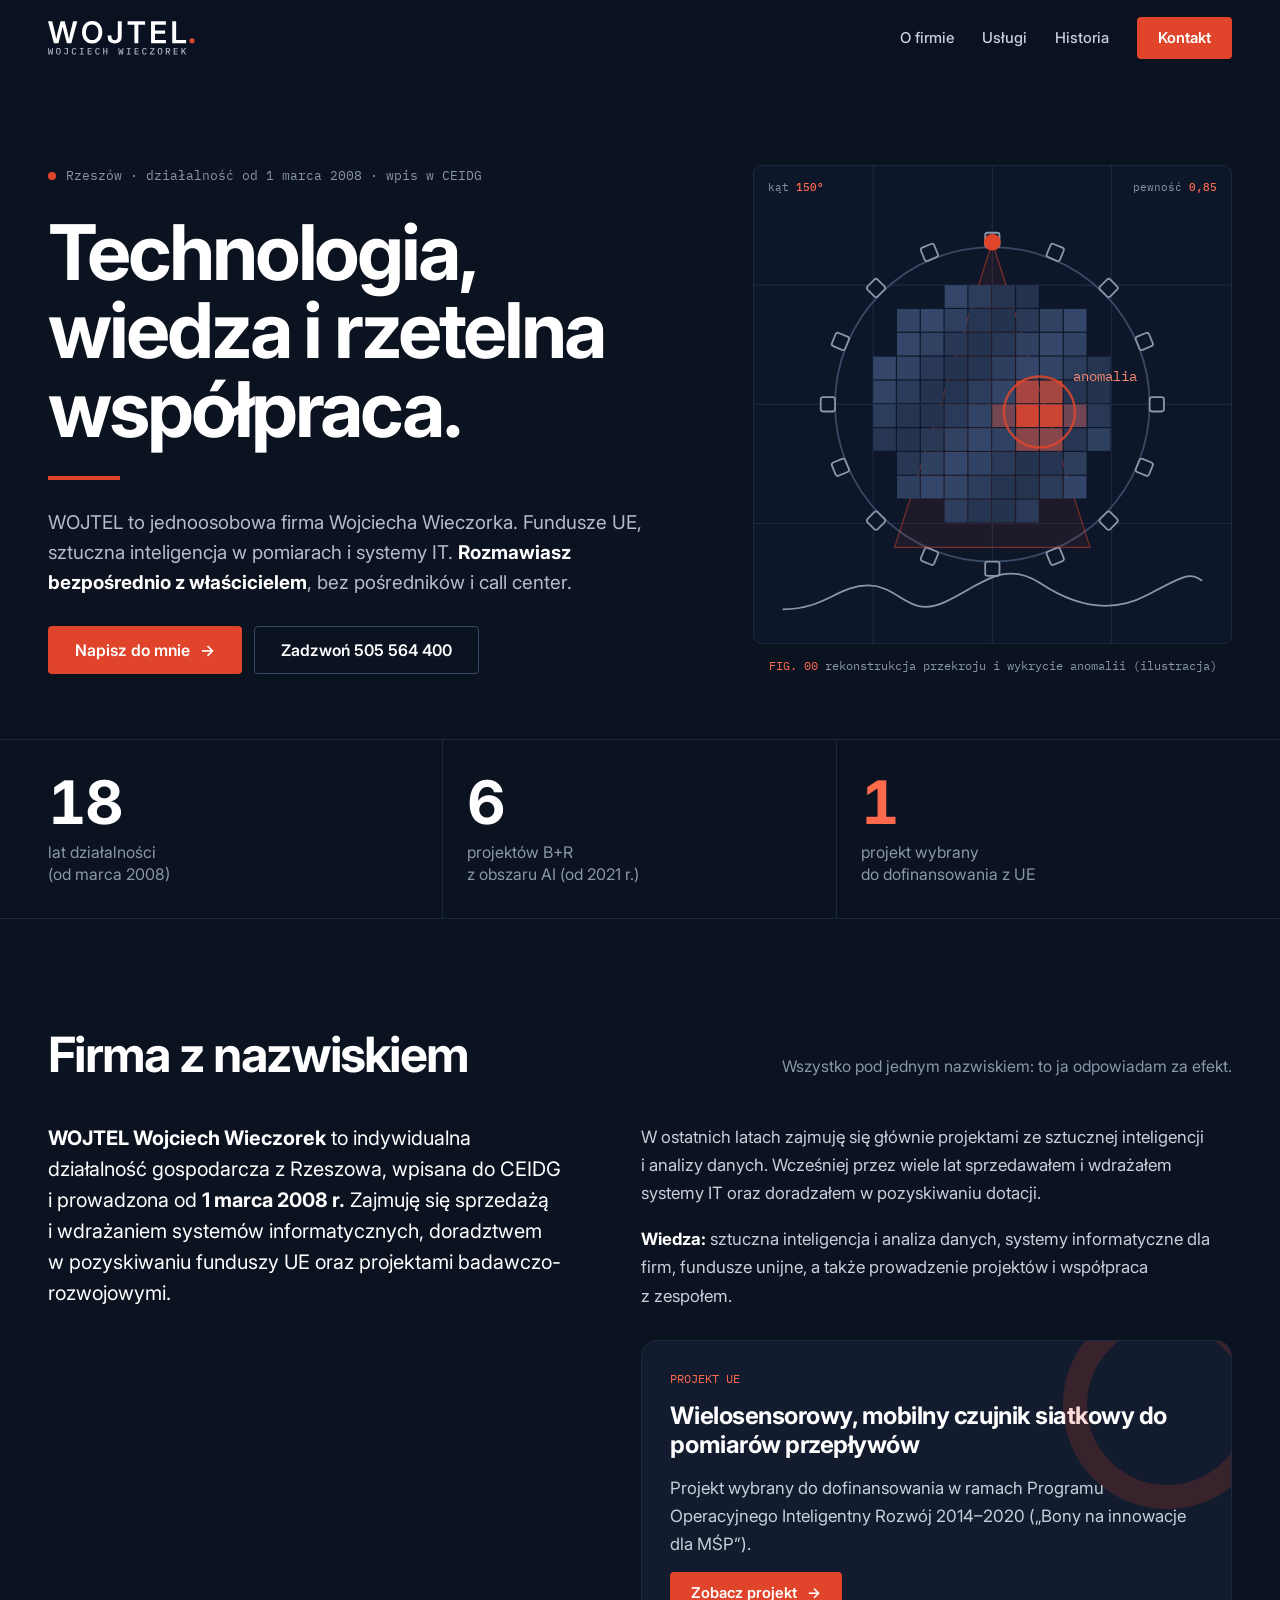
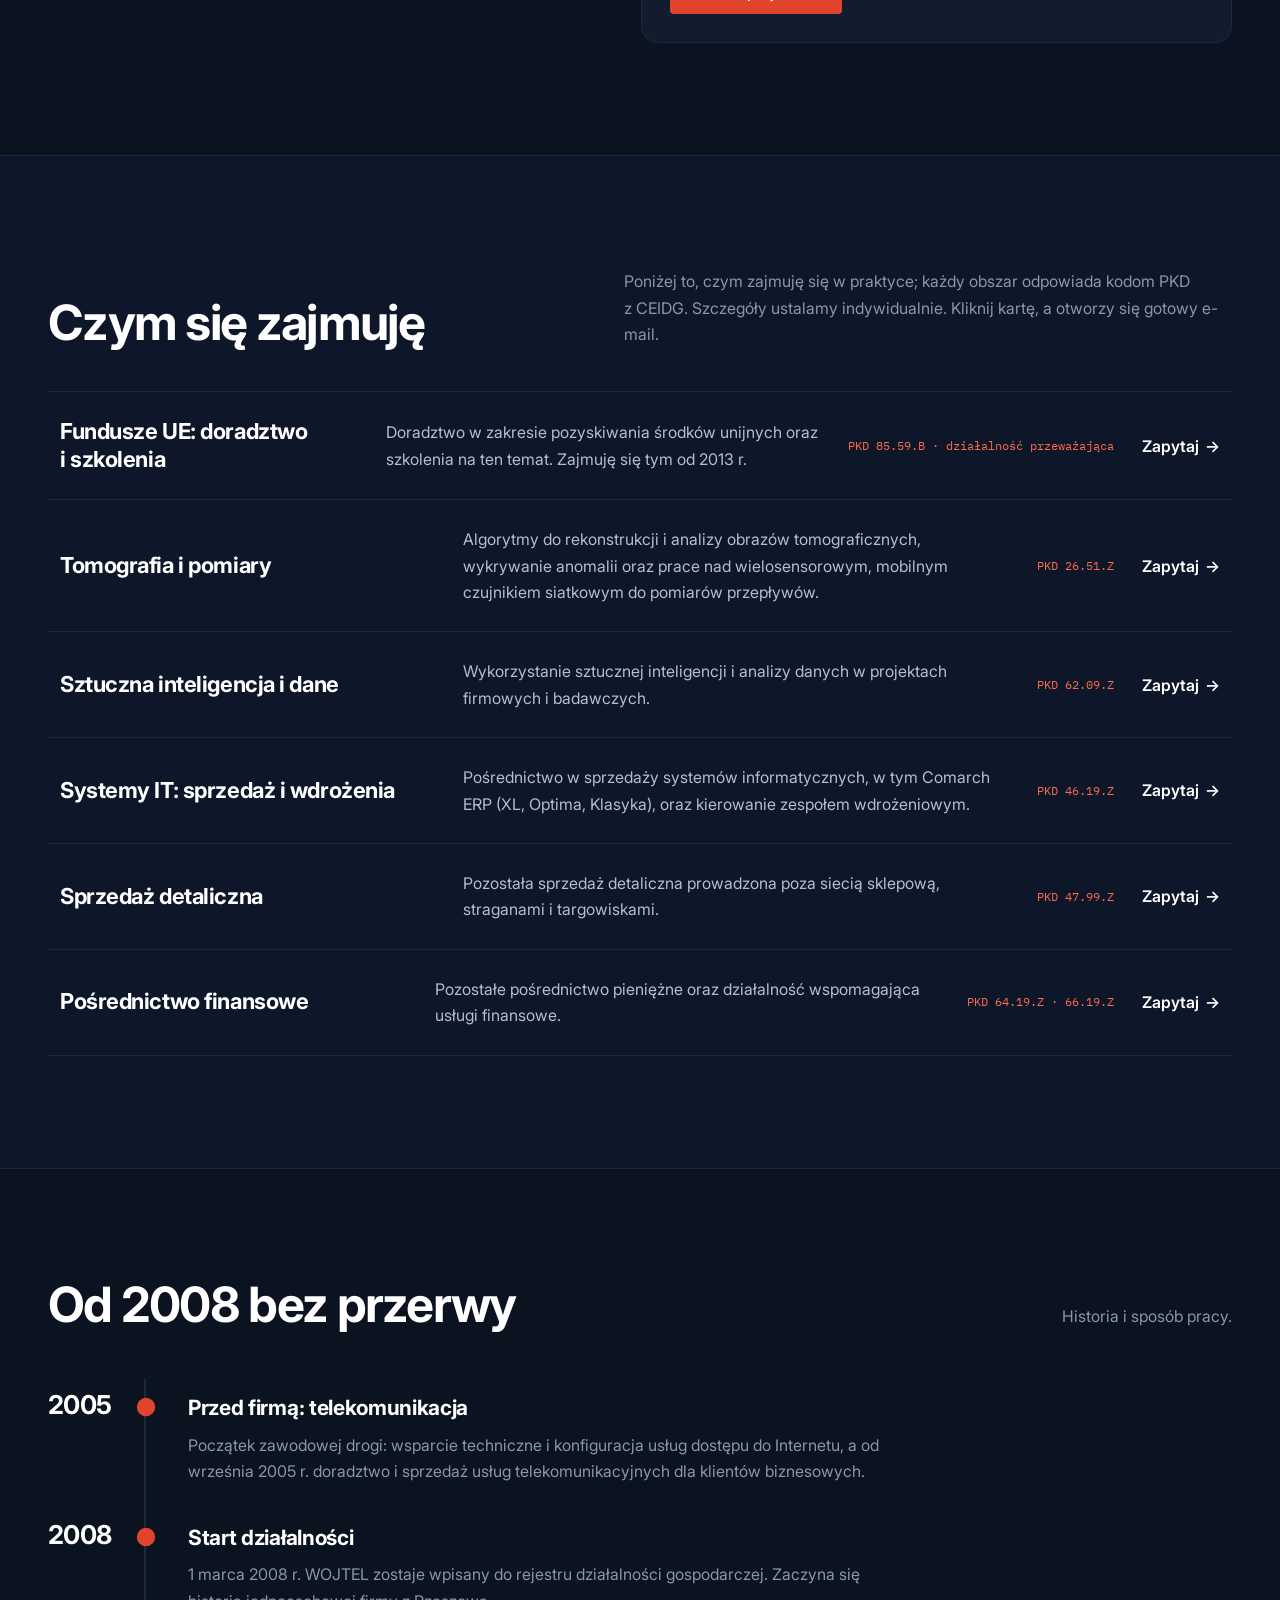
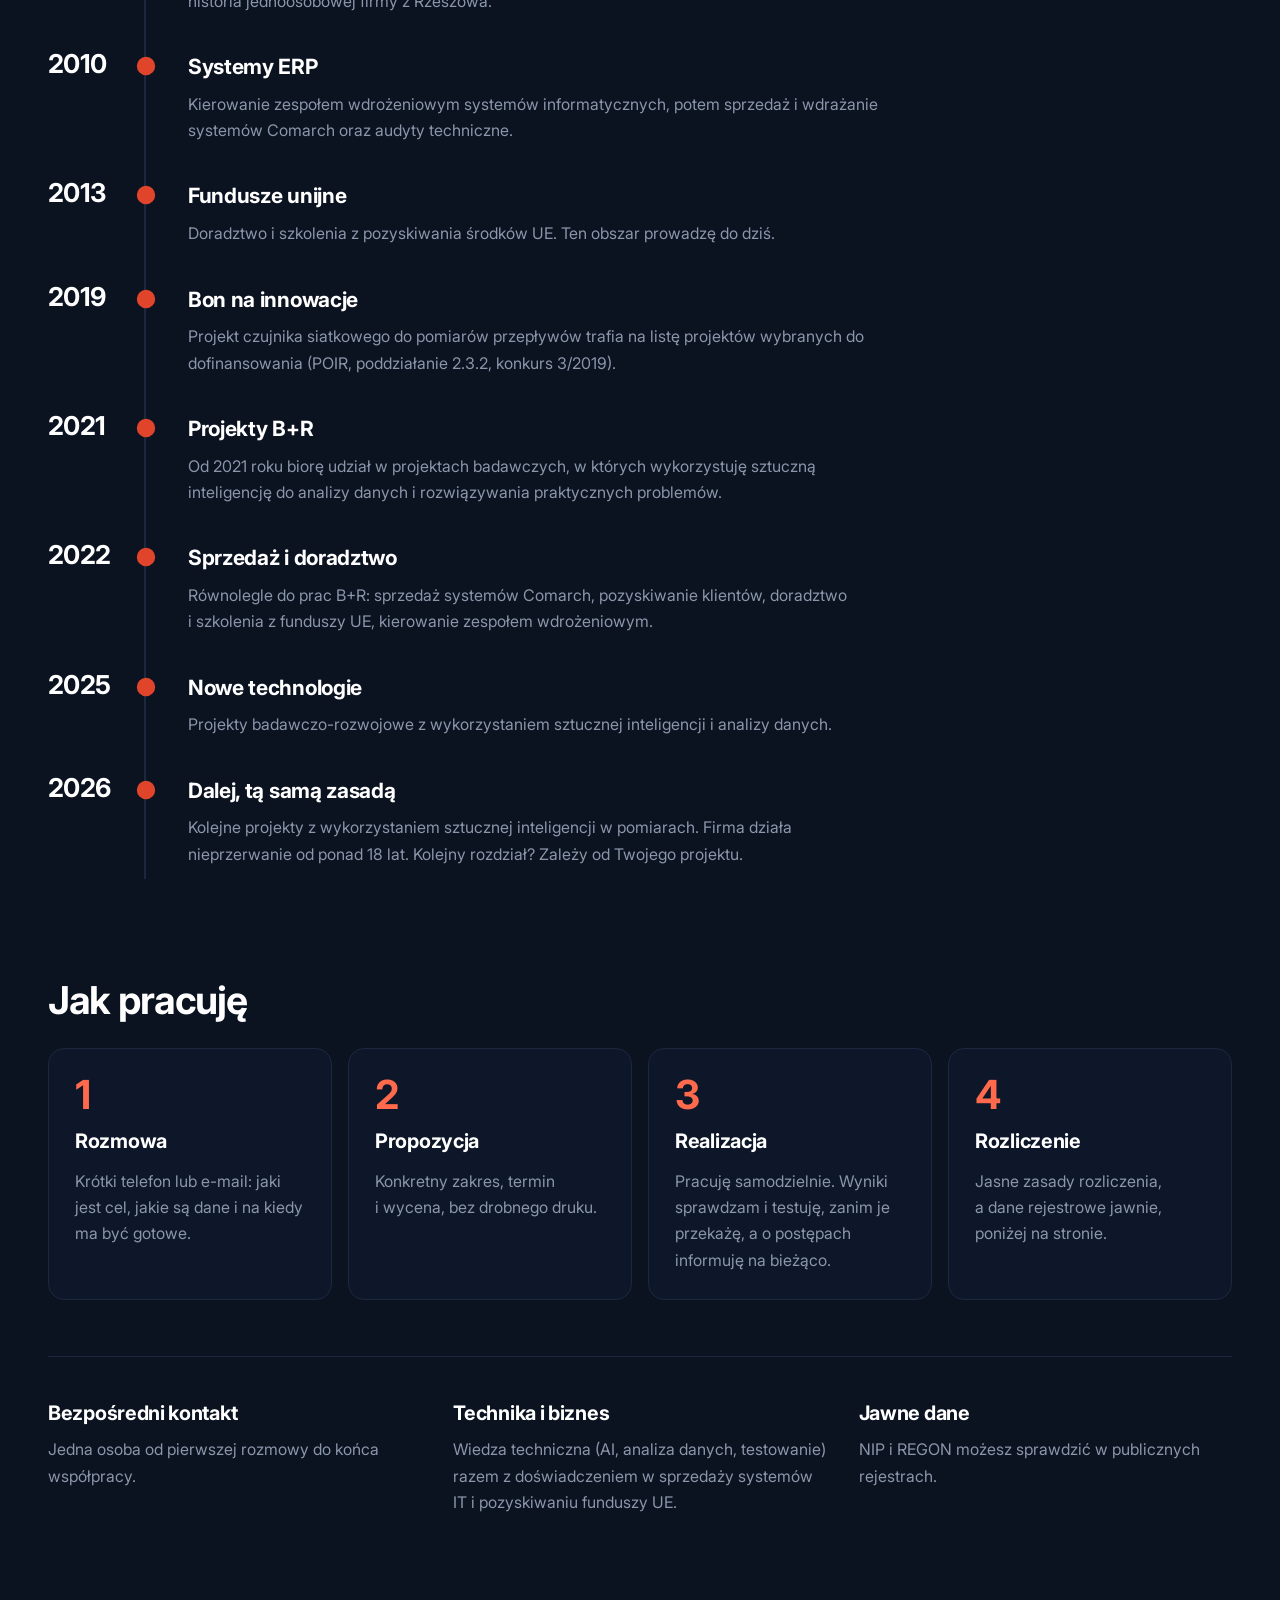
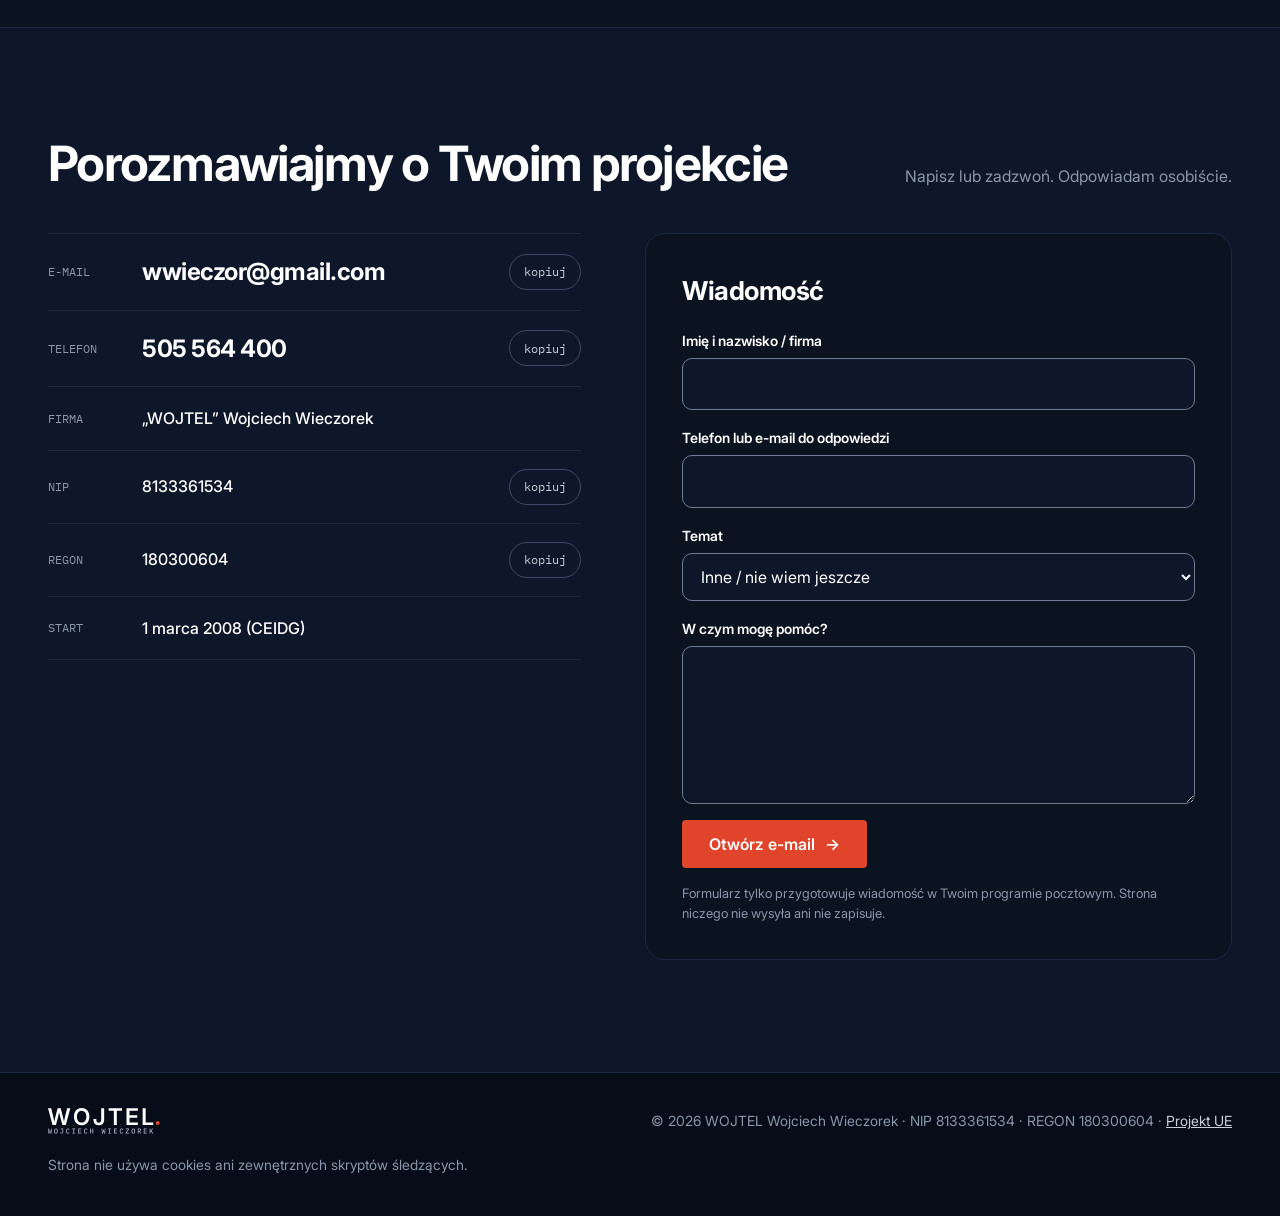
==== index.html @ 4c0bbd1b "Przywrócenie animacji tomografu i ilustracji czujnika - tomograf.js: wraca pętla animacji (z poszano" ====
<!DOCTYPE html>
<html lang="pl">
<head>
<meta charset="utf-8">
<meta name="viewport" content="width=device-width, initial-scale=1, viewport-fit=cover">
<title>WOJTEL Wojciech Wieczorek – fundusze UE, sztuczna inteligencja, systemy IT | Rzeszów</title>
<meta name="description" content="WOJTEL Wojciech Wieczorek – jednoosobowa firma z Rzeszowa działająca od 2008 roku: doradztwo i szkolenia z funduszy UE, projekty B+R ze sztucznej inteligencji (tomografia, analiza danych), sprzedaż i wdrażanie systemów IT. Napisz lub zadzwoń: 505 564 400.">
<meta name="author" content="Wojciech Wieczorek">
<meta name="robots" content="index, follow, max-image-preview:large">
<meta name="theme-color" content="#0e1a2b">
<meta name="color-scheme" content="dark">
<link rel="canonical" href="https://wwieczor-commits.github.io/wojtel-ciemna/">
<meta property="og:type" content="website">
<meta property="og:locale" content="pl_PL">
<meta property="og:site_name" content="WOJTEL Wojciech Wieczorek">
<meta property="og:url" content="https://wwieczor-commits.github.io/wojtel-ciemna/">
<meta property="og:title" content="WOJTEL – technologia, wiedza i rzetelna współpraca | Rzeszów od 2008">
<meta property="og:description" content="Fundusze UE, sztuczna inteligencja i pomiary, systemy IT. Jednoosobowa firma Wojciecha Wieczorka z Rzeszowa.">
<meta property="og:image" content="https://wwieczor-commits.github.io/wojtel-ciemna/assets/img/og-wojtel.png">
<meta property="og:image:width" content="1200">
<meta property="og:image:height" content="630">
<meta property="og:image:alt" content="WOJTEL – technologia, wiedza i rzetelna współpraca. Rzeszów, od 2008.">
<meta name="twitter:card" content="summary_large_image">
<meta name="twitter:title" content="WOJTEL – technologia, wiedza i rzetelna współpraca">
<meta name="twitter:description" content="Fundusze UE, sztuczna inteligencja i pomiary, systemy IT. Rzeszów, od 2008.">
<meta name="twitter:image" content="https://wwieczor-commits.github.io/wojtel-ciemna/assets/img/og-wojtel.png">
<link rel="icon" href="assets/favicon.svg?v=3" type="image/svg+xml">
<link rel="icon" href="assets/favicon-32.png?v=3" sizes="32x32" type="image/png">
<link rel="apple-touch-icon" href="assets/apple-touch-icon.png?v=3">
<link rel="manifest" href="assets/site.webmanifest?v=3">
<link rel="preload" href="assets/fonts/Inter.woff2" as="font" type="font/woff2" crossorigin>
<link rel="preload" href="assets/fonts/IBMPlexMono-400.woff2" as="font" type="font/woff2" crossorigin>
<link rel="stylesheet" href="assets/wojtel.css?v=7">
<link rel="stylesheet" href="assets/wojtel-ciemna.css?v=6">
<script>document.documentElement.className+=' js'</script>
<script type="application/ld+json">
{
  "@context": "https://schema.org",
  "@graph": [
    {
      "@type": ["LocalBusiness", "ProfessionalService"],
      "@id": "#wojtel",
      "name": "WOJTEL Wojciech Wieczorek",
      "legalName": "\"WOJTEL\" Wojciech Wieczorek",
      "description": "Jednoosobowa działalność gospodarcza z Rzeszowa, prowadzona od 2008 roku: doradztwo i szkolenia z pozyskiwania środków UE, projekty badawczo-rozwojowe ze sztucznej inteligencji, sprzedaż i wdrażanie systemów informatycznych.",
      "image": "https://wwieczor-commits.github.io/wojtel-ciemna/assets/img/og-wojtel.png",
      "telephone": "+48505564400",
      "email": "wwieczor@gmail.com",
      "taxID": "8133361534",
      "identifier": { "@type": "PropertyValue", "propertyID": "REGON", "value": "180300604" },
      "foundingDate": "2008-03-01",
      "founder": { "@type": "Person", "name": "Wojciech Wieczorek" },
      "areaServed": { "@type": "City", "name": "Rzeszów" },
      "knowsAbout": ["fundusze unijne", "szkolenia", "sztuczna inteligencja", "uczenie maszynowe", "tomografia przemysłowa", "analiza danych", "testowanie systemów złożonych", "systemy Comarch ERP", "pomiary przepływów"],
      "contactPoint": { "@type": "ContactPoint", "contactType": "customer service", "telephone": "+48505564400", "email": "wwieczor@gmail.com", "availableLanguage": "pl" },
      "hasOfferCatalog": {
        "@type": "OfferCatalog",
        "name": "Usługi WOJTEL",
        "itemListElement": [
          { "@type": "Offer", "itemOffered": { "@type": "Service", "name": "Doradztwo i szkolenia z pozyskiwania środków UE" } },
          { "@type": "Offer", "itemOffered": { "@type": "Service", "name": "Tomografia i technologie pomiarowe" } },
          { "@type": "Offer", "itemOffered": { "@type": "Service", "name": "Sztuczna inteligencja i analiza danych" } },
          { "@type": "Offer", "itemOffered": { "@type": "Service", "name": "Sprzedaż i wdrażanie systemów informatycznych" } },
          { "@type": "Offer", "itemOffered": { "@type": "Service", "name": "Pośrednictwo finansowe" } }
        ]
      }
    },
    {
      "@type": "WebPage",
      "name": "WOJTEL Wojciech Wieczorek – strona firmowa",
      "inLanguage": "pl-PL",
      "about": { "@id": "#wojtel" }
    }
  ]
}
</script>
</head>
<body>
<a class="skip" href="#tresc">Przejdź do treści</a>

<header class="hdr">
  <div class="wrap hdr__in">
    <a class="hdr__logo" href="#start" aria-label="WOJTEL – początek strony"><img src="assets/img/wojtel-logo-b-biale.svg" alt="WOJTEL Wojciech Wieczorek" width="147" height="42"></a>
    <button class="hdr__btn" type="button" aria-controls="nav" aria-expanded="false" aria-label="Menu"><span></span></button>
    <nav class="hdr__nav" id="nav" aria-label="Główna">
      <a href="#firma">O firmie</a>
      <a href="#uslugi">Usługi</a>
      <a href="#historia">Historia</a>
      <a class="btn btn--navy btn--sm" href="#kontakt">Kontakt</a>
    </nav>
  </div>
  <div class="progress" aria-hidden="true"></div>
</header>

<main id="tresc">

<section class="hero" id="start" aria-labelledby="h-start">
  <div class="wrap hero__in">
    <div class="hero__txt">
      <p class="mono">Rzeszów · działalność od 1 marca 2008 · wpis w CEIDG</p>
      <h1 id="h-start">
        <span class="ln"><span>Technologia,</span></span>
        <span class="ln"><span>wiedza i rzetelna</span></span>
        <span class="ln"><span>współpraca.</span></span>
      </h1>
      <div class="hero__bar" aria-hidden="true"></div>
      <p class="hero__lead">WOJTEL to jednoosobowa firma Wojciecha Wieczorka. Fundusze UE, sztuczna inteligencja w&nbsp;pomiarach i&nbsp;systemy IT. <strong>Rozmawiasz bezpośrednio z&nbsp;właścicielem</strong>, bez pośredników i&nbsp;call center.</p>
      <div class="hero__cta">
        <a class="btn btn--red" href="#kontakt">Napisz do mnie <i aria-hidden="true">→</i></a>
        <a class="btn btn--line" href="tel:+48505564400">Zadzwoń 505 564 400</a>
      </div>
    </div>
    <figure class="tomo">
      <div class="tomo__box">
        <svg viewBox="0 0 400 400" role="img" aria-label="Schemat tomografu: pierścień czujników, obracająca się wiązka skanująca i zrekonstruowany przekrój z wykrytą anomalią">
          <g stroke="#1C2840" stroke-width="1"><path d="M0 100H400M0 200H400M0 300H400M100 0V400M200 0V400M300 0V400"></path></g>
          <circle cx="200" cy="200" r="132" fill="none" stroke="#3A4A66" stroke-width="1.5"></circle>
          <g id="tomoRing" fill="#0E1729" stroke="#8A96AA" stroke-width="1.5"></g>
          <g class="tomo__beam">
            <path d="M200 64 L118 320 L282 320 Z" fill="#E0452B" fill-opacity="0.08" stroke="#E0452B" stroke-opacity="0.5" stroke-width="1"></path>
            <circle cx="200" cy="64" r="7" fill="#E0452B"></circle>
          </g>
          <g id="tomoGrid"></g>
          <circle id="tomoA" cx="210" cy="210" r="30" fill="none" stroke="#E0452B" stroke-width="2"></circle>
          <text id="tomoT" x="232" y="188" font-family="IBM Plex Mono, monospace" font-size="12" fill="#FF8C74">anomalia</text>
          <path class="tomo__trace" d="M24 372 C60 372 70 352 96 352 S130 380 160 366 S210 330 240 350 S300 376 330 360 S366 340 376 348" fill="none" stroke="#8A96AA" stroke-width="1.5"></path>
        </svg>
        <div class="tomo__hud" aria-hidden="true"><span>kąt <b id="tomoAng">0°</b></span><span>pewność <b id="tomoConf">0,95</b></span></div>
      </div>
      <figcaption><span>FIG. 00</span> rekonstrukcja przekroju i wykrycie anomalii (ilustracja)</figcaption>
    </figure>
  </div>
</section>

<section class="stats" aria-label="WOJTEL w liczbach">
  <div class="wrap stats__in">
    <p class="stat"><b data-years="2008-03-01">18</b><span>lat działalności<br>(od marca 2008)</span></p>
    <p class="stat"><b data-count="6">6</b><span>projektów B+R<br>z obszaru AI (od 2021 r.)</span></p>
    <p class="stat stat--red"><b data-count="1">1</b><span>projekt wybrany<br>do dofinansowania z UE</span></p>
  </div>
</section>

<section class="sec" id="firma" aria-labelledby="h-firma">
  <div class="wrap">
    <div class="sec__head">
      <h2 id="h-firma" class="rv">Firma z nazwiskiem</h2>
      <p class="sec__lead rv">Wszystko pod jednym nazwiskiem: to ja odpowiadam za efekt.</p>
    </div>
    <div class="about">
      <div class="about__txt">
        <p class="lead rv"><strong>WOJTEL Wojciech Wieczorek</strong> to indywidualna działalność gospodarcza z&nbsp;Rzeszowa, wpisana do CEIDG i&nbsp;prowadzona od <strong>1&nbsp;marca 2008&nbsp;r.</strong> Zajmuję się sprzedażą i&nbsp;wdrażaniem systemów informatycznych, doradztwem w&nbsp;pozyskiwaniu funduszy UE oraz projektami badawczo-rozwojowymi.</p>
      </div>
      <div class="about__txt">
        <p class="rv">W&nbsp;ostatnich latach zajmuję się głównie projektami ze sztucznej inteligencji i&nbsp;analizy danych. Wcześniej przez wiele lat sprzedawałem i&nbsp;wdrażałem systemy IT oraz doradzałem w&nbsp;pozyskiwaniu dotacji.</p>
        <p class="rv"><strong>Wiedza:</strong> sztuczna inteligencja i&nbsp;analiza danych, systemy informatyczne dla firm, fundusze unijne, a&nbsp;także prowadzenie projektów i&nbsp;współpraca z&nbsp;zespołem.</p>
        <article class="dossier rv" aria-labelledby="h-dos">
          <span class="dossier__tag">PROJEKT UE</span>
          <h3 id="h-dos">Wielosensorowy, mobilny czujnik siatkowy do pomiarów przepływów</h3>
          <p>Projekt wybrany do dofinansowania w&nbsp;ramach Programu Operacyjnego Inteligentny Rozwój 2014–2020 („Bony na innowacje dla MŚP”).</p>
          <a class="btn btn--red btn--sm" href="projekt-ue.html">Zobacz projekt <i aria-hidden="true">→</i></a>
        </article>
      </div>
    </div>
  </div>
</section>

<section class="sec sec--alt" id="uslugi" aria-labelledby="h-uslugi">
  <div class="wrap">
    <div class="sec__head">
      <h2 id="h-uslugi" class="rv">Czym się zajmuję</h2>
      <p class="sec__lead rv">Poniżej to, czym zajmuję się w&nbsp;praktyce; każdy obszar odpowiada kodom PKD z&nbsp;CEIDG. Szczegóły ustalamy indywidualnie. Kliknij kartę, a&nbsp;otworzy się gotowy e-mail.</p>
    </div>
    <div class="cards">
      <a class="card card--main rv" href="mailto:wwieczor@gmail.com?subject=Zapytanie%3A%20Fundusze%20UE%3A%20doradztwo%20i%20szkolenia">
        <span class="card__pkd">PKD 85.59.B · działalność przeważająca</span>
        <h3>Fundusze UE: doradztwo i&nbsp;szkolenia</h3>
        <p>Doradztwo w&nbsp;zakresie pozyskiwania środków unijnych oraz szkolenia na ten temat. Zajmuję się tym od 2013&nbsp;r.</p>
        <span class="card__go">Zapytaj <i aria-hidden="true">→</i></span>
      </a>
      <a class="card rv" href="mailto:wwieczor@gmail.com?subject=Zapytanie%3A%20Tomografia%20i%20pomiary">
        <span class="card__pkd">PKD 26.51.Z</span>
        <h3>Tomografia i&nbsp;pomiary</h3>
        <p>Algorytmy do rekonstrukcji i&nbsp;analizy obrazów tomograficznych, wykrywanie anomalii oraz prace nad wielosensorowym, mobilnym czujnikiem siatkowym do pomiarów przepływów.</p>
        <span class="card__go">Zapytaj <i aria-hidden="true">→</i></span>
      </a>
      <a class="card rv" href="mailto:wwieczor@gmail.com?subject=Zapytanie%3A%20Sztuczna%20inteligencja%20i%20dane">
        <span class="card__pkd">PKD 62.09.Z</span>
        <h3>Sztuczna inteligencja i&nbsp;dane</h3>
        <p>Wykorzystanie sztucznej inteligencji i&nbsp;analizy danych w&nbsp;projektach firmowych i&nbsp;badawczych.</p>
        <span class="card__go">Zapytaj <i aria-hidden="true">→</i></span>
      </a>
      <a class="card rv" href="mailto:wwieczor@gmail.com?subject=Zapytanie%3A%20Systemy%20IT%3A%20sprzeda%C5%BC%20i%20wdro%C5%BCenia">
        <span class="card__pkd">PKD 46.19.Z</span>
        <h3>Systemy IT: sprzedaż i&nbsp;wdrożenia</h3>
        <p>Pośrednictwo w&nbsp;sprzedaży systemów informatycznych, w&nbsp;tym Comarch ERP (XL, Optima, Klasyka), oraz kierowanie zespołem wdrożeniowym.</p>
        <span class="card__go">Zapytaj <i aria-hidden="true">→</i></span>
      </a>
      <a class="card rv" href="mailto:wwieczor@gmail.com?subject=Zapytanie%3A%20Sprzeda%C5%BC%20detaliczna">
        <span class="card__pkd">PKD 47.99.Z</span>
        <h3>Sprzedaż detaliczna</h3>
        <p>Pozostała sprzedaż detaliczna prowadzona poza siecią sklepową, straganami i&nbsp;targowiskami.</p>
        <span class="card__go">Zapytaj <i aria-hidden="true">→</i></span>
      </a>
      <a class="card rv" href="mailto:wwieczor@gmail.com?subject=Zapytanie%3A%20Po%C5%9Brednictwo%20finansowe">
        <span class="card__pkd">PKD 64.19.Z · 66.19.Z</span>
        <h3>Pośrednictwo finansowe</h3>
        <p>Pozostałe pośrednictwo pieniężne oraz działalność wspomagająca usługi finansowe.</p>
        <span class="card__go">Zapytaj <i aria-hidden="true">→</i></span>
      </a>
    </div>
  </div>
</section>

<section class="sec" id="historia" aria-labelledby="h-hist">
  <div class="wrap">
    <div class="sec__head">
      <h2 id="h-hist" class="rv">Od 2008 bez przerwy</h2>
      <p class="sec__lead rv">Historia i&nbsp;sposób pracy.</p>
    </div>
    <ol class="tl" style="list-style:none;margin:0;padding:0">
      <li class="tl__item"><span class="tl__year">2005</span><div class="tl__body"><h3>Przed firmą: telekomunikacja</h3><p>Początek zawodowej drogi: wsparcie techniczne i&nbsp;konfiguracja usług dostępu do Internetu, a&nbsp;od września 2005&nbsp;r. doradztwo i&nbsp;sprzedaż usług telekomunikacyjnych dla klientów biznesowych.</p></div></li>
      <li class="tl__item"><span class="tl__year">2008</span><div class="tl__body"><h3>Start działalności</h3><p>1&nbsp;marca 2008&nbsp;r. WOJTEL zostaje wpisany do rejestru działalności gospodarczej. Zaczyna się historia jednoosobowej firmy z&nbsp;Rzeszowa.</p></div></li>
      <li class="tl__item"><span class="tl__year">2010</span><div class="tl__body"><h3>Systemy ERP</h3><p>Kierowanie zespołem wdrożeniowym systemów informatycznych, potem sprzedaż i&nbsp;wdrażanie systemów Comarch oraz audyty techniczne.</p></div></li>
      <li class="tl__item"><span class="tl__year">2013</span><div class="tl__body"><h3>Fundusze unijne</h3><p>Doradztwo i&nbsp;szkolenia z&nbsp;pozyskiwania środków UE. Ten obszar prowadzę do dziś.</p></div></li>
      <li class="tl__item"><span class="tl__year">2019</span><div class="tl__body"><h3>Bon na innowacje</h3><p>Projekt czujnika siatkowego do pomiarów przepływów trafia na listę projektów wybranych do dofinansowania (POIR, poddziałanie 2.3.2, konkurs 3/2019).</p></div></li>
      <li class="tl__item"><span class="tl__year">2021</span><div class="tl__body"><h3>Projekty B+R</h3><p>Od 2021 roku biorę udział w&nbsp;projektach badawczych, w&nbsp;których wykorzystuję sztuczną inteligencję do analizy danych i&nbsp;rozwiązywania praktycznych problemów.</p></div></li>
      <li class="tl__item"><span class="tl__year">2022</span><div class="tl__body"><h3>Sprzedaż i&nbsp;doradztwo</h3><p>Równolegle do prac B+R: sprzedaż systemów Comarch, pozyskiwanie klientów, doradztwo i&nbsp;szkolenia z&nbsp;funduszy UE, kierowanie zespołem wdrożeniowym.</p></div></li>
      <li class="tl__item"><span class="tl__year">2025</span><div class="tl__body"><h3>Nowe technologie</h3><p>Projekty badawczo-rozwojowe z&nbsp;wykorzystaniem sztucznej inteligencji i&nbsp;analizy danych.</p></div></li>
      <li class="tl__item"><span class="tl__year">2026</span><div class="tl__body"><h3>Dalej, tą samą zasadą</h3><p>Kolejne projekty z&nbsp;wykorzystaniem sztucznej inteligencji w&nbsp;pomiarach. Firma działa nieprzerwanie od ponad 18 lat. Kolejny rozdział? Zależy od Twojego projektu.</p></div></li>
    </ol>

    <h2 class="rv" style="margin-top:96px;font-size:clamp(30px,3vw,42px)">Jak pracuję</h2>
    <div class="steps" style="margin-top:28px">
      <div class="step rv"><span class="step__no">1</span><h3>Rozmowa</h3><p>Krótki telefon lub e-mail: jaki jest cel, jakie są dane i&nbsp;na kiedy ma być gotowe.</p></div>
      <div class="step rv"><span class="step__no">2</span><h3>Propozycja</h3><p>Konkretny zakres, termin i&nbsp;wycena, bez drobnego druku.</p></div>
      <div class="step rv"><span class="step__no">3</span><h3>Realizacja</h3><p>Pracuję samodzielnie. Wyniki sprawdzam i&nbsp;testuję, zanim je przekażę, a&nbsp;o&nbsp;postępach informuję na bieżąco.</p></div>
      <div class="step rv"><span class="step__no">4</span><h3>Rozliczenie</h3><p>Jasne zasady rozliczenia, a&nbsp;dane rejestrowe jawnie, poniżej na stronie.</p></div>
    </div>
    <div class="why">
      <div class="rv"><h3>Bezpośredni kontakt</h3><p>Jedna osoba od pierwszej rozmowy do końca współpracy.</p></div>
      <div class="rv"><h3>Technika i&nbsp;biznes</h3><p>Wiedza techniczna (AI, analiza danych, testowanie) razem z&nbsp;doświadczeniem w&nbsp;sprzedaży systemów IT i&nbsp;pozyskiwaniu funduszy UE.</p></div>
      <div class="rv"><h3>Jawne dane</h3><p>NIP i&nbsp;REGON możesz sprawdzić w&nbsp;publicznych rejestrach.</p></div>
    </div>
  </div>
</section>


<section class="sec contact" id="kontakt" aria-labelledby="h-kontakt">
  <div class="wrap">
    <div class="sec__head">
      <h2 id="h-kontakt" class="rv">Porozmawiajmy o Twoim projekcie</h2>
      <p class="sec__lead rv">Napisz lub zadzwoń. Odpowiadam osobiście.</p>
    </div>
    <div class="contact__grid">
      <div class="cbox rv">
        <div class="crow crow--big"><span class="crow__k">E-MAIL</span><span class="crow__v"><a href="mailto:wwieczor@gmail.com">wwieczor@gmail.com</a></span><button class="copy" type="button" data-copy="wwieczor@gmail.com">kopiuj</button></div>
        <div class="crow crow--big"><span class="crow__k">TELEFON</span><span class="crow__v"><a href="tel:+48505564400">505 564 400</a></span><button class="copy" type="button" data-copy="505564400">kopiuj</button></div>
        <div class="crow"><span class="crow__k">FIRMA</span><span class="crow__v">„WOJTEL” Wojciech Wieczorek</span></div>
        <div class="crow"><span class="crow__k">NIP</span><span class="crow__v">8133361534</span><button class="copy" type="button" data-copy="8133361534">kopiuj</button></div>
        <div class="crow"><span class="crow__k">REGON</span><span class="crow__v">180300604</span><button class="copy" type="button" data-copy="180300604">kopiuj</button></div>
        <div class="crow"><span class="crow__k">START</span><span class="crow__v">1 marca 2008 (CEIDG)</span></div>
      </div>
      <form class="form rv" id="mailForm" action="mailto:wwieczor@gmail.com" method="post" enctype="text/plain" aria-labelledby="h-form">
        <h3 id="h-form">Wiadomość</h3>
        <div class="fld"><label for="f-name">Imię i nazwisko / firma</label><input id="f-name" name="Imię" type="text" autocomplete="name" required></div>
        <div class="fld"><label for="f-tel">Telefon lub e-mail do odpowiedzi</label><input id="f-tel" name="Kontakt" type="text" autocomplete="email" required></div>
        <div class="fld"><label for="f-topic">Temat</label>
          <select id="f-topic" name="Temat">
            <option>Fundusze UE (doradztwo, szkolenia)</option><option>Tomografia i pomiary</option><option>Sztuczna inteligencja i dane</option><option>Systemy IT (sprzedaż, wdrożenia)</option><option>Pośrednictwo finansowe</option><option selected>Inne / nie wiem jeszcze</option>
          </select></div>
        <div class="fld"><label for="f-msg">W czym mogę pomóc?</label><textarea id="f-msg" name="Wiadomość" rows="5" required></textarea></div>
        <button class="btn btn--red" type="submit">Otwórz e-mail <i aria-hidden="true">→</i></button>
        <p class="tiny">Formularz tylko przygotowuje wiadomość w&nbsp;Twoim programie pocztowym. Strona niczego nie wysyła ani nie zapisuje.</p>
      </form>
    </div>
  </div>
</section>

</main>

<footer class="foot">
  <div class="wrap foot__in">
    <img src="assets/img/wojtel-logo-b-biale.svg" alt="WOJTEL" width="112" height="32">
    <p>© <span id="yr">2026</span> WOJTEL Wojciech Wieczorek · NIP 8133361534 · REGON 180300604 · <a href="projekt-ue.html">Projekt UE</a></p>
    <p>Strona nie używa cookies ani zewnętrznych skryptów śledzących.</p>
  </div>
</footer>

<div class="toast" id="toast" role="status" aria-live="polite"></div>
<script src="assets/wojtel.js?v=5" defer></script>
<script src="assets/tomograf.js?v=3" defer></script>
</body>
</html>

<!-- aktualizacja: 2026-11-11 -->
---- assets/wojtel.css ----
/* WOJTEL – wariant B „Wizytówka” */
@font-face{font-family:"Inter";src:url(fonts/Inter.woff2) format("woff2");font-weight:300 700;font-style:normal;font-display:swap}
@font-face{font-family:"IBM Plex Mono";src:url(fonts/IBMPlexMono-400.woff2) format("woff2");font-weight:400;font-style:normal;font-display:swap}
@font-face{font-family:"IBM Plex Mono";src:url(fonts/IBMPlexMono-500.woff2) format("woff2");font-weight:500;font-style:normal;font-display:swap}

:root{
  --navy:#0E1A2B;--navy-2:#16263D;--ink:#0E1A2B;--txt:#27324A;--mut:#5A6577;--mut-d:#8A96AA;
  --line:#E3E7ED;--bg:#FFFFFF;--bg2:#F5F7FA;--red:#E0452B;--red-d:#C2351C;--red-l:#FF6A4D;
  --disp:"Inter",system-ui,sans-serif;--f:"Inter",system-ui,-apple-system,"Segoe UI",Roboto,Arial,sans-serif;--m:"IBM Plex Mono",ui-monospace,Menlo,Consolas,monospace;
  --ease:cubic-bezier(.22,.61,.36,1);--pad:clamp(16px,4vw,48px);--max:1280px;--hdr:76px
}
*{box-sizing:border-box}
html{scroll-behavior:smooth;scroll-padding-top:calc(var(--hdr) + 16px);-webkit-text-size-adjust:100%}
body{margin:0;background:var(--bg);color:var(--txt);font-family:var(--f);font-size:16px;line-height:1.65;overflow-x:clip}
img,svg{display:block;max-width:100%}
a{color:var(--red-d)}a:hover{color:#8F2412}
:focus-visible{outline:2px solid var(--red-d);outline-offset:3px;border-radius:4px}
h1,h2,h3{margin:0;color:var(--ink);font-family:var(--disp);letter-spacing:-.03em}
p{margin:0}
.wrap{max-width:var(--max);margin:0 auto;padding:0 var(--pad)}
.mono{font-family:var(--m);font-size:13px;line-height:1.5;color:var(--mut)}
.skip{position:absolute;left:-9999px;top:8px;background:var(--navy);color:#fff;padding:10px 16px;border-radius:999px;z-index:100}
.skip:focus{left:8px}

/* przyciski */
.btn{display:inline-flex;align-items:center;gap:10px;min-height:48px;padding:0 26px;border-radius:999px;font-weight:600;font-size:16px;text-decoration:none;border:1.5px solid transparent;cursor:pointer;font-family:var(--f);transition:transform .25s var(--ease),background .25s,color .25s,border-color .25s,box-shadow .25s}
.btn i{font-style:normal;transition:transform .3s var(--ease)}
.btn:hover{transform:none}
.btn:hover i{transform:translateX(4px)}
.btn--red{background:var(--red);color:#fff}.btn--red:hover{background:var(--red-d);color:#fff;box-shadow:0 10px 24px -12px rgba(224,69,43,.7)}
.btn--navy{background:var(--navy);color:#fff}.btn--navy:hover{background:var(--navy-2);color:#fff}
.btn--line{border-color:var(--navy);color:var(--navy)}.btn--line:hover{background:var(--navy);color:#fff}
.btn--sm{min-height:42px;padding:0 20px;font-size:15px}

/* nagłówek */
.hdr{position:sticky;top:0;z-index:50;background:rgba(255,255,255,.92);backdrop-filter:blur(12px);-webkit-backdrop-filter:blur(12px);border-bottom:1px solid transparent;transition:border-color .3s,box-shadow .3s}
.hdr.stuck{border-color:var(--line);box-shadow:0 6px 20px -16px rgba(14,26,43,.35)}
.hdr__in{height:var(--hdr);display:flex;align-items:center;justify-content:space-between;gap:16px}
.hdr__logo img{height:42px;width:auto}
.hdr__nav{display:flex;align-items:center;gap:6px 28px;font-size:15px;font-weight:500}
.hdr__nav a:not(.btn){position:relative;color:var(--txt);text-decoration:none;padding:6px 0}
.hdr__nav a:not(.btn)::after{content:"";position:absolute;left:0;right:0;bottom:0;height:2px;background:var(--red);transform:scaleX(0);transform-origin:left;transition:transform .35s var(--ease)}
.hdr__nav a:not(.btn):hover::after,.hdr__nav a.on::after{transform:scaleX(1)}
.hdr__btn{display:none;width:48px;height:48px;border:1.5px solid var(--line);border-radius:999px;background:#fff;cursor:pointer;align-items:center;justify-content:center}
.hdr__btn span,.hdr__btn span::before,.hdr__btn span::after{display:block;width:18px;height:2px;background:var(--navy);position:relative;transition:transform .3s var(--ease),background .3s}
.hdr__btn span::before,.hdr__btn span::after{content:"";position:absolute;left:0}
.hdr__btn span::before{top:-6px}.hdr__btn span::after{top:6px}
.hdr__btn[aria-expanded="true"] span{background:transparent}
.hdr__btn[aria-expanded="true"] span::before{transform:translateY(6px) rotate(45deg)}
.hdr__btn[aria-expanded="true"] span::after{transform:translateY(-6px) rotate(-45deg)}
.progress{position:absolute;left:0;bottom:-1px;height:2px;width:100%;background:var(--red);transform-origin:left;transform:scaleX(var(--p,0))}
@media (max-width:860px){
  .hdr__btn{display:inline-flex}
  .hdr__nav{position:absolute;top:calc(var(--hdr) - 6px);right:var(--pad);left:auto;width:min(260px,calc(100vw - 2 * var(--pad)));flex-direction:column;align-items:stretch;gap:2px;padding:10px;background:#fff;border:1px solid var(--line);border-radius:16px;box-shadow:0 24px 48px -20px rgba(14,26,43,.45);transform-origin:top right;transform:translateY(-6px) scale(.96);opacity:0;visibility:hidden;transition:opacity .2s,transform .25s var(--ease),visibility .25s}
  .hdr__nav.open{opacity:1;transform:none;visibility:visible}
  .hdr__nav::before{content:"";position:absolute;top:-7px;right:16px;width:12px;height:12px;background:inherit;border-left:1px solid var(--line);border-top:1px solid var(--line);transform:rotate(45deg)}
  .hdr__nav a:not(.btn){font-size:17px;padding:12px 14px;border-radius:10px}
  .hdr__nav a:not(.btn)::after{display:none}
  .hdr__nav a:not(.btn):hover,.hdr__nav a.on{background:var(--bg2)}
  .hdr__nav .btn{margin-top:6px;justify-content:center}
}

/* hero */
.hero{padding:80px 0 72px}
.hero__in{display:flex;flex-wrap:wrap;gap:56px 72px;align-items:center}
.hero__txt{flex:1.25 1 560px;min-width:0;display:flex;flex-direction:column;gap:28px}
.hero h1{font-weight:700;font-size:clamp(46px,6.6vw,96px);line-height:.95;letter-spacing:-.04em}
.hero h1 .ln{display:block;overflow:hidden;padding:.02em 0 .16em;margin-bottom:-.14em}
.hero h1 .ln>span{display:block;animation:lineUp 1s var(--ease) both}
.hero h1 .ln:nth-child(2)>span{animation-delay:.12s}
.hero h1 .ln:nth-child(3)>span{animation-delay:.24s;color:var(--red)}
.hero__bar{width:120px;height:4px;background:var(--navy);transform-origin:left;animation:grow 1.2s .5s var(--ease) both}
.hero__lead{max-width:32em;font-size:19px;line-height:1.58;animation:fade 1s .6s both}
.hero__cta{display:flex;flex-wrap:wrap;gap:12px;animation:fade 1s .7s both}
.sensor{flex:1 1 380px;min-width:0;margin:0;display:flex;flex-direction:column;gap:14px;animation:fade 1.2s .3s both}
.sensor__box{background:var(--navy);border-radius:20px;padding:28px;display:flex;flex-direction:column;gap:18px;color:#E8ECF2;box-shadow:0 30px 60px -36px rgba(14,26,43,.6)}
.sensor__top{display:flex;justify-content:space-between;gap:12px;font-family:var(--m);font-size:12px;color:var(--mut-d)}
.sensor__live{color:var(--red-l)}.sensor__live::before{content:"●";margin-right:6px;animation:blink 1.4s infinite}
.sensor__grid{aspect-ratio:1/1;display:grid;grid-template-columns:repeat(8,minmax(0,1fr));gap:4px;clip-path:circle(50% at 50% 50%)}
.sensor__grid span{border-radius:3px;background:#1E2E46;transition:background-color .2s linear}
.sensor__foot{display:flex;justify-content:space-between;font-family:var(--m);font-size:12px;color:var(--mut-d)}
.sensor__foot b{color:#fff;font-weight:500}
.sensor figcaption{font-size:13px;line-height:1.4;color:var(--mut)}
@keyframes lineUp{from{transform:translateY(105%)}to{transform:none}}
@keyframes grow{from{transform:scaleX(0)}to{transform:scaleX(1)}}
@keyframes fade{from{opacity:0;transform:translateY(12px)}to{opacity:1;transform:none}}
@keyframes blink{0%,100%{opacity:1}50%{opacity:.2}}

/* liczby */
.stats{background:var(--bg2)}
.stats__in{padding-top:40px;padding-bottom:40px;display:flex;flex-wrap:wrap;gap:24px 80px}
.stat{display:flex;align-items:baseline;gap:14px}
.stat b{font-family:var(--disp);font-size:56px;line-height:1;color:var(--ink);font-variant-numeric:tabular-nums}
.stat--red b{color:var(--red)}
.stat span{color:var(--mut);line-height:1.35}

/* sekcje */
.sec{padding:112px 0}
.sec--alt{background:var(--bg2)}
.sec__head{display:flex;flex-wrap:wrap;gap:16px 48px;align-items:flex-end;justify-content:space-between;margin-bottom:44px}
.sec h2{font-weight:700;font-size:clamp(36px,3.8vw,56px);line-height:1}
.sec__lead{max-width:38em;color:var(--mut)}

/* o firmie */
.about{display:grid;grid-template-columns:minmax(0,1fr) minmax(0,1.15fr);gap:48px 80px;align-items:start}
.about__txt{display:flex;flex-direction:column;gap:18px;font-size:17px}
.about__txt .lead{font-size:20px;line-height:1.55;color:var(--ink)}
.dossier{margin-top:12px;padding:28px;border-radius:16px;background:var(--navy);color:#C7CFDB;display:flex;flex-direction:column;gap:14px;position:relative;overflow:hidden}
.dossier::after{content:"";position:absolute;right:-40px;top:-40px;width:160px;height:160px;border-radius:50%;border:24px solid rgba(224,69,43,.18)}
.dossier__tag{font-family:var(--m);font-size:12px;color:var(--red-l)}
.dossier h3{color:#fff;font-size:24px;line-height:1.2;letter-spacing:-.02em;max-width:22em}
.dossier .btn{align-self:flex-start}
@media (max-width:900px){.about{grid-template-columns:1fr}}

/* usługi */
.cards{display:grid;grid-template-columns:repeat(auto-fill,minmax(min(100%,360px),1fr));gap:16px}
.card{display:flex;flex-direction:column;gap:12px;padding:28px;border:1.5px solid var(--line);border-radius:16px;background:#fff;text-decoration:none;color:inherit;min-height:220px;transition:transform .35s var(--ease),border-color .35s,box-shadow .35s}
.card:hover{transform:translateY(-6px);border-color:var(--navy);box-shadow:0 22px 40px -28px rgba(14,26,43,.5);color:inherit}
.card__pkd{font-family:var(--m);font-size:12px;color:var(--red-d)}
.card h3{font-size:24px;line-height:1.25;letter-spacing:-.02em}
.card p{color:var(--mut);flex:1}
.card__go{display:flex;align-items:center;gap:8px;font-weight:600;color:var(--ink)}
.card__go i{font-style:normal;transition:transform .35s var(--ease)}
.card:hover .card__go i{transform:translateX(6px)}
.card--main{background:var(--navy);border-color:var(--navy)}
.card--main h3,.card--main .card__go{color:#fff}.card--main p{color:#B4BECD}.card--main .card__pkd{color:var(--red-l)}

/* historia */
.tl{position:relative;display:grid;gap:0;margin-top:8px}
.tl::before{content:"";position:absolute;left:96px;top:6px;bottom:6px;width:2px;background:var(--line)}
.tl::after{content:"";position:absolute;left:96px;top:6px;width:2px;height:calc((100% - 12px) * var(--tp,0));background:var(--red);transition:height .1s linear}
.tl__item{display:grid;grid-template-columns:96px minmax(0,1fr);gap:0 40px;padding:18px 0}
.tl__year{font-family:var(--disp);font-weight:700;font-size:26px;line-height:1.1;color:var(--ink);letter-spacing:-.02em}
.tl__body{position:relative;padding-left:4px}
.tl__body::before{content:"";position:absolute;left:-46px;top:8px;width:12px;height:12px;border-radius:50%;background:#fff;border:2px solid var(--line);transition:background .4s,border-color .4s,transform .4s var(--ease)}
.tl__item.in .tl__body::before{background:var(--red);border-color:var(--red);transform:scale(1.15)}
.tl__body h3{font-size:21px;letter-spacing:-.015em;margin-bottom:6px}
.tl__body p{color:var(--mut);max-width:44em}
@media (max-width:600px){.tl::before,.tl::after{left:8px}.tl__item{grid-template-columns:1fr;padding-left:36px;gap:4px}.tl__body::before{left:-34px}}

.steps{display:grid;grid-template-columns:repeat(auto-fit,minmax(220px,1fr));gap:16px;margin-top:72px}
.step{padding:26px;border-radius:16px;background:#fff;border:1.5px solid var(--line);display:flex;flex-direction:column;gap:10px}
.step__no{font-family:var(--disp);font-weight:700;font-size:40px;line-height:1;color:var(--red)}
.step h3{font-size:20px;letter-spacing:-.015em}
.step p{color:var(--mut)}
.why{display:grid;grid-template-columns:repeat(auto-fit,minmax(260px,1fr));gap:32px;margin-top:56px;padding-top:40px;border-top:1px solid var(--line)}
.why h3{font-size:20px;margin-bottom:6px;letter-spacing:-.015em}
.why p{color:var(--mut)}

/* kontakt */
.contact{background:var(--navy);color:#C7CFDB}
.contact h2{color:#fff}
.contact .sec__lead{color:#8A96AA}
.contact__grid{display:grid;grid-template-columns:minmax(0,1fr) minmax(0,1.1fr);gap:40px 64px;align-items:start}
.cbox{display:flex;flex-direction:column;gap:0;border-top:1px solid #24344F}
.crow{display:flex;align-items:center;justify-content:space-between;gap:16px;padding:18px 0;border-bottom:1px solid #24344F}
.crow__k{font-family:var(--m);font-size:12px;color:#8A96AA;min-width:6.5em}
.crow__v{flex:1;color:#fff;font-weight:500;word-break:normal;overflow-wrap:anywhere}
.crow__v a{color:#fff;text-decoration:none}.crow__v a:hover{color:var(--red-l)}
.crow--big .crow__v{font-family:var(--disp);font-size:24px;font-weight:700;letter-spacing:-.02em}
.copy{flex:none;min-height:36px;padding:0 14px;border-radius:999px;border:1px solid #3A4A66;background:transparent;color:#C7CFDB;font-family:var(--m);font-size:12px;cursor:pointer;transition:background .25s,color .25s,border-color .25s}
.copy:hover{background:#fff;color:var(--navy);border-color:#fff}
.form{background:#fff;color:var(--txt);border-radius:20px;padding:clamp(22px,3vw,36px);display:flex;flex-direction:column;gap:16px}
.form h3{font-size:26px;letter-spacing:-.02em}
.fld{display:flex;flex-direction:column;gap:6px}
.fld label{font-size:14px;font-weight:600;color:var(--ink)}
.fld input,.fld select,.fld textarea{font:inherit;color:var(--ink);background:var(--bg2);border:1.5px solid #C7CED8;border-radius:10px;padding:12px 14px;min-height:48px;transition:border-color .2s,background .2s}
.fld input:focus,.fld select:focus,.fld textarea:focus{outline:none;border-color:var(--navy);background:#fff}
.fld textarea{resize:vertical;min-height:120px}
.form .btn{align-self:flex-start}
.tiny{font-size:13px;line-height:1.5;color:var(--mut)}
@media (max-width:900px){.contact__grid{grid-template-columns:1fr}}

/* stopka */
.foot{background:#0A1322;color:#8A96AA;font-size:14px}
.foot__in{padding-top:32px;padding-bottom:40px;display:flex;flex-wrap:wrap;gap:16px 40px;align-items:center;justify-content:space-between}
.foot__in img{height:32px;width:auto}
.foot a{color:#C7CFDB}

/* odsłanianie */
.js .rv{opacity:0;transform:translateY(24px);transition:opacity .8s var(--ease),transform .8s var(--ease);transition-delay:var(--st,0s)}
.js .rv.in{opacity:1;transform:none}
.toast{position:fixed;left:50%;bottom:24px;transform:translate(-50%,20px);background:var(--navy);color:#fff;padding:12px 20px;border-radius:999px;font-size:14px;opacity:0;pointer-events:none;transition:opacity .3s,transform .3s var(--ease);z-index:60}
.toast.show{opacity:1;transform:translate(-50%,0)}

@media (prefers-reduced-motion:reduce){
  html{scroll-behavior:auto}
  *,*::before,*::after{animation:none!important;transition:none!important}
  .js .rv{opacity:1;transform:none}
}
---- assets/wojtel-ciemna.css ----
/* WOJTEL – wariant A „Pomiar”: ciemny, techniczny. Nakłada się na wojtel.css */
:root{
  --navy:#0B1220;--navy-2:#121C2E;--ink:#FFFFFF;--txt:#C7CFDB;--mut:#8A96AA;--mut-d:#6E7B90;
  --line:#1C2840;--bg:#0B1220;--bg2:#0E1729;--red:#E0452B;--red-d:#C2351C;--red-l:#FF6A4D;
  --disp:"Inter",system-ui,sans-serif
}
body{background:var(--bg);color:var(--txt)}
a{color:var(--red-l)}a:hover{color:#FF8C74}
:focus-visible{outline-color:#FF8C74}
::selection{background:var(--red);color:#fff}
h1,h2,h3{font-weight:700;letter-spacing:-.035em}

/* nagłówek */
.hdr{position:sticky;top:0;z-index:50;background:rgba(11,18,32,.88)}
.hdr.stuck{border-color:var(--line);box-shadow:none}
.hdr__nav a:not(.btn){color:var(--txt)}
.hdr__nav a:not(.btn):hover,.hdr__nav a.on{color:#fff}
.hdr__btn{background:transparent;border-color:#3A4A66}
.hdr__btn span,.hdr__btn span::before,.hdr__btn span::after{background:#fff}
@media (max-width:860px){.hdr__nav{background:#121C2E;border-color:#2A3A58;box-shadow:0 24px 48px -16px rgba(0,0,0,.7)}}

/* przyciski: spokojny hover, bez przesuwu tła i podskoku */
.btn{border-radius:4px}
.btn--red,.btn--navy{background:var(--red);color:#fff}
.btn--red:hover,.btn--navy:hover{background:var(--red-d);color:#fff;box-shadow:none;transform:none}
.btn--line{border-color:#3A4A66;color:#fff}
.btn--line:hover{background:#fff;color:var(--navy);border-color:#fff;transform:none}

/* hero */
.hero{padding:88px 0 64px}
.hero h1{font-weight:700;font-size:clamp(44px,6vw,86px);line-height:.98;letter-spacing:-.04em}
.hero h1 .ln:nth-child(3)>span{color:#fff}
.hero__bar{background:var(--red);width:72px}
.hero__lead{color:#B4BECD}
.hero__lead strong{color:#fff}

.tomo{flex:1 1 420px;min-width:0;margin:0;display:flex;flex-direction:column;gap:12px}
.tomo__box{position:relative;aspect-ratio:1/1;max-width:480px;width:100%;align-self:center;border:1px solid var(--line);border-radius:8px;background:var(--bg2);overflow:hidden}
.tomo__box svg{position:absolute;inset:0;width:100%;height:100%}
.tomo__hud{position:absolute;left:14px;right:14px;top:12px;display:flex;justify-content:space-between;font-family:var(--m);font-size:11px;color:var(--mut)}
.tomo__hud b{color:var(--red-l);font-weight:500}
.tomo figcaption{font-family:var(--m);font-size:12px;color:var(--mut);text-align:center}
.tomo figcaption span{color:var(--red-l)}

/* liczby */
.stats{background:transparent;border-top:1px solid var(--line);border-bottom:1px solid var(--line)}
.stats__in{padding-top:0;padding-bottom:0;display:grid;grid-template-columns:repeat(auto-fit,minmax(220px,1fr));gap:0}
.stat{flex-direction:column;align-items:flex-start;gap:10px;padding:32px 24px 32px 0;border-right:1px solid var(--line)}
.stat:last-child{border-right:0}
.stat+.stat{padding-left:24px}
.stat b{color:#fff;font-size:60px;font-weight:700;letter-spacing:-.03em}
.stat--red b{color:var(--red-l)}

/* sekcje */
.sec--alt{background:var(--bg2);border-top:1px solid var(--line);border-bottom:1px solid var(--line)}
.sec__lead{color:var(--mut)}
.about__txt .lead{color:#fff}
.about__txt strong{color:#fff}
.dossier{background:var(--navy-2);border:1px solid var(--line)}

/* usługi: czytelne, klikalne wiersze */
.cards{display:block;border-top:1px solid var(--line)}
.card{display:grid;grid-template-columns:minmax(0,1.1fr) minmax(0,1.6fr) auto auto;gap:8px 28px;align-items:center;min-height:0;padding:26px 12px;border:0;border-bottom:1px solid var(--line);border-radius:0;background:transparent;position:relative}
.card::before{content:"";position:absolute;left:0;top:0;bottom:0;width:3px;background:var(--red);transform:scaleY(0);transition:transform .25s var(--ease)}
.card:hover,.card:focus-visible{transform:none;box-shadow:none;border-color:var(--line);background:var(--navy-2)}
.card:hover::before,.card:focus-visible::before{transform:scaleY(1)}
.card h3{color:#fff;font-size:22px;order:1}
.card p{color:#B4BECD;order:2}
.card__pkd{order:3;color:var(--red-l);text-align:right;white-space:nowrap}
.card__go{display:inline-flex;align-items:center;gap:6px;order:4;font-weight:600;color:#fff;white-space:nowrap}
.card__go i{font-style:normal;transition:transform .25s var(--ease)}
.card:hover .card__go,.card:focus-visible .card__go{color:var(--red-l)}
.card:hover .card__go i,.card:focus-visible .card__go i{transform:translateX(4px)}
.card--main{background:transparent}
.card--main h3{color:#fff}.card--main p{color:#B4BECD}
@media (max-width:760px){
  .card{grid-template-columns:1fr auto;gap:6px 16px}
  .card__pkd{order:0;text-align:left;grid-column:1;white-space:normal}
  .card h3{grid-column:1}
  .card p{grid-column:1}
  .card__go{order:1;grid-column:2;grid-row:2;align-self:center}
}

/* historia */
.tl::before{background:var(--line)}
.tl__year{color:#fff}
.tl__body::before{background:var(--bg);border-color:#3A4A66}
.tl__body p{color:var(--mut)}
.step{background:var(--bg2);border-color:var(--line)}
.step__no{color:var(--red-l)}
.why{border-color:var(--line)}
.why p{color:var(--mut)}

/* kontakt */
.contact{background:var(--bg2);border-top:1px solid var(--line)}
.cbox,.crow{border-color:var(--line)}
.form{background:var(--navy);border:1px solid var(--line);color:var(--txt)}
.form h3,.fld label{color:#fff}
.fld input,.fld select,.fld textarea{background:var(--bg2);border-color:#6E7B90;color:#fff}
.fld input:focus,.fld select:focus,.fld textarea:focus{border-color:var(--red-l);background:var(--bg2)}
.tiny{color:var(--mut)}
.foot{background:#070D18;border-top:1px solid var(--line)}
.toast{background:var(--red)}

/* e-mail w kontakcie: na wąskim ekranie w pełnym wierszu, bez łamania w środku słowa */
@media (max-width:600px){
  .crow--big{flex-wrap:wrap;align-items:center}
  .crow--big .crow__v{flex:1 1 100%;order:3;font-size:20px;word-break:normal;overflow-wrap:normal;padding-top:4px}
  .crow--big .copy{margin-left:auto}
}

@media (max-width:860px){
  .hdr__nav{background:#121C2E;border-color:#2A3A58;box-shadow:0 24px 48px -16px rgba(0,0,0,.7)}
  .hdr__nav::before{border-color:#2A3A58}
  .hdr__nav a:not(.btn):hover,.hdr__nav a.on{background:#1C2840;color:#fff}
}

/* ===== podstrona Projekt UE ===== */
.sec__no{display:flex;align-items:center;gap:14px;font-family:var(--m);font-size:12px;font-weight:500;letter-spacing:.14em;text-transform:uppercase;color:var(--mut);margin:0 0 18px}
.sec__no::before{content:"";width:28px;height:2px;background:var(--red)}
.pj-head{padding:64px 0 48px}
.pj-head .back{margin-bottom:32px}
.pj-head .lead{max-width:34em;font-size:clamp(17px,1.5vw,20px);line-height:1.6;color:var(--txt)}
.h1--m{font-size:clamp(34px,4.6vw,60px);line-height:1.06;letter-spacing:-.035em;max-width:20ch;margin:0 0 24px;color:#fff}
.pj-card{padding-top:24px;padding-bottom:80px}
.pj-grid{display:grid;gap:24px}
@media (min-width:960px){.pj-grid{grid-template-columns:1.35fr .85fr;gap:32px;align-items:start}}
.dossier--big{margin-top:0;padding:clamp(26px,3vw,40px);color:var(--txt)}
.dossier--big::after{display:none}
.dossier--big h3{font-size:clamp(22px,2.4vw,28px);margin:0;max-width:none}
.dossier--big p{color:#B4BECD}
.money{display:grid;gap:22px;margin:28px 0 22px;grid-template-columns:1fr}
@media (min-width:560px){.money{grid-template-columns:1fr 1fr}}
.money dt{font-family:var(--m);font-size:11px;font-weight:500;letter-spacing:.12em;text-transform:uppercase;color:var(--mut);margin-bottom:8px}
.money dd{margin:0;font-family:var(--disp);font-size:clamp(32px,4vw,46px);font-weight:700;line-height:1;letter-spacing:-.035em;color:#fff;font-variant-numeric:tabular-nums;white-space:nowrap}
.money dd.red{color:var(--red-l)}
.meter{height:6px;background:var(--line);border-radius:3px;overflow:hidden;margin-bottom:14px}
.meter i{display:block;height:100%;width:var(--w);background:var(--red);border-radius:3px}
.reg{margin:0}
.reg div{display:grid;grid-template-columns:6rem 1fr;gap:16px;padding:11px 0;border-top:1px solid var(--line);align-items:baseline}
.reg div:first-child{border-top:0}
.reg dt{font-family:var(--m);font-size:11px;font-weight:500;letter-spacing:.1em;text-transform:uppercase;color:var(--mut)}
.reg dd{margin:0;font-size:16px;color:#fff}
.reg--card{background:var(--navy-2);border:1px solid var(--line);border-top:2px solid #fff;border-radius:0 0 8px 8px;padding:10px 22px 16px;margin:0}
.reg--card div{grid-template-columns:8.5rem 1fr}
@media (max-width:520px){.reg--card div,.reg div{grid-template-columns:1fr;gap:4px}}
.pj-about{background:var(--bg2);border-block:1px solid var(--line)}
.about__grid{display:grid;gap:40px;margin-top:40px;align-items:start}
@media (min-width:900px){.about__grid{grid-template-columns:5fr 6fr;gap:72px}}
.pj-about .about__txt{display:flex;flex-direction:column;gap:18px;font-size:17px}
.pj-about .about__txt a{color:var(--red-l)}
.photo{margin:0}
.photo__frame{overflow:hidden;background:var(--bg2);border:1px solid var(--line);border-radius:8px;aspect-ratio:4/3}
.cap{font-family:var(--m);font-size:12px;line-height:1.5;color:var(--mut);margin:12px 0 0}
.pj-logos__h{font-size:clamp(26px,3.4vw,38px);line-height:1.15;margin:0 0 32px;max-width:26ch;color:#fff}
.pj-logos{padding-bottom:clamp(64px,9vw,112px)}
.logostrip{background:#fff;border:1px solid var(--line);border-radius:8px;padding:clamp(12px,2.4vw,26px)}
.logostrip img{display:block;width:100%;height:auto}
.logostrip__half{display:none!important}
@media (max-width:700px){
  .logostrip{padding:14px 10px;display:grid;gap:16px}
  .logostrip__wide{display:none!important}
  .logostrip__half{display:block!important}
}
.btns{display:flex;flex-wrap:wrap;gap:12px}
.pj-logos .btns{margin-top:32px}

/* ilustracja projektu: statyczna, kolory pod ciemne tło */
.photo__frame .ill{width:100%;height:100%}
.ill .o{fill:var(--bg2);stroke:#C7CFDB;stroke-width:1.8;stroke-linejoin:round;stroke-linecap:round}
.ill .o2{fill:#1C2840;stroke:#3A4A66;stroke-width:1.6;stroke-linejoin:round}
.ill .fill2{fill:#1C2840}
.ill .h{fill:none;stroke:#3A4A66;stroke-width:1.2;stroke-linecap:round}
.ill .k{fill:none;stroke:#C7CFDB;stroke-width:1.8;stroke-linecap:round;stroke-linejoin:round}
.ill .axis{fill:none;stroke:#C7CFDB;stroke-width:1.5;stroke-linecap:round}
.ill .r{stroke:var(--red)}
.ill .fr,.ill .red{fill:var(--red)}
.ill .fi{fill:#C7CFDB}
.ill .cab{fill:none;stroke:#3A4A66;stroke-width:1.8;stroke-linecap:round;stroke-linejoin:round}
.ill .lab{font:500 13px var(--m);fill:var(--mut);letter-spacing:.06em}
.ill .flow{stroke-dasharray:6 8}
.ill .nd{fill:#C7CFDB}.ill .nd.red{fill:var(--red)}
.ill .mesh path{fill:none;stroke:#C7CFDB;stroke-width:1;opacity:.55}
.ill .mv,.ill .mvx{display:none}
.ill path.o[fill="#fff"]{fill:var(--bg2)}

/* ===== animacje ===== */
.hero .mono{display:flex;align-items:center;gap:10px}
.hero .mono::before{content:"";flex:none;width:8px;height:8px;border-radius:50%;background:var(--red);animation:blink 1.6s infinite}
.tomo{animation:fade 1.2s .3s both}
.tomo__beam{transform-origin:200px 200px;animation:spin 7s linear infinite}
.tomo__trace{stroke-dasharray:900;animation:trace 3.4s ease-out both}
@keyframes spin{to{transform:rotate(360deg)}}
@keyframes trace{from{stroke-dashoffset:900}to{stroke-dashoffset:0}}

.js .meter.rv{opacity:1;transform:none}
.js .meter.rv i{transform:scaleX(0);transform-origin:left;transition:transform 1.6s .3s var(--ease)}
.js .meter.rv.in i{transform:scaleX(1)}

.ill .flow{animation:illDash 3s linear infinite}
.ill .needle{transform-origin:190px 104px;animation:illSway 5s ease-in-out infinite}
.ill .mesh{animation:illMesh 6s ease-in-out infinite}
.ill .nd.red{animation:blink 2.4s ease-in-out infinite}
.ill .red-band{animation:illBand 4s ease-in-out infinite}
.ill .mvx{display:block;fill:var(--red-l);opacity:0;animation:illSlide 5s linear infinite var(--d,0s)}
.js .ill .draw{stroke-dasharray:1;stroke-dashoffset:1}
.js .in .ill .draw{animation:illDraw 2.4s var(--ease) var(--d,.3s) forwards}
@supports (offset-path:path('M0 0')){
  .ill .mv{display:block;fill:#fff;offset-rotate:0deg;opacity:0;animation:illMove var(--t,5s) linear infinite var(--d,0s)}
  .ill .mv.red{fill:var(--red-l)}
}
@keyframes illDash{to{stroke-dashoffset:-44}}
@keyframes illDraw{to{stroke-dashoffset:0}}
@keyframes illSway{0%,100%{transform:rotate(-7deg)}50%{transform:rotate(7deg)}}
@keyframes illMesh{0%,100%{opacity:1}50%{opacity:.55}}
@keyframes illBand{0%,100%{fill:var(--bg2)}50%{fill:rgba(224,69,43,.3)}}
@keyframes illSlide{0%{transform:translateX(0);opacity:0}8%,88%{opacity:.9}100%{transform:translateX(480px);opacity:0}}
@keyframes illMove{0%{offset-distance:0%;opacity:0}8%,92%{opacity:1}100%{offset-distance:100%;opacity:0}}
@media (prefers-reduced-motion:reduce){
  .js .ill .draw{stroke-dashoffset:0}
  .js .meter.rv i{transform:scaleX(1)}
  .ill .mv,.ill .mvx{display:none}
}

/* wąskie telefony: lista tematów nie rozpycha strony */
@media (max-width:900px){.contact__grid{grid-template-columns:minmax(0,1fr)}}
.fld input,.fld select,.fld textarea{width:100%;min-width:0}
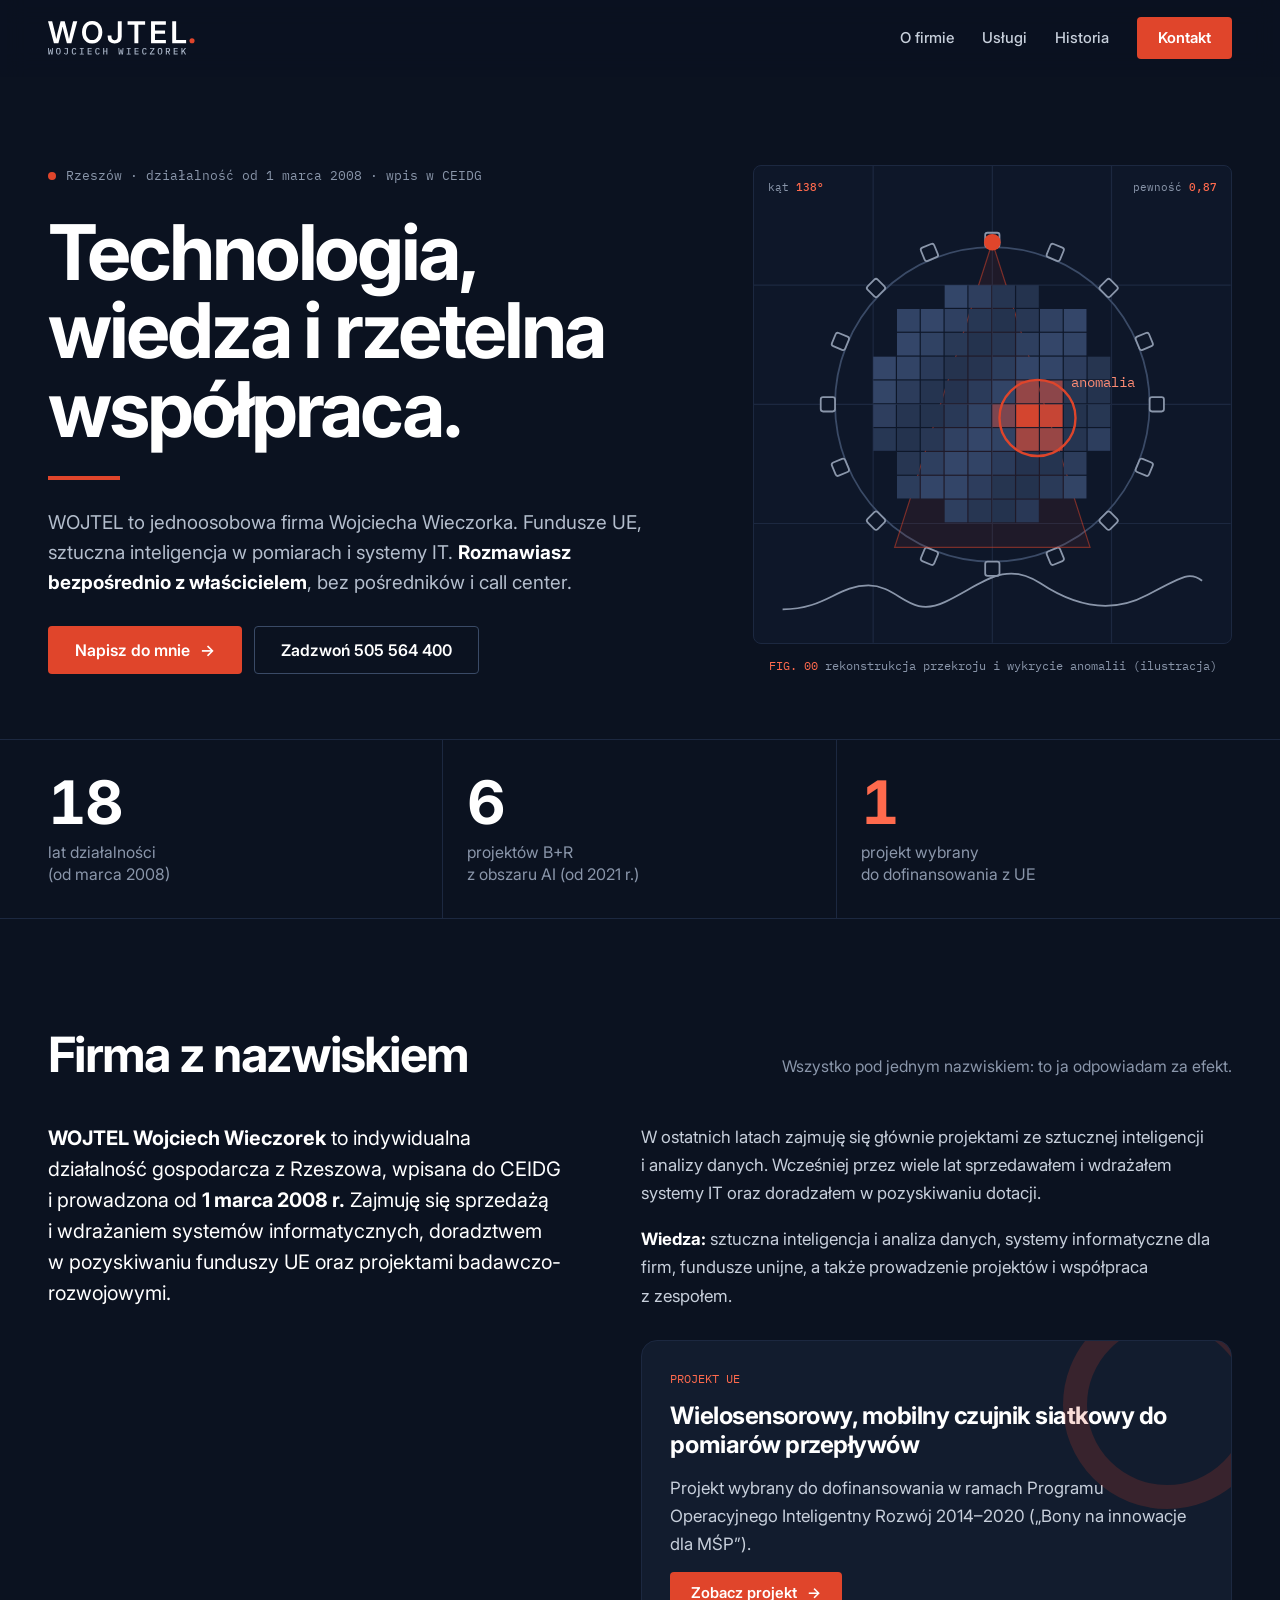
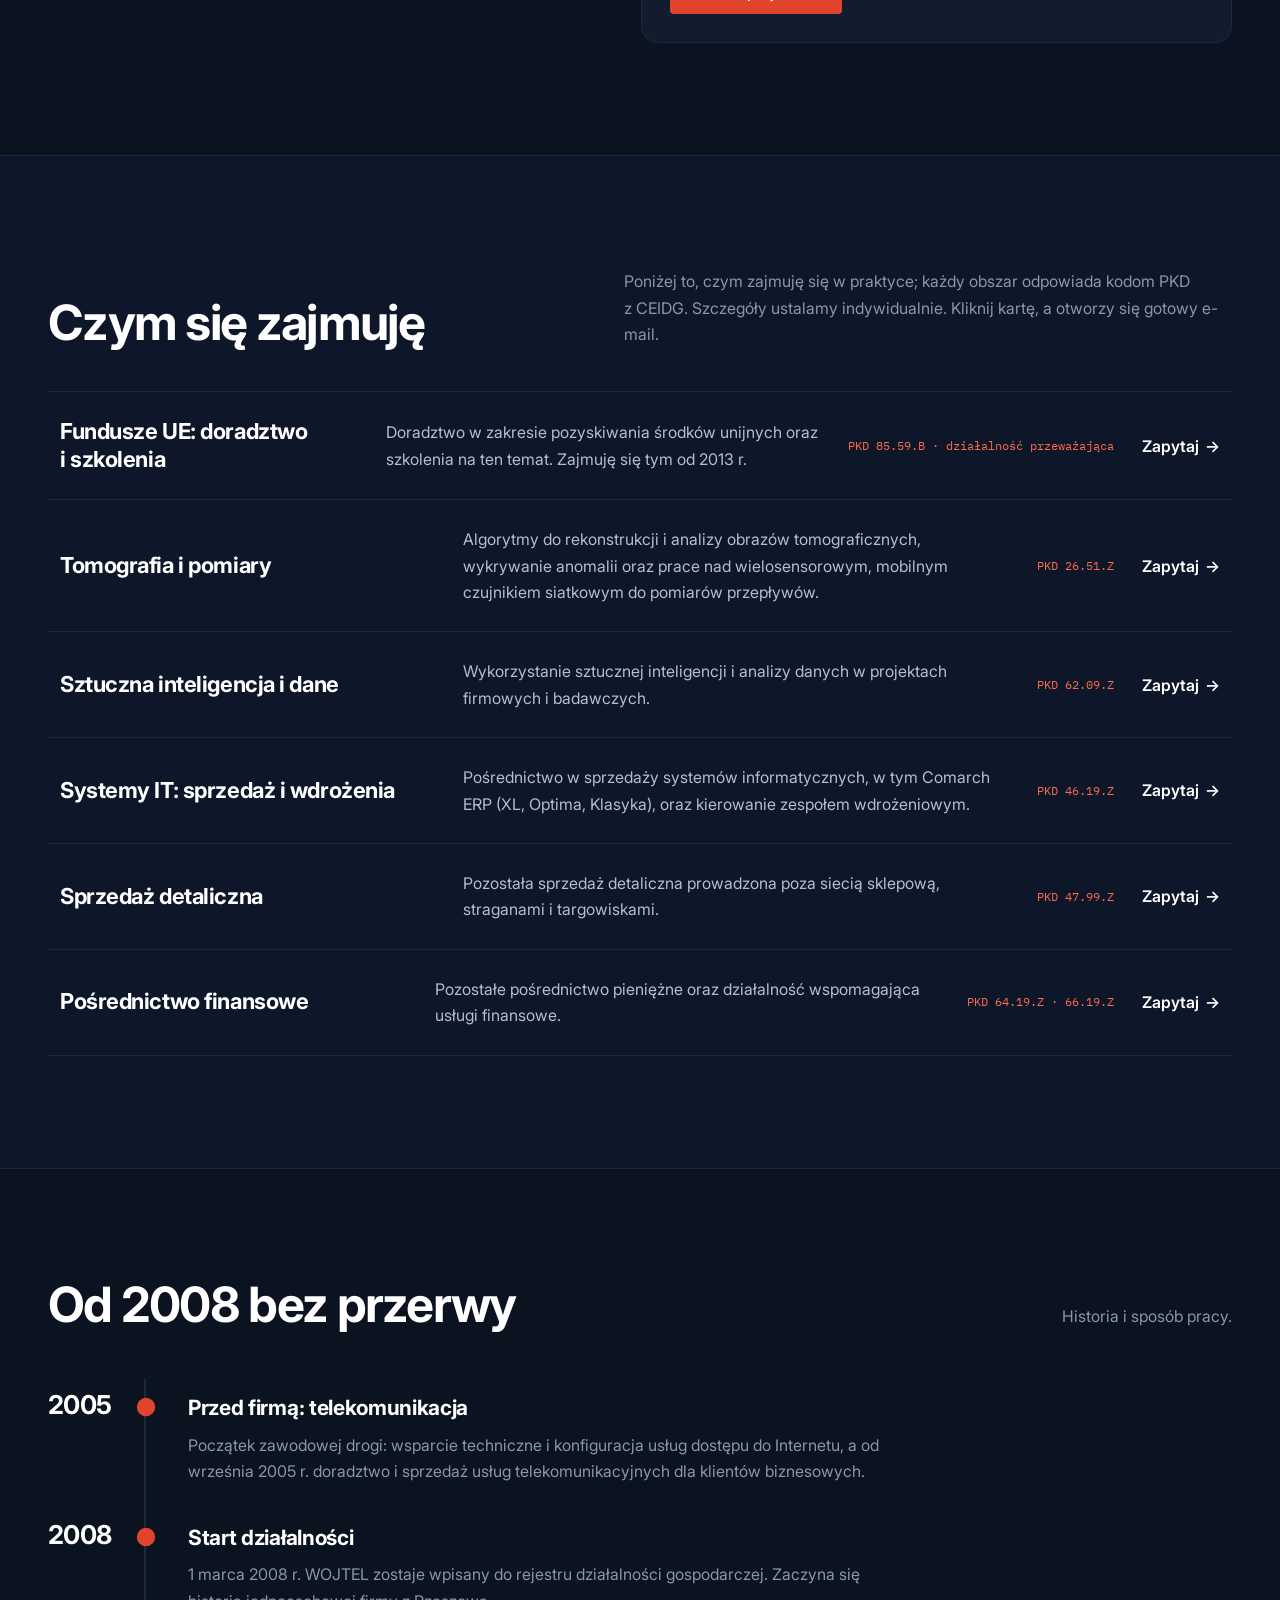
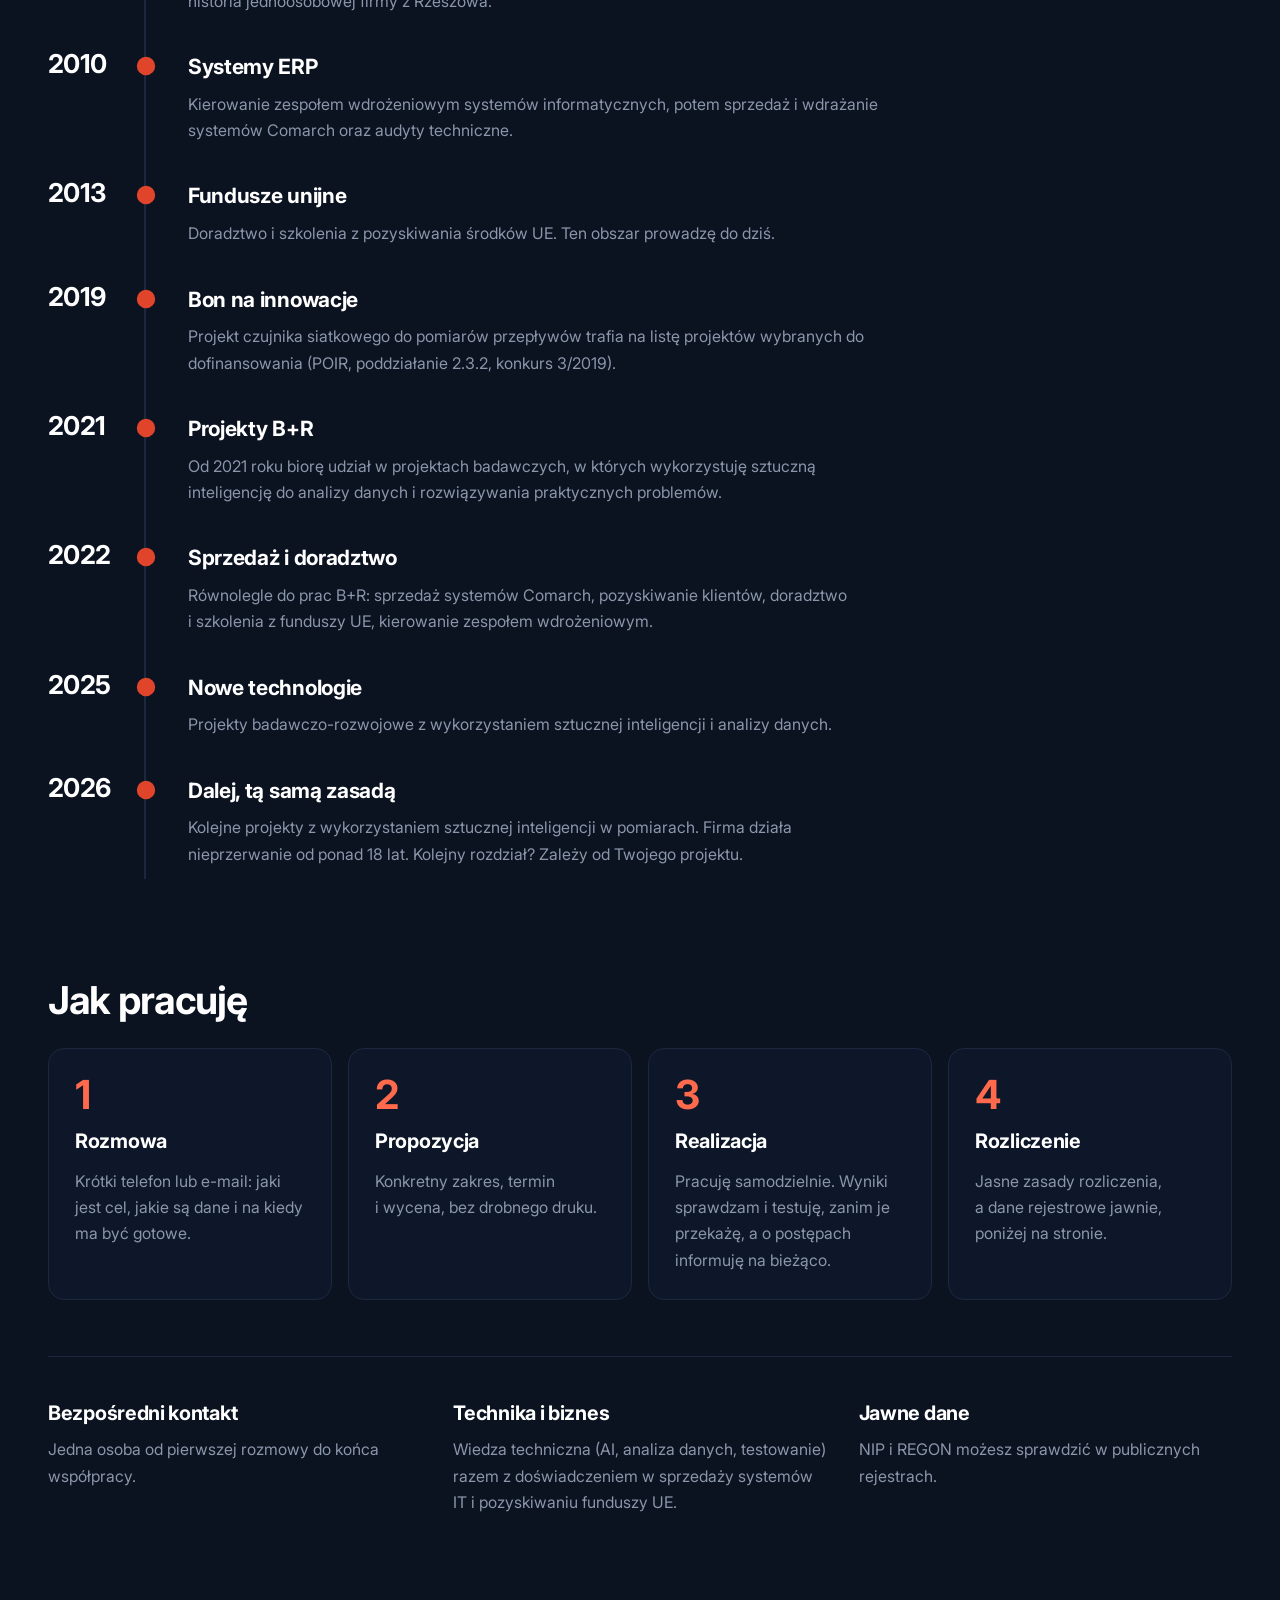
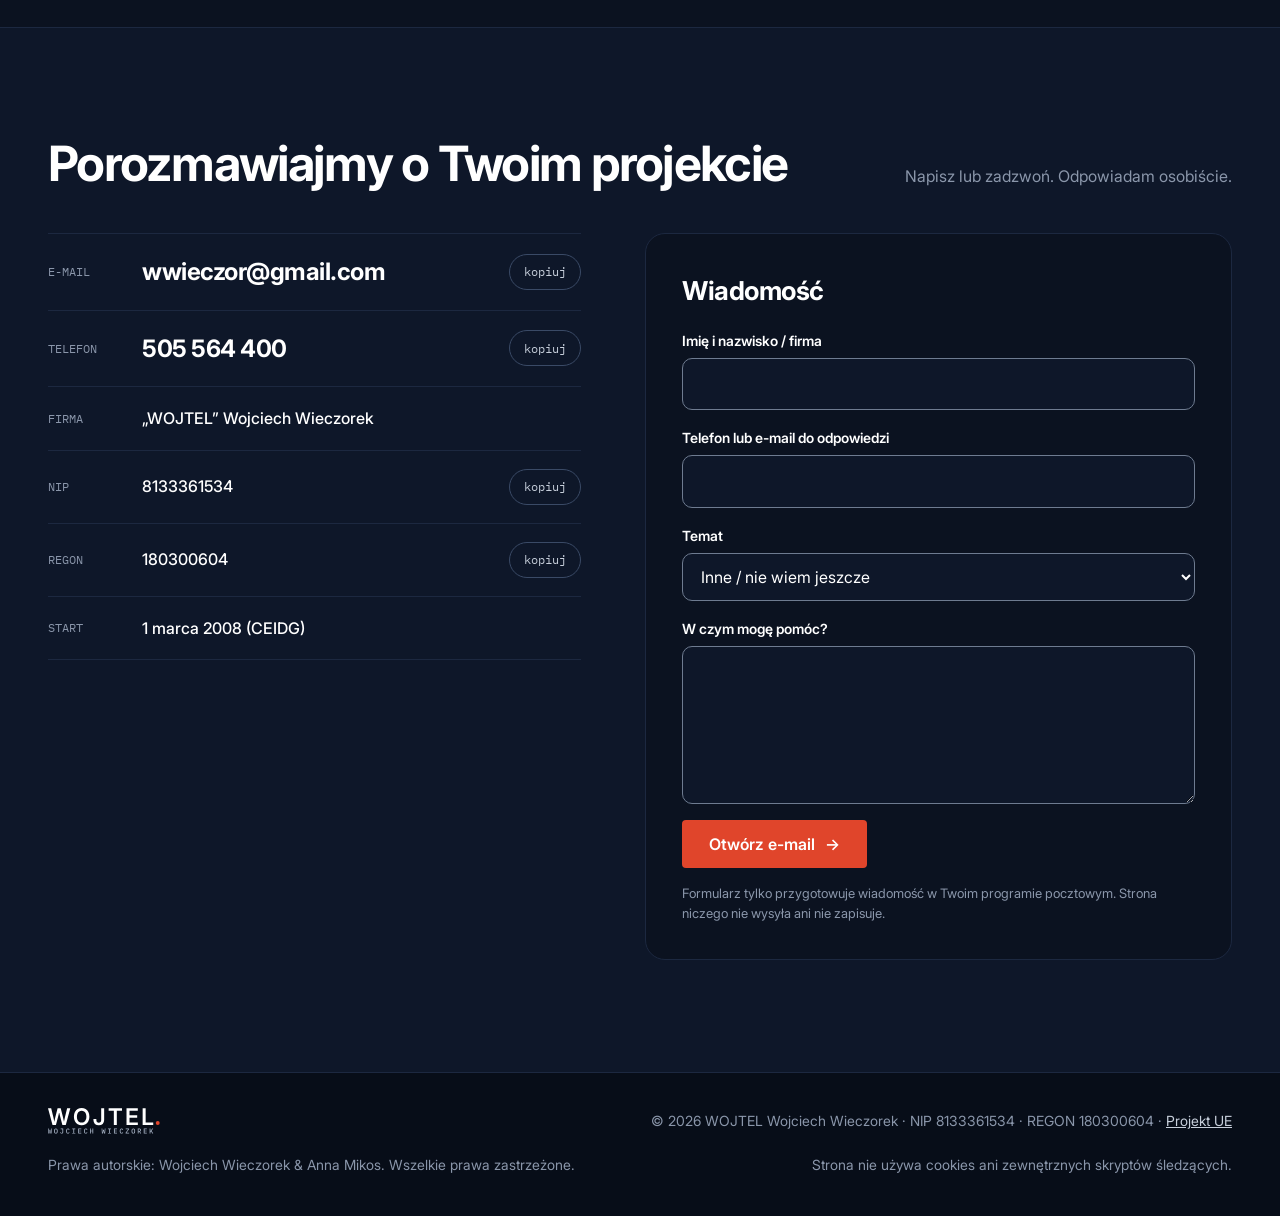
==== commit 2fb38f2e: "Dodaj notę o prawach autorskich w stopce Co-Authored-By: Claude Fable 5.2 <noreply@anthropic.com> Cl" ====
--- a/index.html
+++ b/index.html
@@ -282,6 +282,7 @@
   <div class="wrap foot__in">
     <img src="assets/img/wojtel-logo-b-biale.svg" alt="WOJTEL" width="112" height="32">
     <p>© <span id="yr">2026</span> WOJTEL Wojciech Wieczorek · NIP 8133361534 · REGON 180300604 · <a href="projekt-ue.html">Projekt UE</a></p>
+    <p>Prawa autorskie: Wojciech Wieczorek &amp; Anna Mikos. Wszelkie prawa zastrzeżone.</p>
     <p>Strona nie używa cookies ani zewnętrznych skryptów śledzących.</p>
   </div>
 </footer>
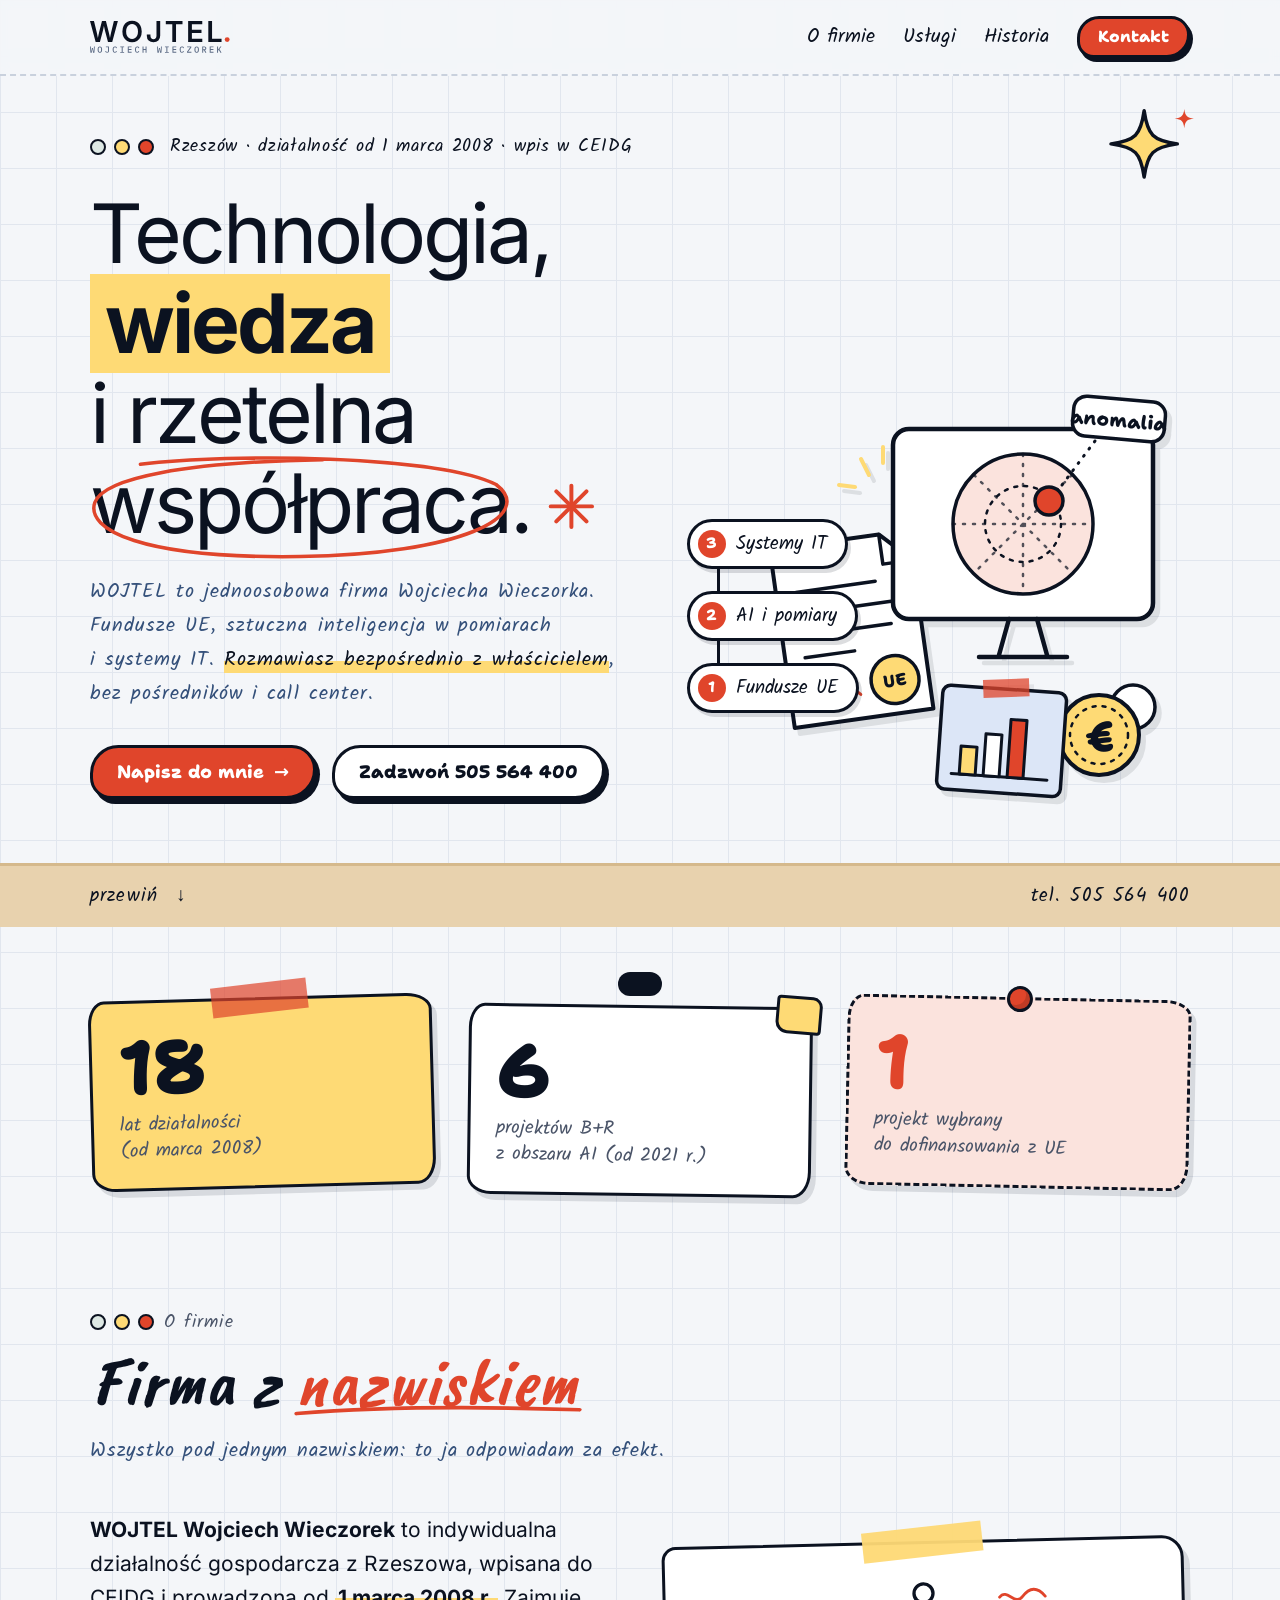
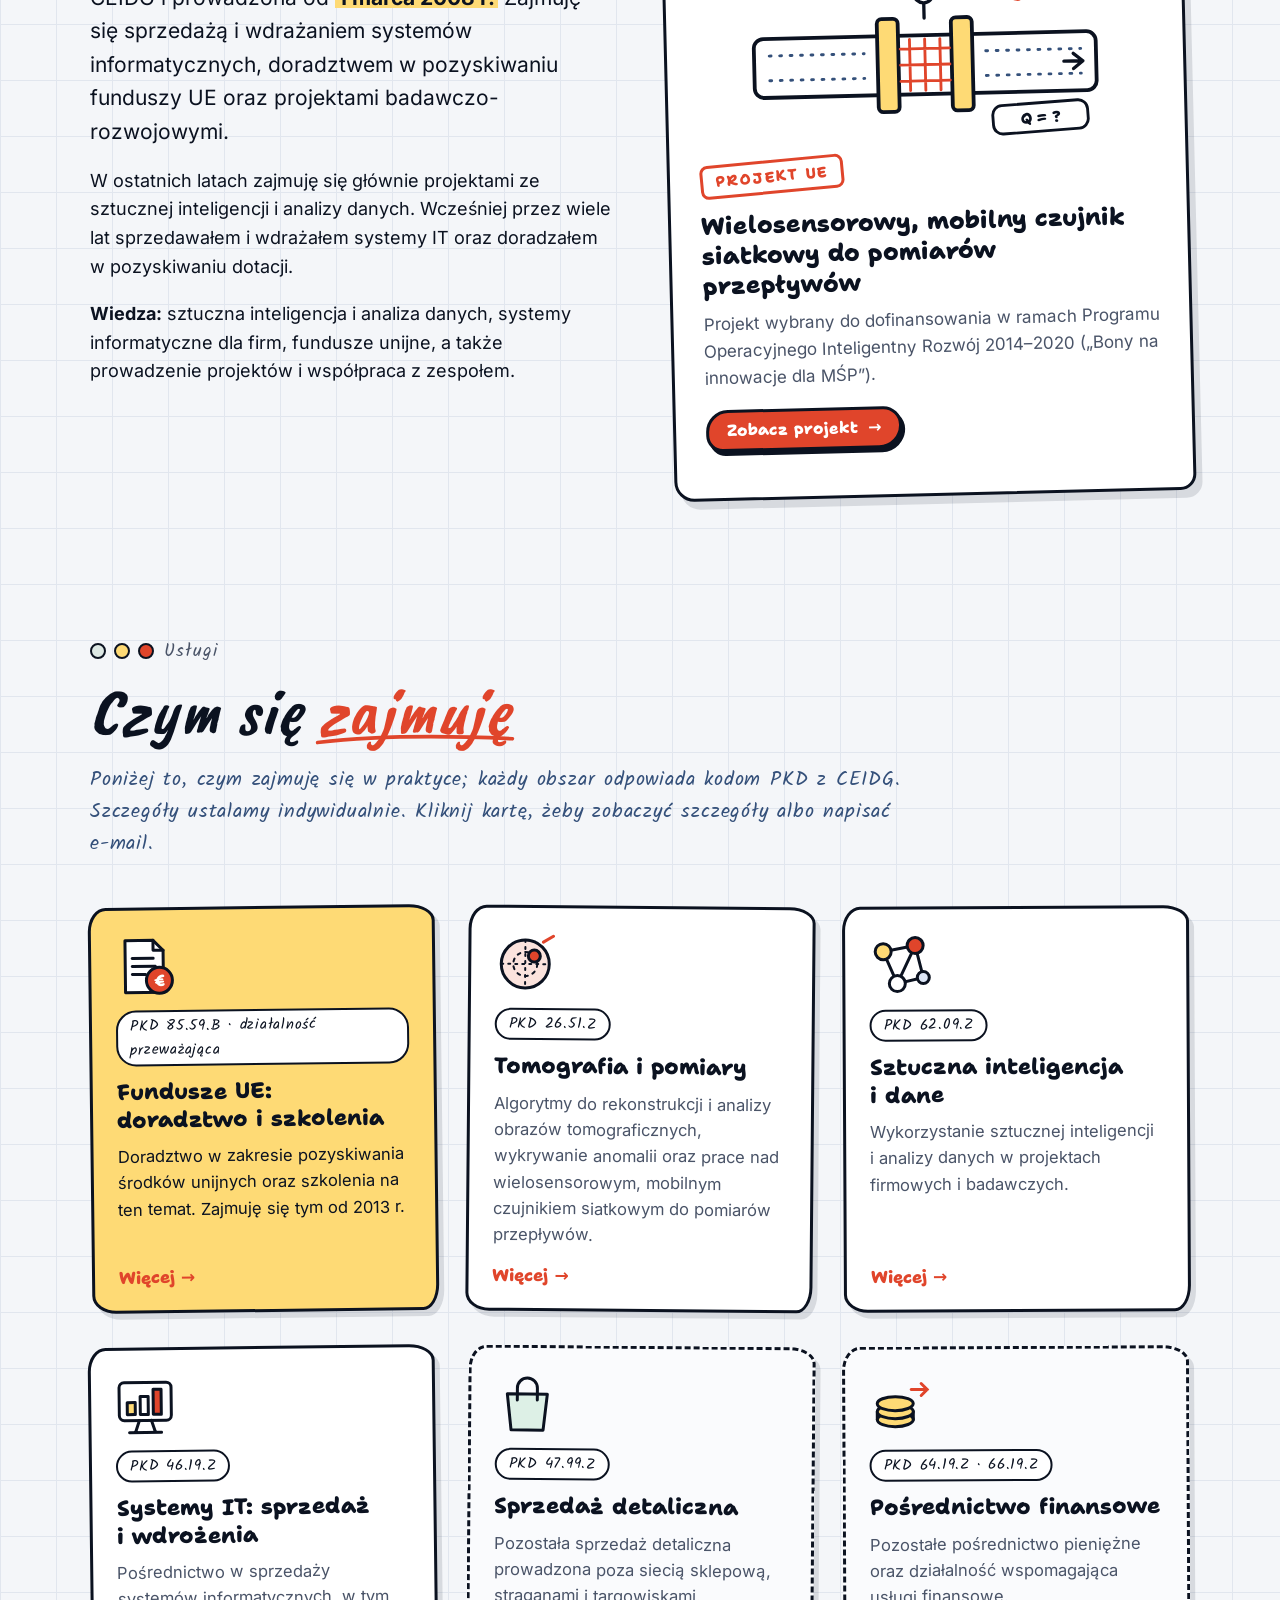
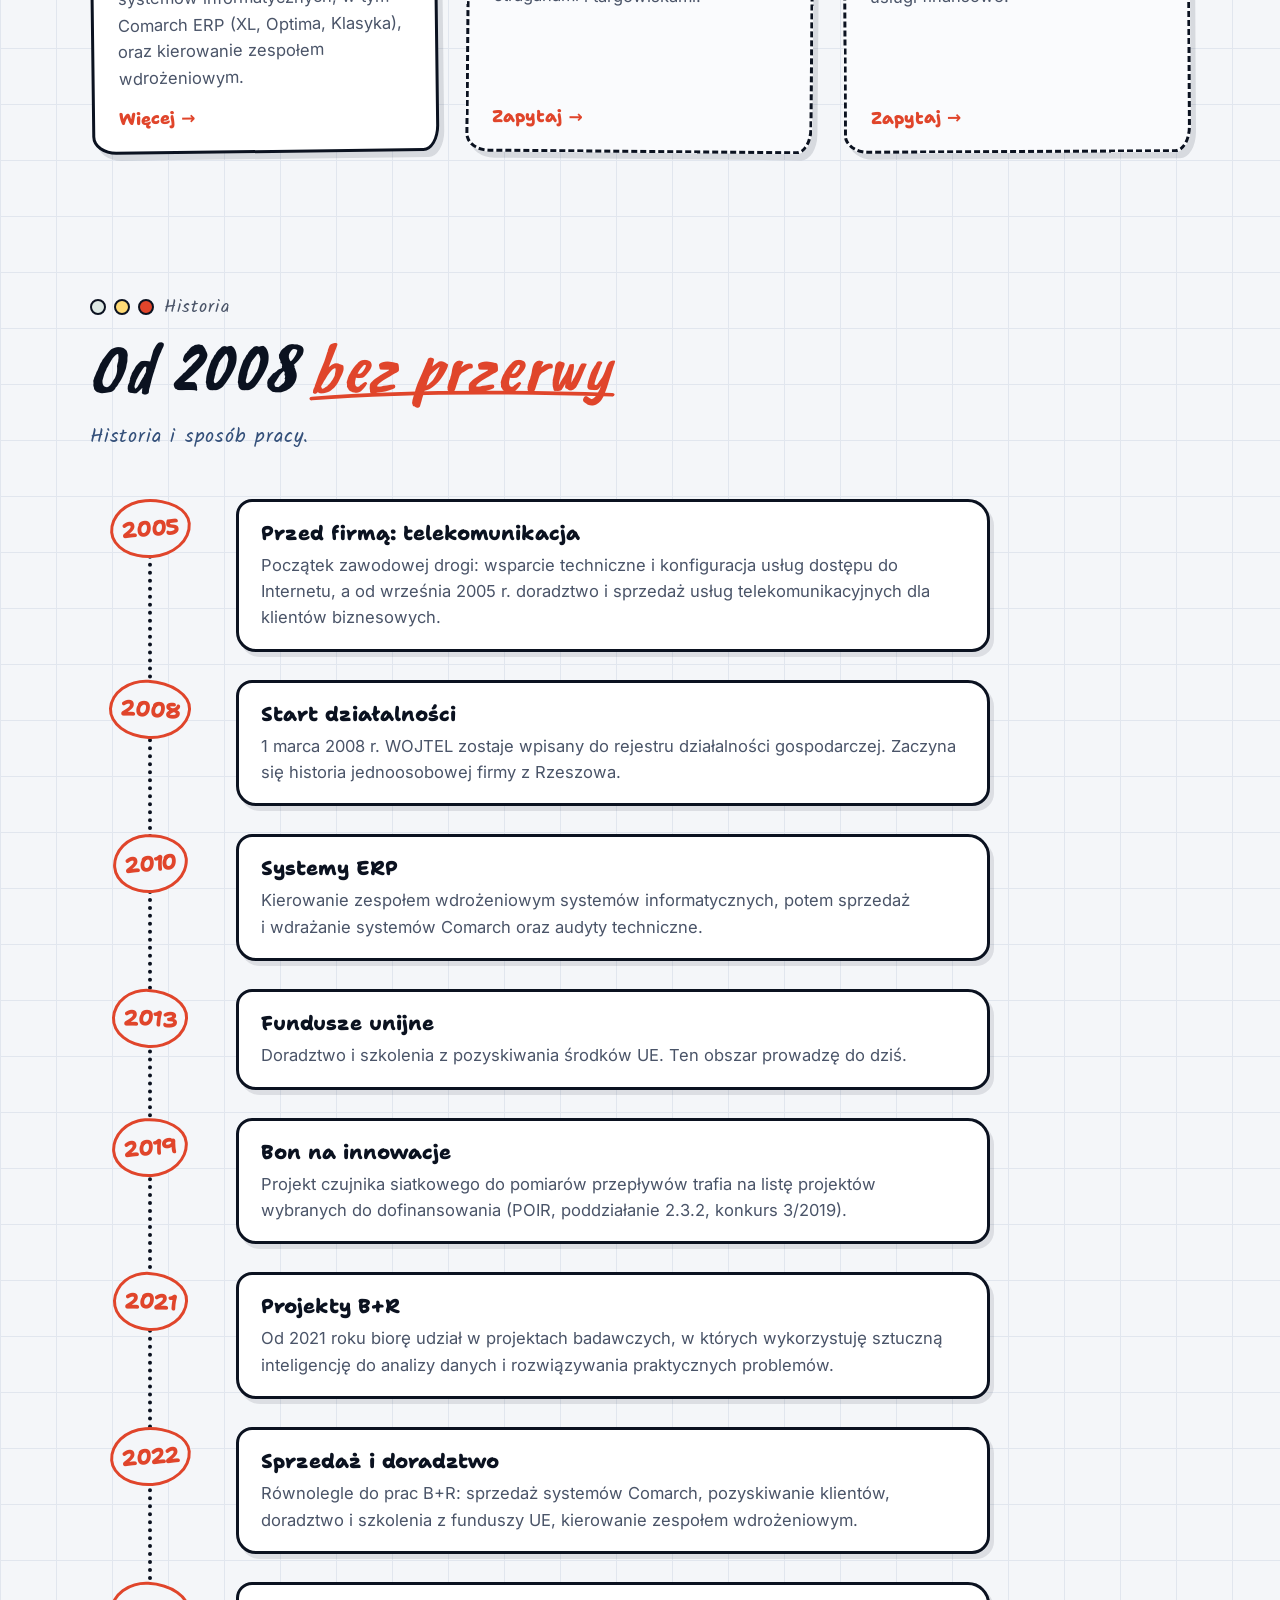
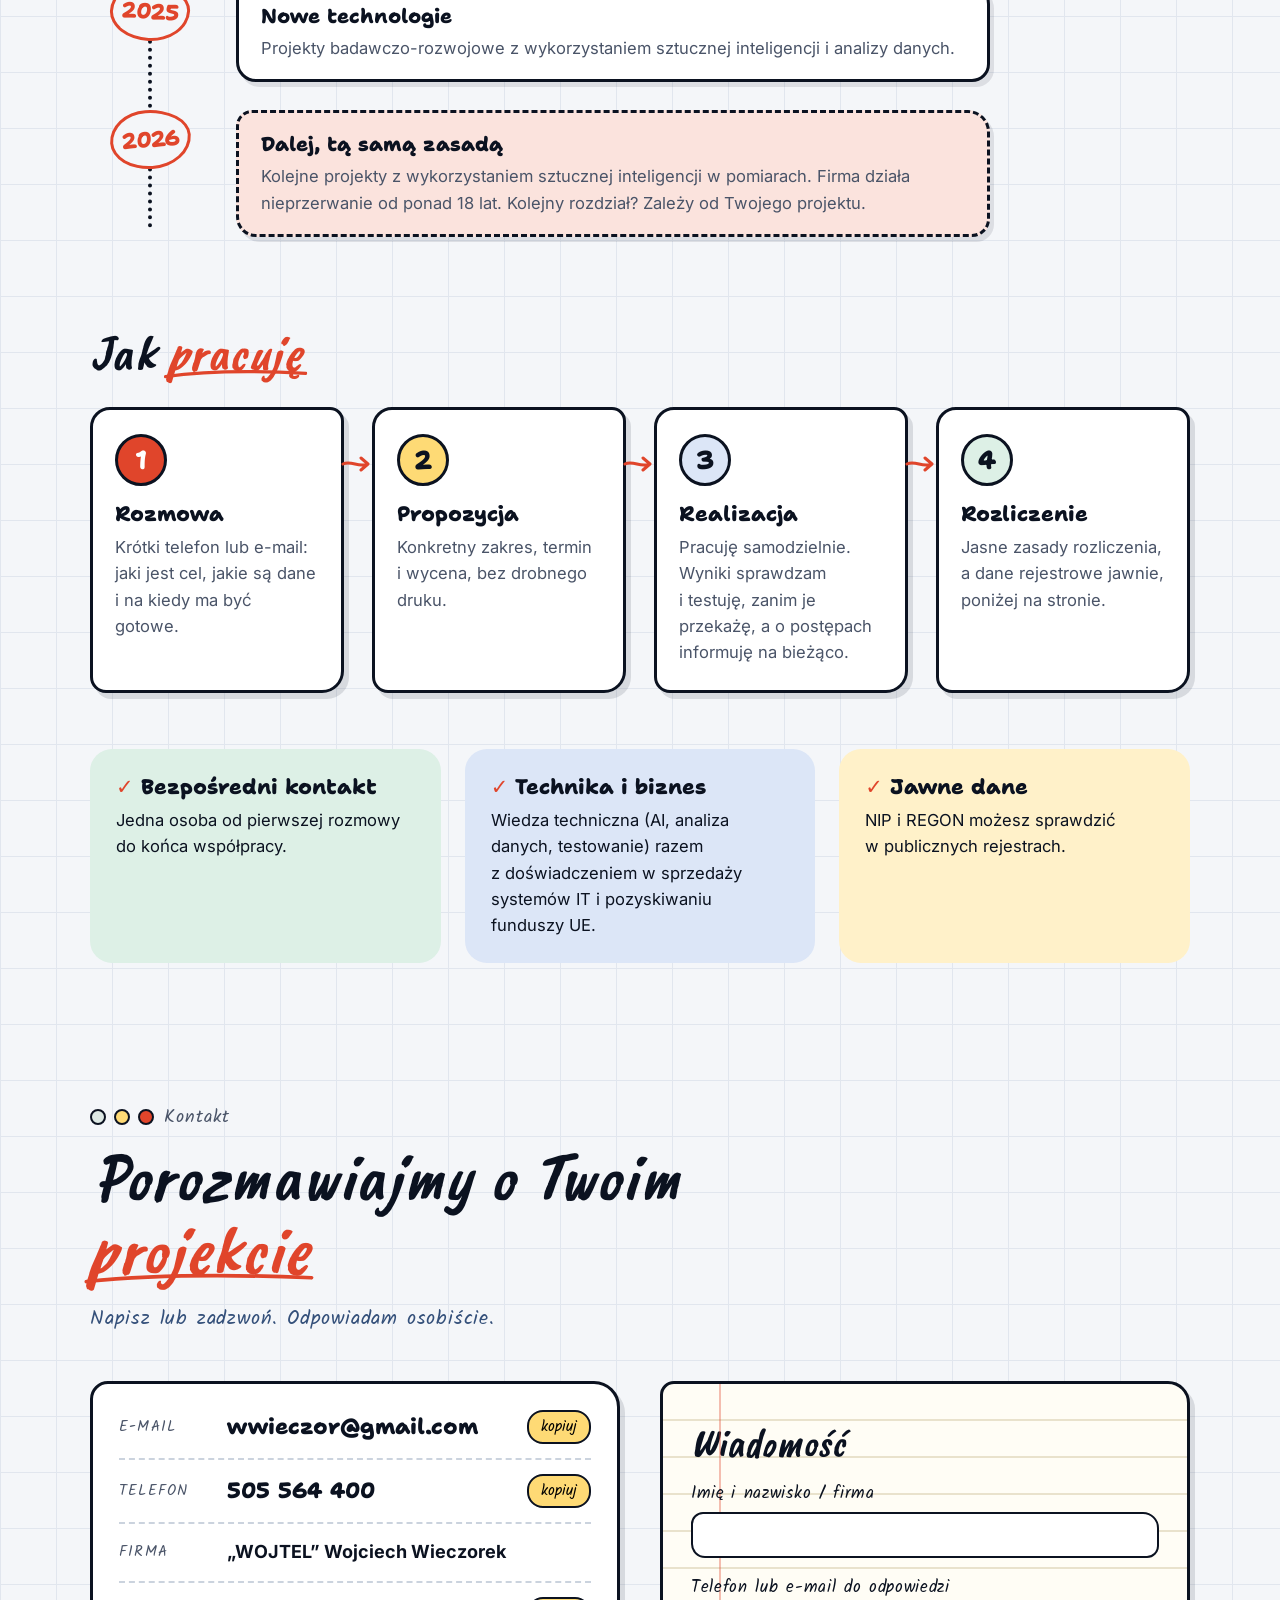
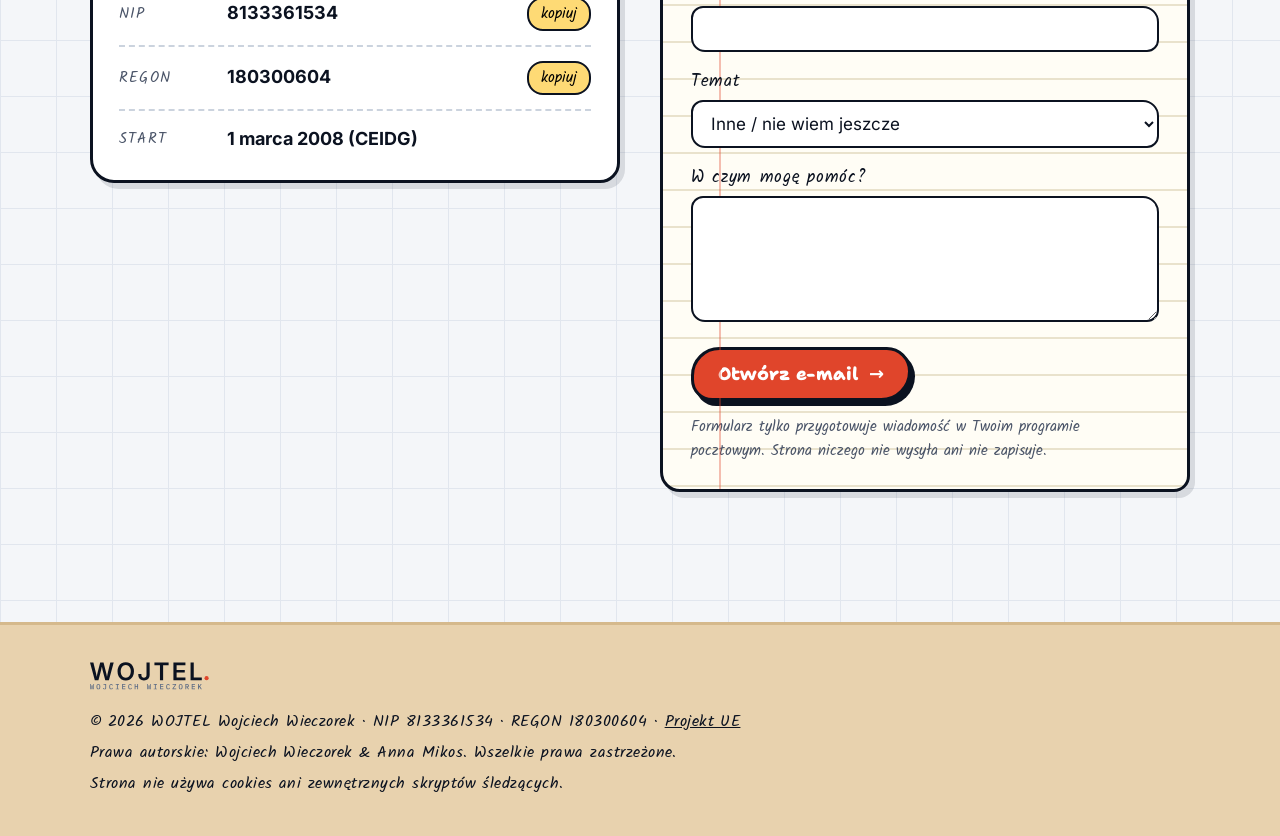
==== commit 7f2904d7: "Nowy wygląd strony w stylu szkicu + podstrony usług Co-Authored-By: Claude Opus 5.5 <noreply@anthrop" ====
--- a/index.html
+++ b/index.html
@@ -7,8 +7,8 @@
 <meta name="description" content="WOJTEL Wojciech Wieczorek – jednoosobowa firma z Rzeszowa działająca od 2008 roku: doradztwo i szkolenia z funduszy UE, projekty B+R ze sztucznej inteligencji (tomografia, analiza danych), sprzedaż i wdrażanie systemów IT. Napisz lub zadzwoń: 505 564 400.">
 <meta name="author" content="Wojciech Wieczorek">
 <meta name="robots" content="index, follow, max-image-preview:large">
-<meta name="theme-color" content="#0e1a2b">
-<meta name="color-scheme" content="dark">
+<meta name="theme-color" content="#F4F6F9">
+<meta name="color-scheme" content="light">
 <link rel="canonical" href="https://wwieczor-commits.github.io/wojtel-ciemna/">
 <meta property="og:type" content="website">
 <meta property="og:locale" content="pl_PL">
@@ -28,10 +28,8 @@
 <link rel="icon" href="assets/favicon-32.png?v=3" sizes="32x32" type="image/png">
 <link rel="apple-touch-icon" href="assets/apple-touch-icon.png?v=3">
 <link rel="manifest" href="assets/site.webmanifest?v=3">
-<link rel="preload" href="assets/fonts/Inter.woff2" as="font" type="font/woff2" crossorigin>
-<link rel="preload" href="assets/fonts/IBMPlexMono-400.woff2" as="font" type="font/woff2" crossorigin>
-<link rel="stylesheet" href="assets/wojtel.css?v=7">
-<link rel="stylesheet" href="assets/wojtel-ciemna.css?v=6">
+<link rel="stylesheet" href="assets/fonts.css">
+<link rel="stylesheet" href="assets/szkic.css">
 <script>document.documentElement.className+=' js'</script>
 <script type="application/ld+json">
 {
@@ -65,12 +63,7 @@
         ]
       }
     },
-    {
-      "@type": "WebPage",
-      "name": "WOJTEL Wojciech Wieczorek – strona firmowa",
-      "inLanguage": "pl-PL",
-      "about": { "@id": "#wojtel" }
-    }
+    { "@type": "WebPage", "name": "WOJTEL Wojciech Wieczorek – strona firmowa", "inLanguage": "pl-PL", "about": { "@id": "#wojtel" } }
   ]
 }
 </script>
@@ -80,132 +73,171 @@
 
 <header class="hdr">
   <div class="wrap hdr__in">
-    <a class="hdr__logo" href="#start" aria-label="WOJTEL – początek strony"><img src="assets/img/wojtel-logo-b-biale.svg" alt="WOJTEL Wojciech Wieczorek" width="147" height="42"></a>
+    <a class="hdr__logo" href="#start" aria-label="WOJTEL – początek strony"><img src="assets/img/wojtel-logo-b-granat.svg" alt="WOJTEL Wojciech Wieczorek" width="147" height="42"></a>
     <button class="hdr__btn" type="button" aria-controls="nav" aria-expanded="false" aria-label="Menu"><span></span></button>
     <nav class="hdr__nav" id="nav" aria-label="Główna">
       <a href="#firma">O firmie</a>
       <a href="#uslugi">Usługi</a>
       <a href="#historia">Historia</a>
-      <a class="btn btn--navy btn--sm" href="#kontakt">Kontakt</a>
+      <a class="btn btn--red btn--sm" href="#kontakt">Kontakt</a>
     </nav>
   </div>
-  <div class="progress" aria-hidden="true"></div>
 </header>
 
 <main id="tresc">
 
 <section class="hero" id="start" aria-labelledby="h-start">
+  <svg class="hero__spark" viewBox="0 0 110 100" aria-hidden="true"><path d="M46 10 C50 38 56 44 84 48 C56 52 50 58 46 86 C42 58 36 52 8 48 C36 44 42 38 46 10 Z" fill="#FEDA75" stroke="#0B1220" stroke-width="4" stroke-linejoin="round"/><path d="M92 8 C93 16 95 18 103 19 C95 20 93 22 92 30 C91 22 89 20 81 19 C89 18 91 16 92 8 Z" fill="#E0452B"/></svg>
   <div class="wrap hero__in">
     <div class="hero__txt">
-      <p class="mono">Rzeszów · działalność od 1 marca 2008 · wpis w CEIDG</p>
-      <h1 id="h-start">
-        <span class="ln"><span>Technologia,</span></span>
-        <span class="ln"><span>wiedza i rzetelna</span></span>
-        <span class="ln"><span>współpraca.</span></span>
-      </h1>
-      <div class="hero__bar" aria-hidden="true"></div>
+      <p class="hero__meta"><span class="dots" aria-hidden="true"><i></i><i></i><i></i></span>Rzeszów · działalność od 1 marca 2008 · wpis w CEIDG</p>
+      <h1 id="h-start">Technologia, <span class="hl">wiedza</span> i&nbsp;rzetelna <span class="ring">współpraca</span>.<svg class="ast" viewBox="0 0 64 64" aria-hidden="true"><g stroke="#E0452B" stroke-width="5" stroke-linecap="round"><path d="M32 6 L32 58"/><path d="M6 32 L58 32"/><path d="M13 13 L51 51"/><path d="M51 13 L13 51"/></g></svg></h1>
       <p class="hero__lead">WOJTEL to jednoosobowa firma Wojciecha Wieczorka. Fundusze UE, sztuczna inteligencja w&nbsp;pomiarach i&nbsp;systemy IT. <strong>Rozmawiasz bezpośrednio z&nbsp;właścicielem</strong>, bez pośredników i&nbsp;call center.</p>
       <div class="hero__cta">
         <a class="btn btn--red" href="#kontakt">Napisz do mnie <i aria-hidden="true">→</i></a>
-        <a class="btn btn--line" href="tel:+48505564400">Zadzwoń 505 564 400</a>
+        <a class="btn" href="tel:+48505564400">Zadzwoń 505 564 400</a>
       </div>
     </div>
-    <figure class="tomo">
-      <div class="tomo__box">
-        <svg viewBox="0 0 400 400" role="img" aria-label="Schemat tomografu: pierścień czujników, obracająca się wiązka skanująca i zrekonstruowany przekrój z wykrytą anomalią">
-          <g stroke="#1C2840" stroke-width="1"><path d="M0 100H400M0 200H400M0 300H400M100 0V400M200 0V400M300 0V400"></path></g>
-          <circle cx="200" cy="200" r="132" fill="none" stroke="#3A4A66" stroke-width="1.5"></circle>
-          <g id="tomoRing" fill="#0E1729" stroke="#8A96AA" stroke-width="1.5"></g>
-          <g class="tomo__beam">
-            <path d="M200 64 L118 320 L282 320 Z" fill="#E0452B" fill-opacity="0.08" stroke="#E0452B" stroke-opacity="0.5" stroke-width="1"></path>
-            <circle cx="200" cy="64" r="7" fill="#E0452B"></circle>
-          </g>
-          <g id="tomoGrid"></g>
-          <circle id="tomoA" cx="210" cy="210" r="30" fill="none" stroke="#E0452B" stroke-width="2"></circle>
-          <text id="tomoT" x="232" y="188" font-family="IBM Plex Mono, monospace" font-size="12" fill="#FF8C74">anomalia</text>
-          <path class="tomo__trace" d="M24 372 C60 372 70 352 96 352 S130 380 160 366 S210 330 240 350 S300 376 330 360 S366 340 376 348" fill="none" stroke="#8A96AA" stroke-width="1.5"></path>
-        </svg>
-        <div class="tomo__hud" aria-hidden="true"><span>kąt <b id="tomoAng">0°</b></span><span>pewność <b id="tomoConf">0,95</b></span></div>
+    <figure class="hero__pic">
+      <svg class="ill" viewBox="0 0 440 440" fill="none" stroke-linecap="round" stroke-linejoin="round" role="img" aria-label="Ilustracja: monitor z przekrojem tomograficznym i wykrytą anomalią, dokument z pieczątką UE, moneta euro i wykres">
+        <!-- dokument UE -->
+        <g transform="rotate(-8 110 250)">
+          <path d="M40 150 H150 L180 180 V330 H40 Z" fill="#fff" stroke="#0B1220" stroke-width="4"/>
+          <path d="M150 150 V180 H180" stroke="#0B1220" stroke-width="3.5"/>
+          <g stroke="#0B1220" stroke-width="3.5"><path d="M60 196 H140"/><path d="M60 218 H160"/><path d="M60 240 H150"/><path d="M60 262 H110"/></g>
+          <path d="M62 306 c8 -12 16 8 24 -3 s14 -8 24 3" stroke="#E0452B" stroke-width="3"/>
+          <circle cx="146" cy="296" r="24" fill="#FEDA75" stroke="#0B1220" stroke-width="3.5"/>
+          <text x="146" y="303" text-anchor="middle" font-family="Shantell" font-weight="800" font-size="17" fill="#0B1220">UE</text>
+        </g>
+        <!-- monitor z tomografią -->
+        <rect x="150" y="40" width="260" height="190" rx="16" fill="#fff" stroke="#0B1220" stroke-width="4.5"/>
+        <path d="M266 230 L256 266 M294 230 L304 266 M236 268 H324" stroke="#0B1220" stroke-width="4.5"/>
+        <circle cx="280" cy="135" r="70" fill="#FBE3DD" stroke="#0B1220" stroke-width="3.5"/>
+        <g stroke="#0B1220" stroke-width="2.5" stroke-dasharray="2 8" opacity=".7"><path d="M210 135 H350"/><path d="M280 65 V205"/><path d="M231 86 L329 184"/><path d="M329 86 L231 184"/></g>
+        <circle cx="280" cy="135" r="38" stroke="#0B1220" stroke-width="2.5" stroke-dasharray="3 7"/>
+        <circle cx="306" cy="112" r="14" fill="#E0452B" stroke="#0B1220" stroke-width="3.5"/>
+        <rect x="330" y="10" width="92" height="40" rx="13" fill="#fff" stroke="#0B1220" stroke-width="3.5" transform="rotate(5 376 30)"/>
+        <text x="376" y="38" text-anchor="middle" font-family="Shantell" font-weight="800" font-size="19" fill="#0B1220" transform="rotate(5 376 30)">anomalia</text>
+        <path d="M352 52 L316 100" stroke="#0B1220" stroke-width="3" stroke-dasharray="1 8"/>
+        <!-- moneta -->
+        <circle cx="390" cy="318" r="22" fill="#fff" stroke="#0B1220" stroke-width="3.5"/>
+        <circle cx="356" cy="346" r="40" fill="#FEDA75" stroke="#0B1220" stroke-width="4"/>
+        <circle cx="356" cy="346" r="29" stroke="#0B1220" stroke-width="2.5" stroke-dasharray="3 7"/>
+        <text x="356" y="362" text-anchor="middle" font-family="Shantell" font-weight="800" font-size="42" fill="#0B1220">€</text>
+        <!-- karteczka z wykresem -->
+        <g transform="rotate(4 260 360)">
+          <rect x="196" y="300" width="124" height="104" rx="8" fill="#DCE6F7" stroke="#0B1220" stroke-width="3.5"/>
+          <rect x="236" y="290" width="46" height="18" fill="#E0452B" opacity=".75" transform="rotate(-6 259 299)"/>
+          <path d="M210 388 H306" stroke="#0B1220" stroke-width="3"/>
+          <rect x="218" y="360" width="16" height="28" fill="#FEDA75" stroke="#0B1220" stroke-width="3"/>
+          <rect x="242" y="346" width="16" height="42" fill="#fff" stroke="#0B1220" stroke-width="3"/>
+          <rect x="266" y="330" width="16" height="58" fill="#E0452B" stroke="#0B1220" stroke-width="3"/>
+        </g>
+        <g stroke="#FEDA75" stroke-width="4"><path d="M118 70 L126 86"/><path d="M96 96 L112 98"/><path d="M140 58 L140 74"/></g>
+      </svg>
+      <div class="pills" aria-hidden="true">
+        <div class="pill"><b>3</b>Systemy IT</div><div class="pill-link"></div>
+        <div class="pill"><b>2</b>AI i pomiary</div><div class="pill-link"></div>
+        <div class="pill"><b>1</b>Fundusze UE</div>
       </div>
-      <figcaption><span>FIG. 00</span> rekonstrukcja przekroju i wykrycie anomalii (ilustracja)</figcaption>
     </figure>
   </div>
+  <div class="desk"><div class="wrap"><a href="#firma">przewiń&nbsp;&nbsp;↓</a><a href="tel:+48505564400" class="hide-s">tel. 505 564 400</a></div></div>
 </section>
 
 <section class="stats" aria-label="WOJTEL w liczbach">
   <div class="wrap stats__in">
-    <p class="stat"><b data-years="2008-03-01">18</b><span>lat działalności<br>(od marca 2008)</span></p>
-    <p class="stat"><b data-count="6">6</b><span>projektów B+R<br>z obszaru AI (od 2021 r.)</span></p>
-    <p class="stat stat--red"><b data-count="1">1</b><span>projekt wybrany<br>do dofinansowania z UE</span></p>
+    <p class="note note--yel rv"><i class="tape" aria-hidden="true"></i><b class="n" data-years="2008-03-01">18</b><span>lat działalności<br>(od marca 2008)</span></p>
+    <p class="note note--white rv"><i class="corner" aria-hidden="true"></i><b class="n">6</b><span>projektów B+R<br>z obszaru AI (od 2021 r.)</span></p>
+    <p class="note note--pink rv"><i class="pin" aria-hidden="true"></i><b class="n">1</b><span>projekt wybrany<br>do dofinansowania z UE</span></p>
   </div>
 </section>
 
 <section class="sec" id="firma" aria-labelledby="h-firma">
   <div class="wrap">
     <div class="sec__head">
-      <h2 id="h-firma" class="rv">Firma z nazwiskiem</h2>
+      <p class="kicker rv"><span class="dots" aria-hidden="true"><i></i><i></i><i></i></span>O firmie</p>
+      <h2 id="h-firma" class="rv">Firma z <span class="squig">nazwiskiem</span></h2>
       <p class="sec__lead rv">Wszystko pod jednym nazwiskiem: to ja odpowiadam za efekt.</p>
     </div>
     <div class="about">
-      <div class="about__txt">
-        <p class="lead rv"><strong>WOJTEL Wojciech Wieczorek</strong> to indywidualna działalność gospodarcza z&nbsp;Rzeszowa, wpisana do CEIDG i&nbsp;prowadzona od <strong>1&nbsp;marca 2008&nbsp;r.</strong> Zajmuję się sprzedażą i&nbsp;wdrażaniem systemów informatycznych, doradztwem w&nbsp;pozyskiwaniu funduszy UE oraz projektami badawczo-rozwojowymi.</p>
-      </div>
-      <div class="about__txt">
+      <div>
+        <p class="lead rv"><strong>WOJTEL Wojciech Wieczorek</strong> to indywidualna działalność gospodarcza z&nbsp;Rzeszowa, wpisana do CEIDG i&nbsp;prowadzona od <span class="mk"><strong>1&nbsp;marca 2008&nbsp;r.</strong></span> Zajmuję się sprzedażą i&nbsp;wdrażaniem systemów informatycznych, doradztwem w&nbsp;pozyskiwaniu funduszy UE oraz projektami badawczo-rozwojowymi.</p>
         <p class="rv">W&nbsp;ostatnich latach zajmuję się głównie projektami ze sztucznej inteligencji i&nbsp;analizy danych. Wcześniej przez wiele lat sprzedawałem i&nbsp;wdrażałem systemy IT oraz doradzałem w&nbsp;pozyskiwaniu dotacji.</p>
         <p class="rv"><strong>Wiedza:</strong> sztuczna inteligencja i&nbsp;analiza danych, systemy informatyczne dla firm, fundusze unijne, a&nbsp;także prowadzenie projektów i&nbsp;współpraca z&nbsp;zespołem.</p>
-        <article class="dossier rv" aria-labelledby="h-dos">
-          <span class="dossier__tag">PROJEKT UE</span>
-          <h3 id="h-dos">Wielosensorowy, mobilny czujnik siatkowy do pomiarów przepływów</h3>
-          <p>Projekt wybrany do dofinansowania w&nbsp;ramach Programu Operacyjnego Inteligentny Rozwój 2014–2020 („Bony na innowacje dla MŚP”).</p>
-          <a class="btn btn--red btn--sm" href="projekt-ue.html">Zobacz projekt <i aria-hidden="true">→</i></a>
-        </article>
       </div>
-    </div>
-  </div>
-</section>
-
-<section class="sec sec--alt" id="uslugi" aria-labelledby="h-uslugi">
+      <article class="polaroid rv" aria-labelledby="h-dos">
+        <i class="tape" aria-hidden="true"></i>
+        <svg class="polaroid__draw" viewBox="0 0 400 170" fill="none" stroke-linecap="round" stroke-linejoin="round" role="img" aria-label="Rysunek: rura pomiarowa z czujnikiem siatkowym">
+          <rect x="20" y="58" width="360" height="62" rx="10" fill="#fff" stroke="#0B1220" stroke-width="4"/>
+          <rect x="150" y="40" width="22" height="98" rx="5" fill="#FEDA75" stroke="#0B1220" stroke-width="4"/>
+          <rect x="228" y="40" width="22" height="98" rx="5" fill="#FEDA75" stroke="#0B1220" stroke-width="4"/>
+          <g stroke="#E0452B" stroke-width="3"><path d="M184 62 V116 M200 62 V116 M216 62 V116 M174 72 H226 M174 89 H226 M174 106 H226"/></g>
+          <g stroke="#34507A" stroke-width="3" stroke-dasharray="2 9"><path d="M36 76 H136"/><path d="M36 102 H136"/><path d="M264 76 H364"/><path d="M264 102 H364"/></g>
+          <path d="M346 89 L366 89 M356 81 L366 89 L356 97" stroke="#0B1220" stroke-width="3.5"/>
+          <path d="M200 40 V18" stroke="#0B1220" stroke-width="3.5"/><circle cx="200" cy="14" r="10" fill="#fff" stroke="#0B1220" stroke-width="3.5"/>
+          <path d="M280 20 c8 -10 16 10 24 0 s16 -10 24 0" stroke="#E0452B" stroke-width="3"/>
+          <rect x="270" y="132" width="100" height="30" rx="10" fill="#fff" stroke="#0B1220" stroke-width="3" transform="rotate(-3 320 147)"/>
+          <text x="320" y="153" text-anchor="middle" font-family="Shantell" font-weight="800" font-size="16" fill="#0B1220" transform="rotate(-3 320 147)">Q = ?</text>
+        </svg>
+        <span class="stamp">PROJEKT UE</span>
+        <h3 id="h-dos">Wielosensorowy, mobilny czujnik siatkowy do pomiarów przepływów</h3>
+        <p>Projekt wybrany do dofinansowania w&nbsp;ramach Programu Operacyjnego Inteligentny Rozwój 2014–2020 („Bony na innowacje dla MŚP”).</p>
+        <p style="margin-top:16px"><a class="btn btn--red btn--sm" href="projekt-ue.html">Zobacz projekt <i aria-hidden="true">→</i></a></p>
+      </article>
+    </div>
+  </div>
+</section>
+
+<section class="sec" id="uslugi" aria-labelledby="h-uslugi">
   <div class="wrap">
     <div class="sec__head">
-      <h2 id="h-uslugi" class="rv">Czym się zajmuję</h2>
-      <p class="sec__lead rv">Poniżej to, czym zajmuję się w&nbsp;praktyce; każdy obszar odpowiada kodom PKD z&nbsp;CEIDG. Szczegóły ustalamy indywidualnie. Kliknij kartę, a&nbsp;otworzy się gotowy e-mail.</p>
+      <p class="kicker rv"><span class="dots" aria-hidden="true"><i></i><i></i><i></i></span>Usługi</p>
+      <h2 id="h-uslugi" class="rv">Czym się <span class="squig">zajmuję</span></h2>
+      <p class="sec__lead rv">Poniżej to, czym zajmuję się w&nbsp;praktyce; każdy obszar odpowiada kodom PKD z&nbsp;CEIDG. Szczegóły ustalamy indywidualnie. Kliknij kartę, żeby zobaczyć szczegóły albo napisać e-mail.</p>
     </div>
     <div class="cards">
-      <a class="card card--main rv" href="mailto:wwieczor@gmail.com?subject=Zapytanie%3A%20Fundusze%20UE%3A%20doradztwo%20i%20szkolenia">
+      <a class="card card--main rv" href="fundusze-ue.html">
+        <svg class="card__ico" viewBox="0 0 64 64" fill="none" stroke="#0B1220" stroke-width="3" stroke-linecap="round" stroke-linejoin="round" aria-hidden="true"><path d="M10 6 H38 L48 16 V58 H10 Z" fill="#fff"/><path d="M38 6 V16 H48"/><path d="M17 24 H38 M17 32 H40 M17 40 H30"/><circle cx="44" cy="46" r="13" fill="#E0452B"/><text x="44" y="52" text-anchor="middle" font-family="Shantell" font-weight="800" font-size="16" fill="#fff" stroke="none">€</text></svg>
         <span class="card__pkd">PKD 85.59.B · działalność przeważająca</span>
         <h3>Fundusze UE: doradztwo i&nbsp;szkolenia</h3>
         <p>Doradztwo w&nbsp;zakresie pozyskiwania środków unijnych oraz szkolenia na ten temat. Zajmuję się tym od 2013&nbsp;r.</p>
-        <span class="card__go">Zapytaj <i aria-hidden="true">→</i></span>
-      </a>
-      <a class="card rv" href="mailto:wwieczor@gmail.com?subject=Zapytanie%3A%20Tomografia%20i%20pomiary">
+        <span class="card__go">Więcej →</span>
+      </a>
+      <a class="card rv" href="tomografia.html">
+        <svg class="card__ico" viewBox="0 0 64 64" fill="none" stroke="#0B1220" stroke-width="3" stroke-linecap="round" aria-hidden="true"><circle cx="30" cy="32" r="24" fill="#FBE3DD"/><g stroke-width="2" stroke-dasharray="2 5"><path d="M6 32 H54 M30 8 V56"/></g><circle cx="30" cy="32" r="12" stroke-width="2" stroke-dasharray="3 5"/><circle cx="39" cy="24" r="6" fill="#E0452B"/><path d="M48 10 L58 4" stroke="#E0452B"/></svg>
         <span class="card__pkd">PKD 26.51.Z</span>
         <h3>Tomografia i&nbsp;pomiary</h3>
         <p>Algorytmy do rekonstrukcji i&nbsp;analizy obrazów tomograficznych, wykrywanie anomalii oraz prace nad wielosensorowym, mobilnym czujnikiem siatkowym do pomiarów przepływów.</p>
-        <span class="card__go">Zapytaj <i aria-hidden="true">→</i></span>
-      </a>
-      <a class="card rv" href="mailto:wwieczor@gmail.com?subject=Zapytanie%3A%20Sztuczna%20inteligencja%20i%20dane">
+        <span class="card__go">Więcej →</span>
+      </a>
+      <a class="card rv" href="sztuczna-inteligencja.html">
+        <svg class="card__ico" viewBox="0 0 64 64" fill="none" stroke="#0B1220" stroke-width="3" stroke-linecap="round" aria-hidden="true"><path d="M14 18 L46 12 M14 18 L28 50 M46 12 L28 50 M46 12 L54 44 M28 50 L54 44"/><circle cx="14" cy="18" r="8" fill="#FEDA75"/><circle cx="46" cy="12" r="8" fill="#E0452B"/><circle cx="28" cy="50" r="8" fill="#fff"/><circle cx="54" cy="44" r="6" fill="#DCE6F7"/></svg>
         <span class="card__pkd">PKD 62.09.Z</span>
         <h3>Sztuczna inteligencja i&nbsp;dane</h3>
         <p>Wykorzystanie sztucznej inteligencji i&nbsp;analizy danych w&nbsp;projektach firmowych i&nbsp;badawczych.</p>
-        <span class="card__go">Zapytaj <i aria-hidden="true">→</i></span>
-      </a>
-      <a class="card rv" href="mailto:wwieczor@gmail.com?subject=Zapytanie%3A%20Systemy%20IT%3A%20sprzeda%C5%BC%20i%20wdro%C5%BCenia">
+        <span class="card__go">Więcej →</span>
+      </a>
+      <a class="card rv" href="systemy-it.html">
+        <svg class="card__ico" viewBox="0 0 64 64" fill="none" stroke="#0B1220" stroke-width="3" stroke-linecap="round" stroke-linejoin="round" aria-hidden="true"><rect x="4" y="8" width="52" height="38" rx="5" fill="#fff"/><path d="M24 46 L20 58 M36 46 L40 58 M14 58 H46"/><rect x="12" y="28" width="8" height="12" fill="#FEDA75"/><rect x="25" y="22" width="8" height="18" fill="#fff"/><rect x="38" y="15" width="8" height="25" fill="#E0452B"/></svg>
         <span class="card__pkd">PKD 46.19.Z</span>
         <h3>Systemy IT: sprzedaż i&nbsp;wdrożenia</h3>
         <p>Pośrednictwo w&nbsp;sprzedaży systemów informatycznych, w&nbsp;tym Comarch ERP (XL, Optima, Klasyka), oraz kierowanie zespołem wdrożeniowym.</p>
-        <span class="card__go">Zapytaj <i aria-hidden="true">→</i></span>
-      </a>
-      <a class="card rv" href="mailto:wwieczor@gmail.com?subject=Zapytanie%3A%20Sprzeda%C5%BC%20detaliczna">
+        <span class="card__go">Więcej →</span>
+      </a>
+      <a class="card card--minor rv" href="mailto:wwieczor@gmail.com?subject=Zapytanie%3A%20Sprzeda%C5%BC%20detaliczna">
+        <svg class="card__ico" viewBox="0 0 64 64" fill="none" stroke="#0B1220" stroke-width="3" stroke-linecap="round" stroke-linejoin="round" aria-hidden="true"><path d="M12 22 H52 L48 58 H16 Z" fill="#DDF0E6"/><path d="M22 28 V16 a10 10 0 0 1 20 0 V28"/></svg>
         <span class="card__pkd">PKD 47.99.Z</span>
         <h3>Sprzedaż detaliczna</h3>
         <p>Pozostała sprzedaż detaliczna prowadzona poza siecią sklepową, straganami i&nbsp;targowiskami.</p>
-        <span class="card__go">Zapytaj <i aria-hidden="true">→</i></span>
-      </a>
-      <a class="card rv" href="mailto:wwieczor@gmail.com?subject=Zapytanie%3A%20Po%C5%9Brednictwo%20finansowe">
+        <span class="card__go">Zapytaj →</span>
+      </a>
+      <a class="card card--minor rv" href="mailto:wwieczor@gmail.com?subject=Zapytanie%3A%20Po%C5%9Brednictwo%20finansowe">
+        <svg class="card__ico" viewBox="0 0 64 64" fill="none" stroke="#0B1220" stroke-width="3" stroke-linecap="round" aria-hidden="true"><ellipse cx="26" cy="46" rx="18" ry="7" fill="#FEDA75"/><path d="M8 46 V38"/><path d="M44 46 V38"/><ellipse cx="26" cy="38" rx="18" ry="7" fill="#FEDA75"/><ellipse cx="26" cy="30" rx="18" ry="7" fill="#FEDA75"/><path d="M42 16 H58 M52 10 L58 16 L52 22" stroke="#E0452B"/></svg>
         <span class="card__pkd">PKD 64.19.Z · 66.19.Z</span>
         <h3>Pośrednictwo finansowe</h3>
         <p>Pozostałe pośrednictwo pieniężne oraz działalność wspomagająca usługi finansowe.</p>
-        <span class="card__go">Zapytaj <i aria-hidden="true">→</i></span>
+        <span class="card__go">Zapytaj →</span>
       </a>
     </div>
   </div>
@@ -214,23 +246,24 @@
 <section class="sec" id="historia" aria-labelledby="h-hist">
   <div class="wrap">
     <div class="sec__head">
-      <h2 id="h-hist" class="rv">Od 2008 bez przerwy</h2>
+      <p class="kicker rv"><span class="dots" aria-hidden="true"><i></i><i></i><i></i></span>Historia</p>
+      <h2 id="h-hist" class="rv">Od 2008 <span class="squig">bez przerwy</span></h2>
       <p class="sec__lead rv">Historia i&nbsp;sposób pracy.</p>
     </div>
-    <ol class="tl" style="list-style:none;margin:0;padding:0">
-      <li class="tl__item"><span class="tl__year">2005</span><div class="tl__body"><h3>Przed firmą: telekomunikacja</h3><p>Początek zawodowej drogi: wsparcie techniczne i&nbsp;konfiguracja usług dostępu do Internetu, a&nbsp;od września 2005&nbsp;r. doradztwo i&nbsp;sprzedaż usług telekomunikacyjnych dla klientów biznesowych.</p></div></li>
-      <li class="tl__item"><span class="tl__year">2008</span><div class="tl__body"><h3>Start działalności</h3><p>1&nbsp;marca 2008&nbsp;r. WOJTEL zostaje wpisany do rejestru działalności gospodarczej. Zaczyna się historia jednoosobowej firmy z&nbsp;Rzeszowa.</p></div></li>
-      <li class="tl__item"><span class="tl__year">2010</span><div class="tl__body"><h3>Systemy ERP</h3><p>Kierowanie zespołem wdrożeniowym systemów informatycznych, potem sprzedaż i&nbsp;wdrażanie systemów Comarch oraz audyty techniczne.</p></div></li>
-      <li class="tl__item"><span class="tl__year">2013</span><div class="tl__body"><h3>Fundusze unijne</h3><p>Doradztwo i&nbsp;szkolenia z&nbsp;pozyskiwania środków UE. Ten obszar prowadzę do dziś.</p></div></li>
-      <li class="tl__item"><span class="tl__year">2019</span><div class="tl__body"><h3>Bon na innowacje</h3><p>Projekt czujnika siatkowego do pomiarów przepływów trafia na listę projektów wybranych do dofinansowania (POIR, poddziałanie 2.3.2, konkurs 3/2019).</p></div></li>
-      <li class="tl__item"><span class="tl__year">2021</span><div class="tl__body"><h3>Projekty B+R</h3><p>Od 2021 roku biorę udział w&nbsp;projektach badawczych, w&nbsp;których wykorzystuję sztuczną inteligencję do analizy danych i&nbsp;rozwiązywania praktycznych problemów.</p></div></li>
-      <li class="tl__item"><span class="tl__year">2022</span><div class="tl__body"><h3>Sprzedaż i&nbsp;doradztwo</h3><p>Równolegle do prac B+R: sprzedaż systemów Comarch, pozyskiwanie klientów, doradztwo i&nbsp;szkolenia z&nbsp;funduszy UE, kierowanie zespołem wdrożeniowym.</p></div></li>
-      <li class="tl__item"><span class="tl__year">2025</span><div class="tl__body"><h3>Nowe technologie</h3><p>Projekty badawczo-rozwojowe z&nbsp;wykorzystaniem sztucznej inteligencji i&nbsp;analizy danych.</p></div></li>
-      <li class="tl__item"><span class="tl__year">2026</span><div class="tl__body"><h3>Dalej, tą samą zasadą</h3><p>Kolejne projekty z&nbsp;wykorzystaniem sztucznej inteligencji w&nbsp;pomiarach. Firma działa nieprzerwanie od ponad 18 lat. Kolejny rozdział? Zależy od Twojego projektu.</p></div></li>
+    <ol class="tl">
+      <li class="rv"><span class="tl__year">2005</span><div class="tl__body"><h3>Przed firmą: telekomunikacja</h3><p>Początek zawodowej drogi: wsparcie techniczne i&nbsp;konfiguracja usług dostępu do Internetu, a&nbsp;od września 2005&nbsp;r. doradztwo i&nbsp;sprzedaż usług telekomunikacyjnych dla klientów biznesowych.</p></div></li>
+      <li class="rv"><span class="tl__year">2008</span><div class="tl__body"><h3>Start działalności</h3><p>1&nbsp;marca 2008&nbsp;r. WOJTEL zostaje wpisany do rejestru działalności gospodarczej. Zaczyna się historia jednoosobowej firmy z&nbsp;Rzeszowa.</p></div></li>
+      <li class="rv"><span class="tl__year">2010</span><div class="tl__body"><h3>Systemy ERP</h3><p>Kierowanie zespołem wdrożeniowym systemów informatycznych, potem sprzedaż i&nbsp;wdrażanie systemów Comarch oraz audyty techniczne.</p></div></li>
+      <li class="rv"><span class="tl__year">2013</span><div class="tl__body"><h3>Fundusze unijne</h3><p>Doradztwo i&nbsp;szkolenia z&nbsp;pozyskiwania środków UE. Ten obszar prowadzę do dziś.</p></div></li>
+      <li class="rv"><span class="tl__year">2019</span><div class="tl__body"><h3>Bon na innowacje</h3><p>Projekt czujnika siatkowego do pomiarów przepływów trafia na listę projektów wybranych do dofinansowania (POIR, poddziałanie 2.3.2, konkurs 3/2019).</p></div></li>
+      <li class="rv"><span class="tl__year">2021</span><div class="tl__body"><h3>Projekty B+R</h3><p>Od 2021 roku biorę udział w&nbsp;projektach badawczych, w&nbsp;których wykorzystuję sztuczną inteligencję do analizy danych i&nbsp;rozwiązywania praktycznych problemów.</p></div></li>
+      <li class="rv"><span class="tl__year">2022</span><div class="tl__body"><h3>Sprzedaż i&nbsp;doradztwo</h3><p>Równolegle do prac B+R: sprzedaż systemów Comarch, pozyskiwanie klientów, doradztwo i&nbsp;szkolenia z&nbsp;funduszy UE, kierowanie zespołem wdrożeniowym.</p></div></li>
+      <li class="rv"><span class="tl__year">2025</span><div class="tl__body"><h3>Nowe technologie</h3><p>Projekty badawczo-rozwojowe z&nbsp;wykorzystaniem sztucznej inteligencji i&nbsp;analizy danych.</p></div></li>
+      <li class="rv"><span class="tl__year">2026</span><div class="tl__body"><h3>Dalej, tą samą zasadą</h3><p>Kolejne projekty z&nbsp;wykorzystaniem sztucznej inteligencji w&nbsp;pomiarach. Firma działa nieprzerwanie od ponad 18 lat. Kolejny rozdział? Zależy od Twojego projektu.</p></div></li>
     </ol>
 
-    <h2 class="rv" style="margin-top:96px;font-size:clamp(30px,3vw,42px)">Jak pracuję</h2>
-    <div class="steps" style="margin-top:28px">
+    <h2 class="rv" style="margin-top:90px;font-size:clamp(36px,4vw,54px)">Jak <span class="squig">pracuję</span></h2>
+    <div class="steps">
       <div class="step rv"><span class="step__no">1</span><h3>Rozmowa</h3><p>Krótki telefon lub e-mail: jaki jest cel, jakie są dane i&nbsp;na kiedy ma być gotowe.</p></div>
       <div class="step rv"><span class="step__no">2</span><h3>Propozycja</h3><p>Konkretny zakres, termin i&nbsp;wycena, bez drobnego druku.</p></div>
       <div class="step rv"><span class="step__no">3</span><h3>Realizacja</h3><p>Pracuję samodzielnie. Wyniki sprawdzam i&nbsp;testuję, zanim je przekażę, a&nbsp;o&nbsp;postępach informuję na bieżąco.</p></div>
@@ -244,11 +277,11 @@
   </div>
 </section>
 
-
 <section class="sec contact" id="kontakt" aria-labelledby="h-kontakt">
   <div class="wrap">
     <div class="sec__head">
-      <h2 id="h-kontakt" class="rv">Porozmawiajmy o Twoim projekcie</h2>
+      <p class="kicker rv"><span class="dots" aria-hidden="true"><i></i><i></i><i></i></span>Kontakt</p>
+      <h2 id="h-kontakt" class="rv">Porozmawiajmy o&nbsp;Twoim <span class="squig">projekcie</span></h2>
       <p class="sec__lead rv">Napisz lub zadzwoń. Odpowiadam osobiście.</p>
     </div>
     <div class="contact__grid">
@@ -280,7 +313,7 @@
 
 <footer class="foot">
   <div class="wrap foot__in">
-    <img src="assets/img/wojtel-logo-b-biale.svg" alt="WOJTEL" width="112" height="32">
+    <img src="assets/img/wojtel-logo-b-granat.svg" alt="WOJTEL" width="112" height="32">
     <p>© <span id="yr">2026</span> WOJTEL Wojciech Wieczorek · NIP 8133361534 · REGON 180300604 · <a href="projekt-ue.html">Projekt UE</a></p>
     <p>Prawa autorskie: Wojciech Wieczorek &amp; Anna Mikos. Wszelkie prawa zastrzeżone.</p>
     <p>Strona nie używa cookies ani zewnętrznych skryptów śledzących.</p>
@@ -288,9 +321,31 @@
 </footer>
 
 <div class="toast" id="toast" role="status" aria-live="polite"></div>
-<script src="assets/wojtel.js?v=5" defer></script>
-<script src="assets/tomograf.js?v=3" defer></script>
+<script>
+(function(){
+  var btn=document.querySelector('.hdr__btn'),nav=document.getElementById('nav');
+  btn.addEventListener('click',function(){var o=nav.classList.toggle('open');btn.setAttribute('aria-expanded',o)});
+  nav.addEventListener('click',function(e){if(e.target.tagName==='A'){nav.classList.remove('open');btn.setAttribute('aria-expanded',false)}});
+  var t=document.getElementById('toast'),tm;
+  function toast(m){t.textContent=m;t.classList.add('on');clearTimeout(tm);tm=setTimeout(function(){t.classList.remove('on')},1800)}
+  document.querySelectorAll('[data-copy]').forEach(function(b){b.addEventListener('click',function(){
+    var v=b.getAttribute('data-copy');
+    if(navigator.clipboard){navigator.clipboard.writeText(v).then(function(){toast('Skopiowano: '+v)},function(){toast(v)})}else{toast(v)}
+  })});
+  var y=document.querySelector('[data-years]');
+  if(y){var d=new Date(y.getAttribute('data-years')),n=new Date(),a=n.getFullYear()-d.getFullYear();
+    if(n.getMonth()<d.getMonth()||(n.getMonth()===d.getMonth()&&n.getDate()<d.getDate()))a--;y.textContent=a}
+  document.getElementById('yr').textContent=new Date().getFullYear();
+  var f=document.getElementById('mailForm');
+  f.addEventListener('submit',function(e){e.preventDefault();
+    var g=function(id){return document.getElementById(id).value.trim()};
+    var s='Zapytanie: '+g('f-topic');
+    var b=g('f-msg')+'\n\n--\n'+g('f-name')+'\n'+g('f-tel');
+    location.href='mailto:wwieczor@gmail.com?subject='+encodeURIComponent(s)+'&body='+encodeURIComponent(b)});
+  var els=document.querySelectorAll('.rv');
+  if('IntersectionObserver' in window){var io=new IntersectionObserver(function(es){es.forEach(function(x){if(x.isIntersecting){x.target.classList.add('in');io.unobserve(x.target)}})},{rootMargin:'0px 0px -8% 0px'});
+    els.forEach(function(el){io.observe(el)})}else{els.forEach(function(el){el.classList.add('in')})}
+})();
+</script>
 </body>
 </html>
-
-<!-- aktualizacja: 2026-11-11 -->
--- a/assets/fonts.css
+++ b/assets/fonts.css
@@ -0,0 +1,14 @@
+@font-face{font-family:'Brush';font-weight:400;font-display:swap;src:url('fonts/caveat-brush-latin-400-normal.woff2') format('woff2');unicode-range:U+0000-00FF,U+0131,U+0152-0153,U+02BB-02BC,U+02C6,U+02DA,U+02DC,U+0304,U+0308,U+0329,U+2000-206F,U+20AC,U+2122,U+2191,U+2193,U+2212,U+2215,U+FEFF,U+FFFD}
+@font-face{font-family:'Brush';font-weight:400;font-display:swap;src:url('fonts/caveat-brush-latin-ext-400-normal.woff2') format('woff2');unicode-range:U+0100-02BA,U+02BD-02C5,U+02C7-02CC,U+02CE-02D7,U+02DD-02FF,U+1D00-1DBF,U+1E00-1E9F,U+1EF2-1EFF,U+2020,U+20A0-20AB,U+20AD-20C0,U+2113,U+2C60-2C7F,U+A720-A7FF}
+@font-face{font-family:'Shantell';font-weight:500;font-display:swap;src:url('fonts/shantell-sans-latin-500-normal.woff2') format('woff2');unicode-range:U+0000-00FF,U+0131,U+0152-0153,U+02BB-02BC,U+02C6,U+02DA,U+02DC,U+0304,U+0308,U+0329,U+2000-206F,U+20AC,U+2122,U+2191,U+2193,U+2212,U+2215,U+FEFF,U+FFFD}
+@font-face{font-family:'Shantell';font-weight:500;font-display:swap;src:url('fonts/shantell-sans-latin-ext-500-normal.woff2') format('woff2');unicode-range:U+0100-02BA,U+02BD-02C5,U+02C7-02CC,U+02CE-02D7,U+02DD-02FF,U+1D00-1DBF,U+1E00-1E9F,U+1EF2-1EFF,U+2020,U+20A0-20AB,U+20AD-20C0,U+2113,U+2C60-2C7F,U+A720-A7FF}
+@font-face{font-family:'Shantell';font-weight:800;font-display:swap;src:url('fonts/shantell-sans-latin-800-normal.woff2') format('woff2');unicode-range:U+0000-00FF,U+0131,U+0152-0153,U+02BB-02BC,U+02C6,U+02DA,U+02DC,U+0304,U+0308,U+0329,U+2000-206F,U+20AC,U+2122,U+2191,U+2193,U+2212,U+2215,U+FEFF,U+FFFD}
+@font-face{font-family:'Shantell';font-weight:800;font-display:swap;src:url('fonts/shantell-sans-latin-ext-800-normal.woff2') format('woff2');unicode-range:U+0100-02BA,U+02BD-02C5,U+02C7-02CC,U+02CE-02D7,U+02DD-02FF,U+1D00-1DBF,U+1E00-1E9F,U+1EF2-1EFF,U+2020,U+20A0-20AB,U+20AD-20C0,U+2113,U+2C60-2C7F,U+A720-A7FF}
+@font-face{font-family:'Inter';font-weight:400;font-display:swap;src:url('fonts/inter-latin-400-normal.woff2') format('woff2');unicode-range:U+0000-00FF,U+0131,U+0152-0153,U+02BB-02BC,U+02C6,U+02DA,U+02DC,U+0304,U+0308,U+0329,U+2000-206F,U+20AC,U+2122,U+2191,U+2193,U+2212,U+2215,U+FEFF,U+FFFD}
+@font-face{font-family:'Inter';font-weight:400;font-display:swap;src:url('fonts/inter-latin-ext-400-normal.woff2') format('woff2');unicode-range:U+0100-02BA,U+02BD-02C5,U+02C7-02CC,U+02CE-02D7,U+02DD-02FF,U+1D00-1DBF,U+1E00-1E9F,U+1EF2-1EFF,U+2020,U+20A0-20AB,U+20AD-20C0,U+2113,U+2C60-2C7F,U+A720-A7FF}
+@font-face{font-family:'Inter';font-weight:700;font-display:swap;src:url('fonts/inter-latin-700-normal.woff2') format('woff2');unicode-range:U+0000-00FF,U+0131,U+0152-0153,U+02BB-02BC,U+02C6,U+02DA,U+02DC,U+0304,U+0308,U+0329,U+2000-206F,U+20AC,U+2122,U+2191,U+2193,U+2212,U+2215,U+FEFF,U+FFFD}
+@font-face{font-family:'Inter';font-weight:700;font-display:swap;src:url('fonts/inter-latin-ext-700-normal.woff2') format('woff2');unicode-range:U+0100-02BA,U+02BD-02C5,U+02C7-02CC,U+02CE-02D7,U+02DD-02FF,U+1D00-1DBF,U+1E00-1E9F,U+1EF2-1EFF,U+2020,U+20A0-20AB,U+20AD-20C0,U+2113,U+2C60-2C7F,U+A720-A7FF}
+@font-face{font-family:'Kalam';font-weight:400;font-display:swap;src:url('fonts/kalam-latin-400-normal.woff2') format('woff2');unicode-range:U+0000-00FF,U+0131,U+0152-0153,U+02BB-02BC,U+02C6,U+02DA,U+02DC,U+0304,U+0308,U+0329,U+2000-206F,U+20AC,U+2122,U+2191,U+2193,U+2212,U+2215,U+FEFF,U+FFFD}
+@font-face{font-family:'Kalam';font-weight:400;font-display:swap;src:url('fonts/kalam-latin-ext-400-normal.woff2') format('woff2');unicode-range:U+0100-02BA,U+02BD-02C5,U+02C7-02CC,U+02CE-02D7,U+02DD-02FF,U+1D00-1DBF,U+1E00-1E9F,U+1EF2-1EFF,U+2020,U+20A0-20AB,U+20AD-20C0,U+2113,U+2C60-2C7F,U+A720-A7FF}
+@font-face{font-family:'Hand';font-weight:400;font-display:swap;src:url('fonts/patrick-hand-latin-400-normal.woff2') format('woff2');unicode-range:U+0000-00FF,U+0131,U+0152-0153,U+02BB-02BC,U+02C6,U+02DA,U+02DC,U+0304,U+0308,U+0329,U+2000-206F,U+20AC,U+2122,U+2191,U+2193,U+2212,U+2215,U+FEFF,U+FFFD}
+@font-face{font-family:'Hand';font-weight:400;font-display:swap;src:url('fonts/patrick-hand-latin-ext-400-normal.woff2') format('woff2');unicode-range:U+0100-02BA,U+02BD-02C5,U+02C7-02CC,U+02CE-02D7,U+02DD-02FF,U+1D00-1DBF,U+1E00-1E9F,U+1EF2-1EFF,U+2020,U+20A0-20AB,U+20AD-20C0,U+2113,U+2C60-2C7F,U+A720-A7FF}
--- a/assets/szkic.css
+++ b/assets/szkic.css
@@ -0,0 +1,267 @@
+/* WOJTEL – wersja „szkic”: jasna kratka, odręczne podkreślenia, karteczki */
+:root{
+  --ink:#0B1220; --mut:#4A5468; --blue:#34507A;
+  --red:#E0452B; --red-d:#C2351C; --yel:#FEDA75; --tint:#FBE3DD;
+  --mint:#DDF0E6; --sky:#DCE6F7; --paper:#FFFFFF;
+  --bg:#F4F6F9; --grid:#E1E6EE; --desk:#E8D2AE;
+  --hand:'Shantell',system-ui,sans-serif; --brush:'Brush','Shantell',cursive;
+  --type:'Kalam','Hand',cursive; --sans:'Inter',system-ui,-apple-system,'Segoe UI',Roboto,Arial,sans-serif;
+  --shadow:5px 6px 0 rgba(11,18,32,.12);
+  --wrap:1180px; --pad:clamp(16px,4vw,40px);
+}
+*{box-sizing:border-box;margin:0;padding:0}
+html{scroll-behavior:smooth;-webkit-text-size-adjust:100%}
+body{font:400 18px/1.6 var(--sans);color:var(--ink);background-color:var(--bg);
+  background-image:linear-gradient(var(--grid) 1px,transparent 1px),linear-gradient(90deg,var(--grid) 1px,transparent 1px);
+  background-size:56px 56px;overflow-x:hidden}
+img,svg{max-width:100%;display:block}
+a{color:inherit}
+.wrap{max-width:var(--wrap);margin:0 auto;padding:0 var(--pad)}
+.skip{position:absolute;left:-999px;top:8px;background:var(--ink);color:#fff;padding:8px 14px;border-radius:8px;z-index:99}
+.skip:focus{left:12px}
+:focus-visible{outline:3px solid var(--red);outline-offset:3px;border-radius:6px}
+
+/* ---------- elementy odręczne ---------- */
+.hl{background:var(--yel);font-weight:700;padding:0 .18em;box-decoration-break:clone;-webkit-box-decoration-break:clone}
+.mk{background:linear-gradient(transparent 52%,var(--yel) 52%,var(--yel) 92%,transparent 92%);padding:0 3px}
+.ring{position:relative;display:inline-block;white-space:nowrap}
+.ring::after{content:"";position:absolute;left:-.22em;right:-.22em;top:-.1em;bottom:-.16em;pointer-events:none;
+  background:url("data:image/svg+xml;utf8,%3Csvg xmlns='http://www.w3.org/2000/svg' viewBox='0 0 200 100' preserveAspectRatio='none'%3E%3Cpath d='M30 12 C70 2 160 4 186 30 C204 58 170 92 100 94 C30 96 6 70 10 46 C14 24 50 10 110 8' fill='none' stroke='%23E0452B' stroke-width='3.5' stroke-linecap='round' vector-effect='non-scaling-stroke'/%3E%3C/svg%3E") no-repeat center/100% 100%}
+.squig{position:relative;display:inline-block;color:var(--red)}
+.squig::after{content:"";position:absolute;left:-2px;right:-6px;bottom:.02em;height:.22em;
+  background:url("data:image/svg+xml;utf8,%3Csvg xmlns='http://www.w3.org/2000/svg' viewBox='0 0 300 20' preserveAspectRatio='none'%3E%3Cpath d='M4 14 C80 6 180 4 296 9' fill='none' stroke='%23E0452B' stroke-width='5' stroke-linecap='round'/%3E%3C/svg%3E") no-repeat center/100% 100%}
+.ast{display:inline-block;width:.62em;height:.62em;vertical-align:.02em;margin-left:.18em}
+.dots{display:inline-flex;gap:8px;vertical-align:middle;margin-right:10px}
+.dots i{width:16px;height:16px;border-radius:50%;border:2px solid var(--ink)}
+.dots i:nth-child(1){background:#DDE8E4}.dots i:nth-child(2){background:var(--yel)}.dots i:nth-child(3){background:var(--red)}
+.type{font-family:var(--type);letter-spacing:.06em;color:var(--blue)}
+
+/* ---------- przyciski ---------- */
+.btn{display:inline-flex;align-items:center;gap:10px;font:800 18px/1 var(--hand);text-decoration:none;cursor:pointer;
+  padding:15px 24px;border:3px solid var(--ink);border-radius:40px 34px 42px 30px;background:var(--paper);color:var(--ink);
+  box-shadow:4px 5px 0 var(--ink);transition:transform .15s,box-shadow .15s}
+.btn:hover{transform:translate(-2px,-2px);box-shadow:6px 7px 0 var(--ink)}
+.btn:active{transform:translate(2px,2px);box-shadow:1px 2px 0 var(--ink)}
+.btn--red{background:var(--red);color:#fff}
+.btn--sm{padding:10px 18px;font-size:16px;box-shadow:3px 4px 0 var(--ink)}
+.btn i{font-style:normal}
+
+/* ---------- nagłówek ---------- */
+.hdr{position:sticky;top:0;z-index:50;background:rgba(244,246,249,.92);backdrop-filter:blur(6px);-webkit-backdrop-filter:blur(6px);border-bottom:2px dashed #C9D1DD}
+.hdr__in{display:flex;align-items:center;justify-content:space-between;height:74px;gap:20px}
+.hdr__logo img{height:40px;width:auto}
+.hdr__nav{display:flex;align-items:center;gap:28px;font:400 20px var(--type)}
+.hdr__nav a:not(.btn){text-decoration:none;position:relative}
+.hdr__nav a:not(.btn):hover{color:var(--red)}
+.hdr__btn{display:none;width:46px;height:46px;border:3px solid var(--ink);border-radius:14px 12px 16px 10px;background:#fff;cursor:pointer;position:relative}
+.hdr__btn span,.hdr__btn span::before,.hdr__btn span::after{position:absolute;left:10px;right:10px;height:3px;background:var(--ink);border-radius:2px;content:""}
+.hdr__btn span{top:20px}.hdr__btn span::before{top:-8px;left:0;right:0}.hdr__btn span::after{top:8px;left:0;right:0}
+
+/* ---------- hero ---------- */
+.hero{position:relative;padding:56px 0 0;overflow:hidden}
+.hero__in{display:grid;grid-template-columns:1.15fr .85fr;gap:30px;align-items:end}
+.hero__meta{font:400 18px var(--type);letter-spacing:.04em;display:flex;align-items:center;flex-wrap:wrap;gap:6px}
+.hero h1{font:400 clamp(44px,6.4vw,86px)/1.1 var(--sans);letter-spacing:-.035em;margin:28px 0 26px}
+.hero__lead{font:400 clamp(18px,1.6vw,21px)/1.65 var(--type);letter-spacing:.05em;color:var(--blue);max-width:560px}
+.hero__lead strong{color:var(--ink);font-weight:400;background:linear-gradient(transparent 55%,var(--yel) 55%,var(--yel) 92%,transparent 92%)}
+.hero__cta{display:flex;flex-wrap:wrap;gap:16px;margin:34px 0 64px}
+.hero__spark{position:absolute;right:max(24px,calc(50% - 560px));top:26px;width:96px}
+.hero__pic{position:relative;align-self:end;justify-self:center;width:min(440px,100%)}
+.ill{width:100%;height:auto;overflow:visible;margin-bottom:34px;filter:drop-shadow(5px 6px 0 rgba(11,18,32,.10))}
+.pills{position:absolute;left:-56px;bottom:150px;display:flex;flex-direction:column;align-items:flex-start;z-index:2}
+.pill{display:flex;align-items:center;gap:10px;background:#fff;border:3px solid var(--ink);border-radius:40px;padding:7px 18px 7px 8px;
+  font:400 19px var(--type);box-shadow:3px 4px 0 rgba(11,18,32,.14);white-space:nowrap}
+.pill b{font:800 15px/1 var(--hand);color:#fff;background:var(--red);width:28px;height:28px;border-radius:50%;display:grid;place-items:center}
+.pill-link{width:3px;height:22px;background:var(--ink);margin-left:30px}
+.desk{height:64px;background:var(--desk);border-top:3px solid #D5B98C;position:relative}
+.desk .wrap{display:flex;justify-content:space-between;align-items:center;height:100%;font:400 19px var(--type);letter-spacing:.06em}
+.desk a{text-decoration:none}
+
+/* ---------- liczby (karteczki) ---------- */
+.stats{padding:70px 0 20px}
+.stats__in{display:grid;grid-template-columns:repeat(3,1fr);gap:34px}
+.note{position:relative;background:#fff;border:3px solid var(--ink);padding:26px 26px 24px;border-radius:16px 26px 18px 24px/24px 16px 26px 18px;box-shadow:var(--shadow)}
+.note b.n{display:block;font:800 clamp(56px,6vw,76px)/1 var(--hand);color:var(--ink)}
+.note span{display:block;font:400 19px/1.35 var(--type);color:var(--mut);margin-top:8px}
+.note--yel{background:var(--yel);transform:rotate(-1.6deg)}
+.note--pink{background:var(--tint);border-style:dashed;transform:rotate(1.2deg)}
+.note--pink b.n{color:var(--red)}
+.note--white{transform:rotate(.8deg) translateY(8px)}
+.tape{position:absolute;top:-17px;left:50%;width:96px;height:30px;margin-left:-48px;background:var(--red);opacity:.7;transform:rotate(-5deg)}
+.pin{position:absolute;top:-14px;left:50%;width:26px;height:26px;margin-left:-13px;border-radius:50%;background:var(--red);border:3px solid var(--ink);box-shadow:inset -4px -4px 0 rgba(0,0,0,.15)}
+.corner{position:absolute;top:-14px;right:-12px;width:46px;height:38px;background:var(--yel);border:3px solid var(--ink);border-radius:4px 10px 4px 12px;transform:rotate(4deg)}
+
+/* ---------- sekcje ---------- */
+.sec{padding:100px 0 40px}
+.sec__head{max-width:820px;margin-bottom:46px}
+.kicker{font:400 18px var(--type);letter-spacing:.06em;color:var(--mut);display:flex;align-items:center}
+.sec h2{font:400 clamp(42px,5.4vw,72px)/1.05 var(--brush);font-style:italic;letter-spacing:.01em;margin:10px 0 16px;transform:skewX(-4deg);transform-origin:left}
+.sec__lead{font:400 20px/1.6 var(--type);letter-spacing:.04em;color:var(--blue)}
+
+/* firma */
+.about{display:grid;grid-template-columns:1fr 1fr;gap:56px;align-items:start}
+.about p{margin-bottom:18px}
+.about .lead{font-size:21px;line-height:1.6}
+.polaroid{position:relative;background:#fff;border:3px solid var(--ink);border-radius:14px 22px 16px 20px;padding:30px 30px 28px;box-shadow:6px 8px 0 rgba(11,18,32,.12);transform:rotate(-1.4deg);margin-top:28px}
+.polaroid .tape{background:var(--yel);opacity:.95;width:120px;margin-left:-60px}
+.stamp{display:inline-block;font:800 15px var(--hand);letter-spacing:.12em;color:var(--red);border:3px solid var(--red);border-radius:8px;padding:4px 12px;transform:rotate(-4deg)}
+.polaroid h3{font:800 24px/1.25 var(--hand);margin:16px 0 10px}
+.polaroid p{color:var(--mut);font-size:17px}
+.polaroid__draw{width:100%;max-width:380px;margin:6px auto 14px}
+
+/* usługi */
+.cards{display:grid;grid-template-columns:repeat(3,1fr);gap:34px 30px}
+.card{position:relative;display:flex;flex-direction:column;text-decoration:none;background:#fff;border:3px solid var(--ink);
+  border-radius:18px 26px 16px 24px/24px 16px 26px 18px;padding:24px 24px 22px;box-shadow:var(--shadow);transition:transform .18s,box-shadow .18s}
+.card:nth-child(3n+1){transform:rotate(-.7deg)}.card:nth-child(3n+2){transform:rotate(.5deg)}.card:nth-child(3n){transform:rotate(-.3deg)}
+.card:hover{transform:rotate(0) translateY(-4px);box-shadow:8px 10px 0 rgba(11,18,32,.16)}
+.card--main{background:var(--yel)}
+.card__ico{width:64px;height:64px;margin-bottom:12px}
+.card__pkd{align-self:flex-start;font:400 15px var(--type);letter-spacing:.05em;background:#fff;border:2px solid var(--ink);border-radius:20px;padding:2px 12px;margin-bottom:12px}
+.card h3{font:800 22px/1.25 var(--hand);margin-bottom:10px}
+.card p{font-size:16.5px;color:var(--mut);flex:1}
+.card--main p{color:var(--ink)}
+.card__go{font:800 17px var(--hand);color:var(--red);margin-top:16px}
+.card--minor{background:#FAFBFD;border-style:dashed}
+
+/* historia */
+.tl{list-style:none;position:relative;max-width:900px}
+.tl::before{content:"";position:absolute;left:58px;top:8px;bottom:8px;border-left:4px dotted var(--ink)}
+.tl li{display:grid;grid-template-columns:120px 1fr;gap:26px;margin-bottom:28px;align-items:start}
+.tl__year{position:relative;z-index:1;justify-self:center;font:800 22px var(--hand);background:var(--bg);color:var(--red);padding:12px 8px;
+  border:3px solid var(--red);border-radius:46% 54% 50% 50%/52% 46% 54% 48%}
+.tl li:nth-child(odd) .tl__year{transform:rotate(-4deg)}.tl li:nth-child(even) .tl__year{transform:rotate(3deg)}
+.tl__body{background:#fff;border:3px solid var(--ink);border-radius:16px 22px 18px 20px;padding:18px 22px;box-shadow:4px 5px 0 rgba(11,18,32,.1)}
+.tl__body h3{font:800 20px/1.3 var(--hand);margin-bottom:6px}
+.tl__body p{font-size:16.5px;color:var(--mut)}
+.tl li:last-child .tl__body{background:var(--tint);border-style:dashed}
+
+/* jak pracuję */
+.steps{display:grid;grid-template-columns:repeat(4,1fr);gap:28px;margin-top:26px}
+.step{position:relative;background:#fff;border:3px solid var(--ink);border-radius:20px 14px 22px 16px;padding:24px 22px;box-shadow:var(--shadow)}
+.step:not(:last-child)::after{content:"";position:absolute;right:-30px;top:44px;width:30px;height:20px;z-index:2;
+  background:url("data:image/svg+xml;utf8,%3Csvg xmlns='http://www.w3.org/2000/svg' viewBox='0 0 30 20'%3E%3Cpath d='M2 10 C10 6 18 14 26 10 M20 4 L27 10 L20 16' fill='none' stroke='%23E0452B' stroke-width='3' stroke-linecap='round' stroke-linejoin='round'/%3E%3C/svg%3E") no-repeat center/contain}
+.step__no{display:grid;place-items:center;width:52px;height:52px;border-radius:50%;border:3px solid var(--ink);font:800 26px var(--hand);margin-bottom:14px}
+.step:nth-child(1) .step__no{background:var(--red);color:#fff}.step:nth-child(2) .step__no{background:var(--yel)}
+.step:nth-child(3) .step__no{background:var(--sky)}.step:nth-child(4) .step__no{background:var(--mint)}
+.step h3{font:800 21px var(--hand);margin-bottom:6px}
+.step p{font-size:16.5px;color:var(--mut)}
+.why{display:grid;grid-template-columns:repeat(3,1fr);gap:24px;margin-top:56px}
+.why>div{border-radius:22px;padding:24px 26px}
+.why>div:nth-child(1){background:var(--mint)}.why>div:nth-child(2){background:var(--sky)}.why>div:nth-child(3){background:#FFF1C9}
+.why h3{font:800 21px var(--hand);margin-bottom:6px}
+.why h3::before{content:"✓ ";color:var(--red)}
+.why p{font-size:16.5px}
+
+/* kontakt */
+.contact__grid{display:grid;grid-template-columns:1fr 1fr;gap:40px;align-items:start}
+.cbox{background:#fff;border:3px solid var(--ink);border-radius:18px 26px 20px 24px;padding:12px 26px;box-shadow:var(--shadow)}
+.crow{display:grid;grid-template-columns:96px 1fr auto;gap:12px;align-items:center;padding:14px 0;border-bottom:2px dashed #CBD3DE}
+.crow:last-child{border-bottom:0}
+.crow__k{font:400 15px var(--type);letter-spacing:.08em;color:var(--mut)}
+.crow__v{font-weight:700;word-break:break-word}
+.crow--big .crow__v{font:800 22px var(--hand)}
+.crow__v a{text-decoration:none}.crow__v a:hover{color:var(--red)}
+.copy{font:400 15px var(--type);background:var(--yel);border:2px solid var(--ink);border-radius:16px;padding:3px 12px;cursor:pointer}
+.form{position:relative;background:#FFFDF5;border:3px solid var(--ink);border-radius:14px 22px 16px 20px;padding:34px 28px 26px;box-shadow:var(--shadow);
+  background-image:repeating-linear-gradient(transparent 0 35px,#E9E2CC 35px 37px)}
+.form::before{content:"";position:absolute;left:56px;top:0;bottom:0;border-left:2px solid rgba(224,69,43,.35)}
+.form h3{font:400 40px var(--brush);font-style:italic;margin-bottom:12px}
+.fld{margin-bottom:16px;position:relative}
+.fld label{display:block;font:400 17px var(--type);letter-spacing:.04em;margin-bottom:5px}
+.fld input,.fld select,.fld textarea{width:100%;font:400 17px var(--sans);color:var(--ink);background:#fff;border:2.5px solid var(--ink);border-radius:12px 16px 12px 14px;padding:11px 14px}
+.fld textarea{resize:vertical}
+.tiny{font:400 15px var(--type);color:var(--mut);margin-top:14px}
+
+/* stopka */
+.foot{margin-top:90px;background:var(--desk);border-top:3px solid #D5B98C;padding:34px 0 40px}
+.foot__in{display:flex;flex-direction:column;gap:6px;font:400 16px var(--type);letter-spacing:.03em}
+.foot img{height:34px;width:auto;margin-bottom:10px}
+.toast{position:fixed;left:50%;bottom:24px;transform:translate(-50%,120px);background:var(--ink);color:#fff;font:800 16px var(--hand);
+  padding:12px 22px;border-radius:30px;transition:transform .25s;z-index:99}
+.toast.on{transform:translate(-50%,0)}
+
+/* pojawianie się */
+.js .rv{opacity:0;translate:0 18px;transition:opacity .5s,translate .5s}
+.js .rv.in{opacity:1;translate:0 0}
+@media (prefers-reduced-motion:reduce){.js .rv{opacity:1;translate:none;transition:none}html{scroll-behavior:auto}}
+
+/* ---------- telefon / tablet ---------- */
+@media (max-width:980px){
+  .hero__in{grid-template-columns:1fr}
+  .hero__cta{margin-bottom:30px}
+  .hero__pic{width:min(380px,100%)}
+  .pills{left:-6px;bottom:36px}
+  .cards{grid-template-columns:1fr 1fr}
+  .steps{grid-template-columns:1fr 1fr}.step:nth-child(2)::after{display:none}
+  .about,.contact__grid{grid-template-columns:1fr}
+}
+@media (max-width:720px){
+  body{font-size:17px;background-size:44px 44px}
+  .hdr__btn{display:block}
+  .hdr__in{position:relative}
+  .hdr__nav{position:absolute;top:66px;right:var(--pad);left:auto;flex-direction:column;align-items:flex-end;text-align:right;gap:14px;
+    padding:18px 22px 20px;min-width:200px;background:#fff;border:3px solid var(--ink);border-radius:18px 8px 20px 16px;box-shadow:var(--shadow);display:none}
+  .hdr__nav::before{content:"";position:absolute;top:-11px;right:16px;width:18px;height:18px;background:#fff;border-left:3px solid var(--ink);border-top:3px solid var(--ink);transform:rotate(45deg)}
+  .hdr__nav.open{display:flex}
+  .hero{padding-top:34px}
+  .hero__spark{width:64px;top:12px}
+  .hero__pic{width:100%;justify-self:stretch}
+  .ill{width:78%;margin-left:auto;margin-bottom:24px}
+  .pills{left:0;bottom:30px}.pill{font-size:16px;padding:5px 14px 5px 6px}.pill b{width:24px;height:24px;font-size:13px}.pill-link{height:14px;margin-left:24px}
+  .stats__in,.cards,.steps,.why{grid-template-columns:1fr}
+  .step::after{display:none}
+  .sec{padding:70px 0 20px}
+  .tl::before{left:40px}
+  .tl li{grid-template-columns:84px 1fr;gap:14px}
+  .tl__year{font-size:18px;padding:10px 6px}
+  .crow{grid-template-columns:1fr auto}.crow__k{grid-column:1/-1}
+  .desk .wrap{font-size:16px}
+  .form::before{left:20px}
+}
+
+/* ---------- podstrona: projekt UE ---------- */
+.pj-head{padding:46px 0 10px}
+.back{margin-bottom:30px}
+.pj-head h1{font:400 clamp(40px,5.6vw,74px)/1.08 var(--brush);font-style:italic;transform:skewX(-4deg);transform-origin:left;max-width:980px;margin:12px 0 18px}
+.pj-head .lead{font:400 20px/1.6 var(--type);letter-spacing:.04em;color:var(--blue);max-width:760px}
+.pj-grid{display:grid;grid-template-columns:1.25fr .75fr;gap:40px;align-items:start;padding-top:40px}
+.pj-card .polaroid{margin-top:0;transform:rotate(-.8deg)}
+.pj-card .polaroid h3{font-size:clamp(22px,2.4vw,28px)}
+.money{display:grid;grid-template-columns:1fr 1fr;gap:20px;margin:24px 0 18px}
+.money div{border:3px solid var(--ink);border-radius:16px 22px 18px 20px;padding:14px 18px;background:#fff}
+.money div:last-child{background:var(--yel)}
+.money dt{font:400 16px var(--type);letter-spacing:.05em;color:var(--mut)}
+.money dd{font:800 clamp(26px,3.2vw,38px)/1.15 var(--hand)}
+.money dd.red{color:var(--red)}
+.meter{height:30px;border:3px solid var(--ink);border-radius:20px;background:#fff;position:relative;overflow:hidden}
+.meter i{position:absolute;left:0;top:0;bottom:0;width:var(--w);background:repeating-linear-gradient(-45deg,var(--red) 0 10px,#EC6A52 10px 20px);border-right:3px solid var(--ink)}
+.meter b{position:absolute;left:calc(var(--w) - 70px);top:50%;transform:translateY(-50%);font:800 16px var(--hand);color:#fff}
+.reg{background:#fff;border:3px dashed var(--ink);border-radius:18px 14px 20px 16px;padding:8px 24px;transform:rotate(.8deg);box-shadow:var(--shadow)}
+.reg div{padding:14px 0;border-bottom:2px dashed #CBD3DE}.reg div:last-child{border-bottom:0}
+.reg dt{font:400 15px var(--type);letter-spacing:.08em;color:var(--mut)}
+.reg dd{font:800 18px/1.35 var(--hand);margin-top:2px;word-break:break-word}
+.pj-about .grid2{display:grid;grid-template-columns:1.1fr .9fr;gap:48px;align-items:center}
+.pj-about figure{background:#fff;border:3px solid var(--ink);border-radius:16px 24px 18px 22px;padding:22px;box-shadow:var(--shadow);transform:rotate(-1deg);position:relative}
+.pj-about figure .tape{background:var(--yel);opacity:.95}
+.pj-about figcaption{font:400 16px var(--type);letter-spacing:.05em;color:var(--mut);text-align:center;margin-top:10px}
+.pj-about p{margin-bottom:16px}
+.logostrip{background:#fff;border:3px solid var(--ink);border-radius:16px;padding:18px 20px;box-shadow:var(--shadow)}
+.logostrip img{width:100%;height:auto}
+.logostrip__half{display:none}
+.btns{display:flex;flex-wrap:wrap;gap:16px;margin-top:34px}
+@media (max-width:980px){.pj-grid,.pj-about .grid2{grid-template-columns:1fr}}
+@media (max-width:720px){
+  .money{grid-template-columns:1fr}
+  .logostrip__wide{display:none}.logostrip__half{display:block}.logostrip__half+.logostrip__half{margin-top:12px}
+}
+.foot__in{align-items:flex-start}
+/* podstrony usług */
+.scope{list-style:none;margin:18px 0 6px}
+.scope li{display:flex;gap:10px;font-size:17px;line-height:1.45;margin-bottom:8px}
+.scope li::before{content:"✓";font:800 18px var(--hand);color:var(--red)}
+.svc-ill{max-width:440px;margin:0 auto}
+.tl--mini{max-width:none}
+.related{display:flex;flex-wrap:wrap;gap:12px;margin-top:30px}
+.related a{font:400 17px var(--type);letter-spacing:.04em;text-decoration:none;background:#fff;border:2.5px solid var(--ink);border-radius:30px;padding:6px 16px}
+.related a:hover{background:var(--yel)}
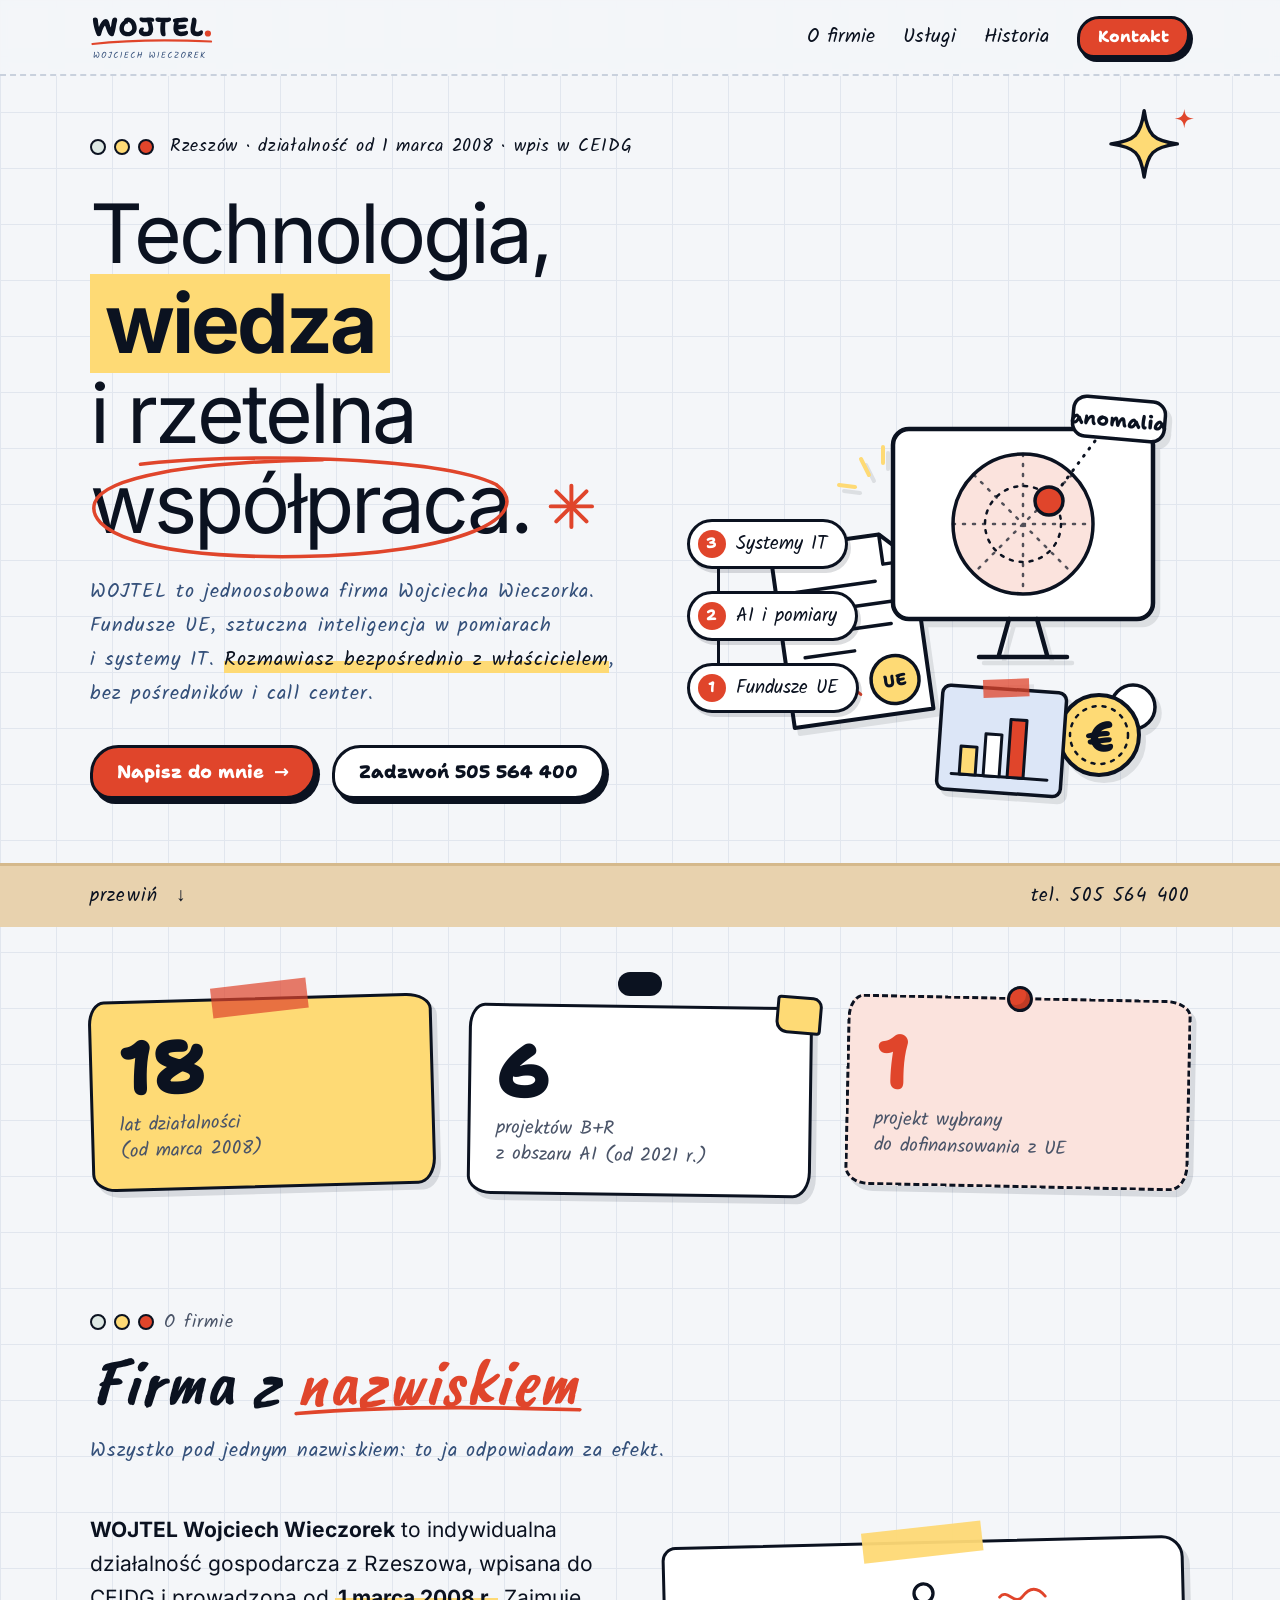
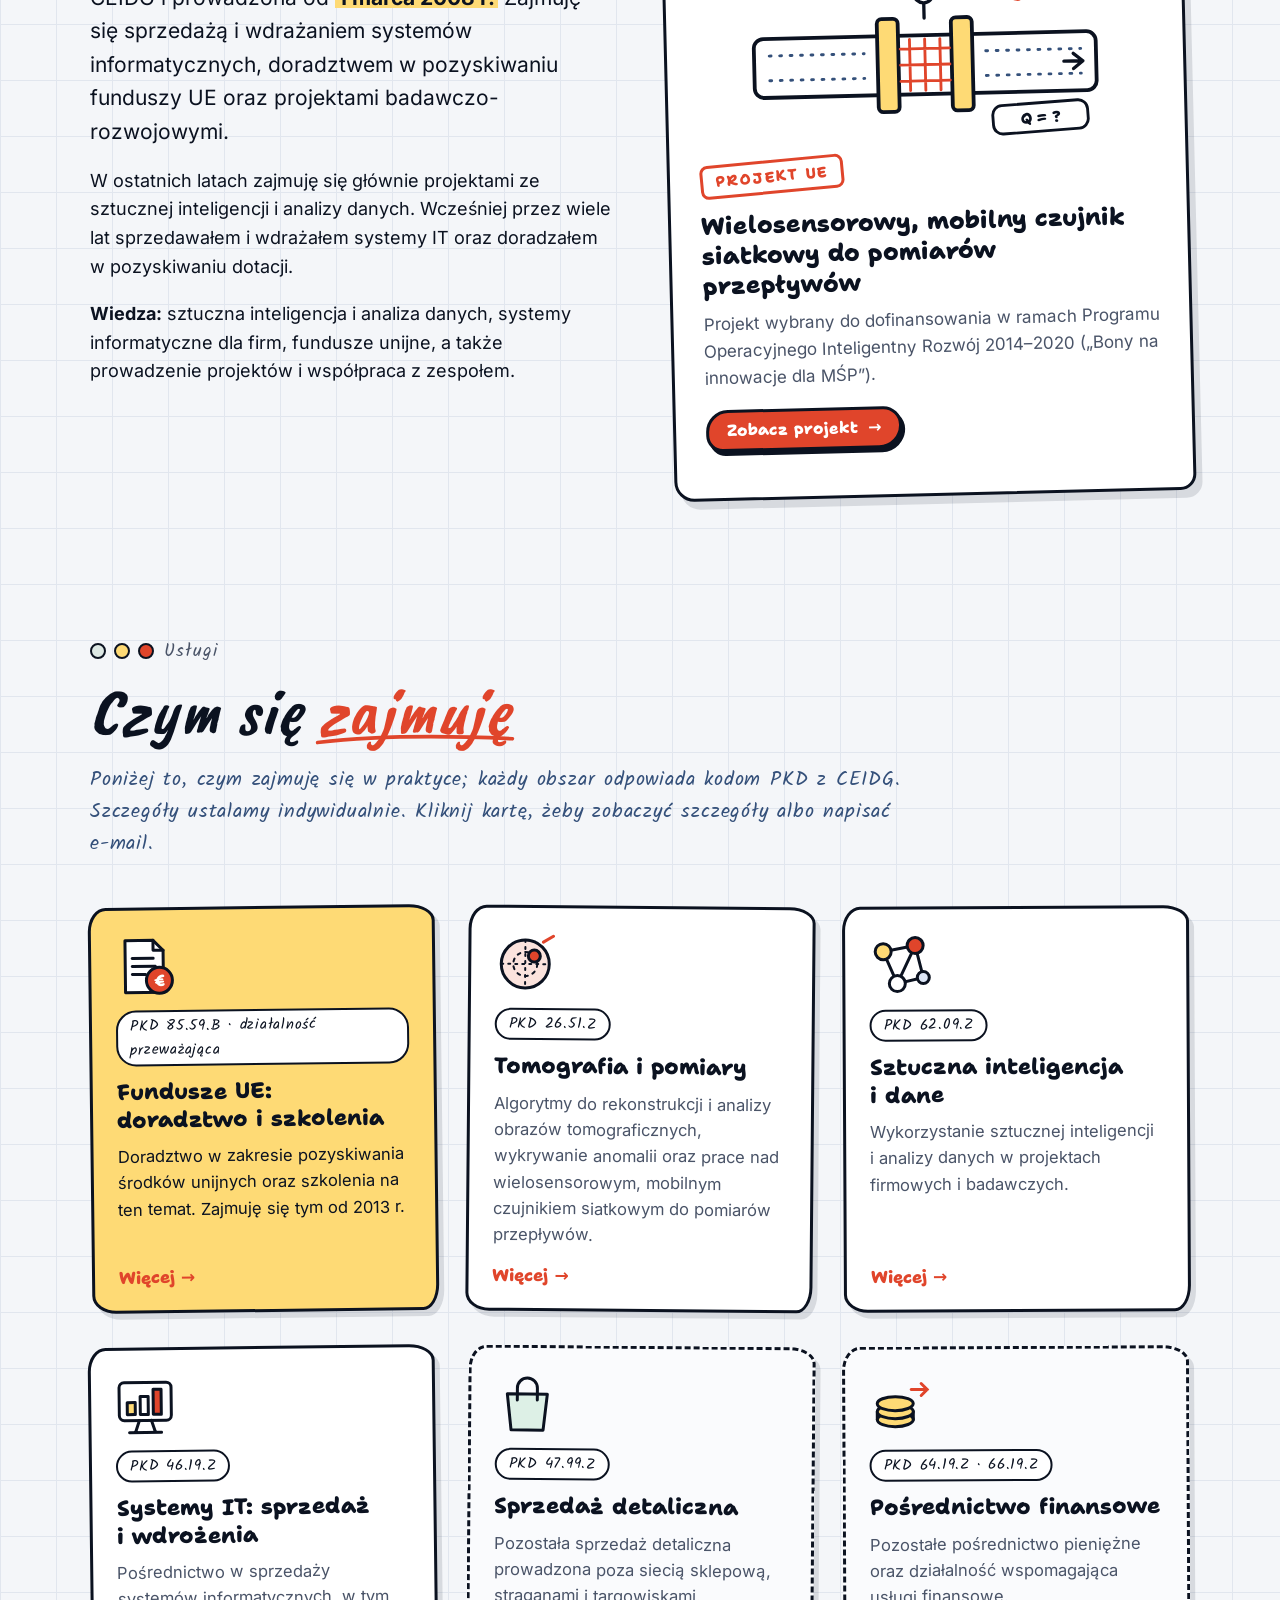
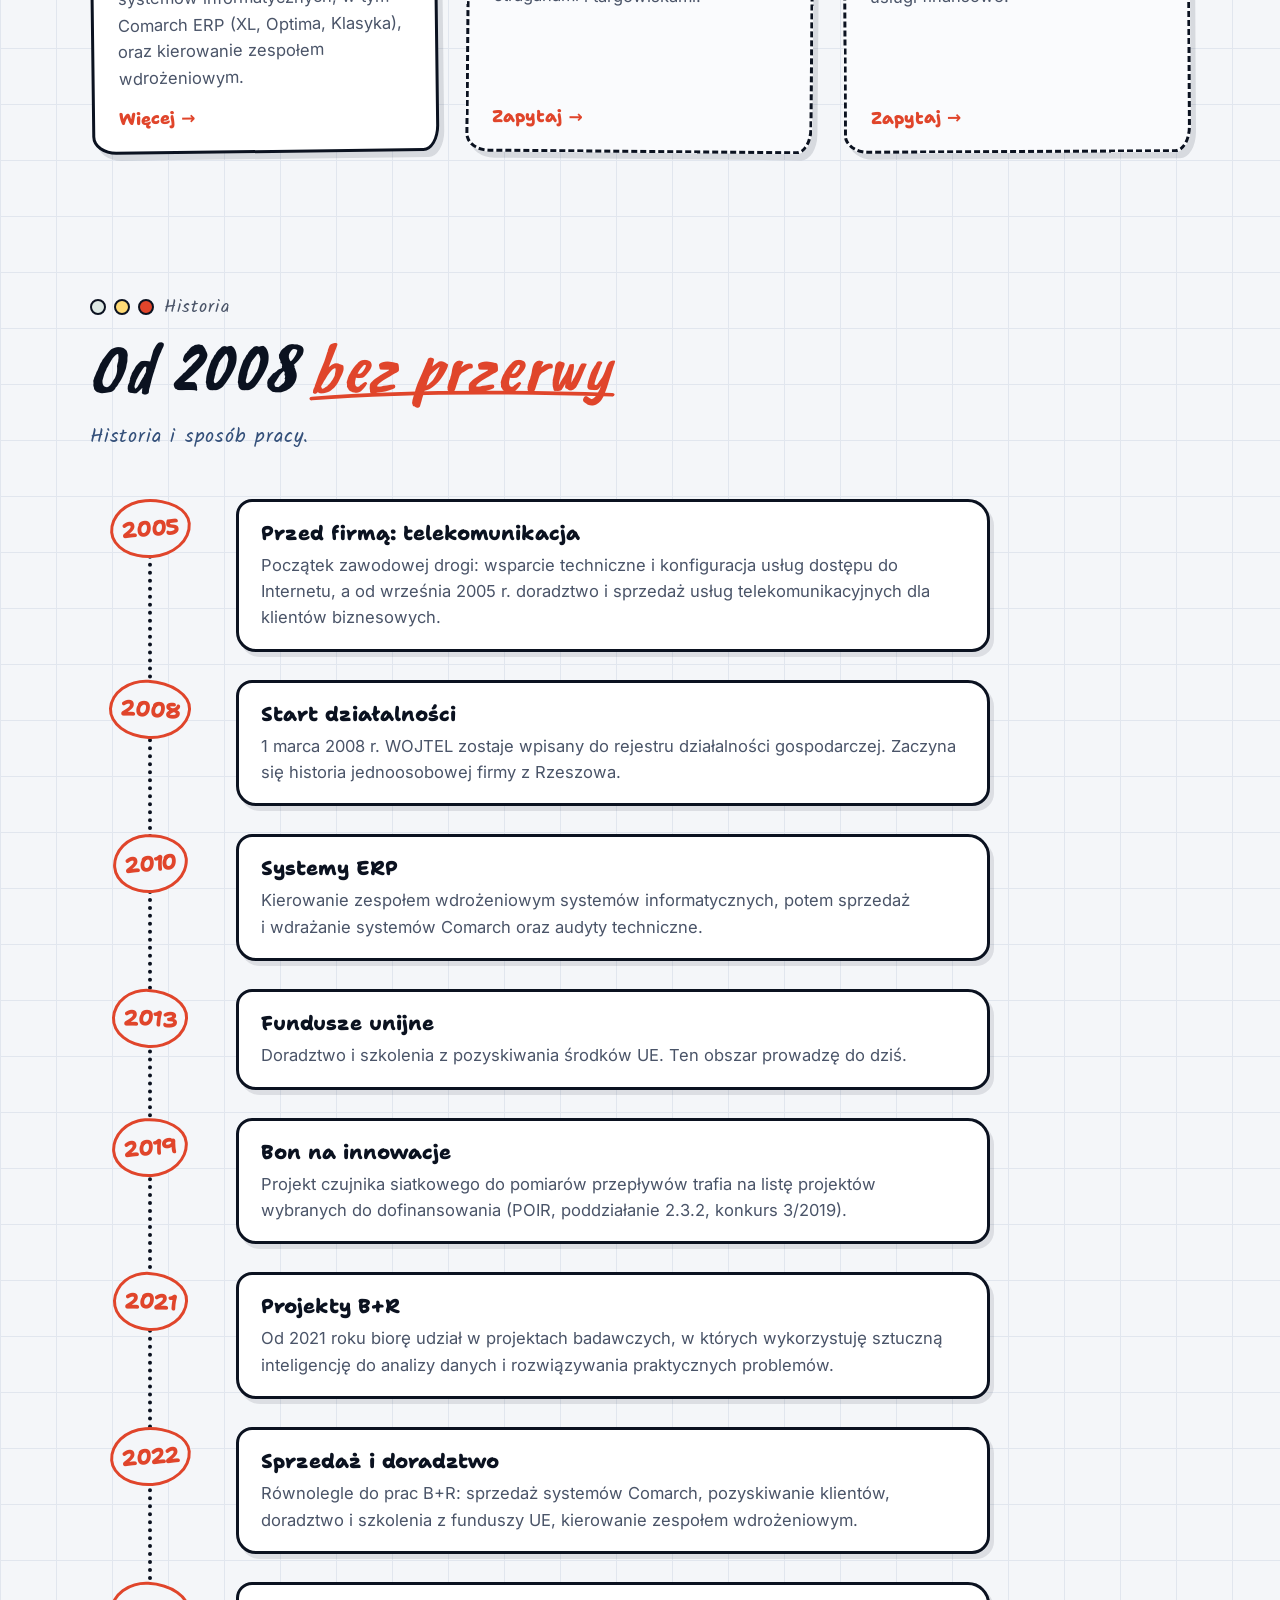
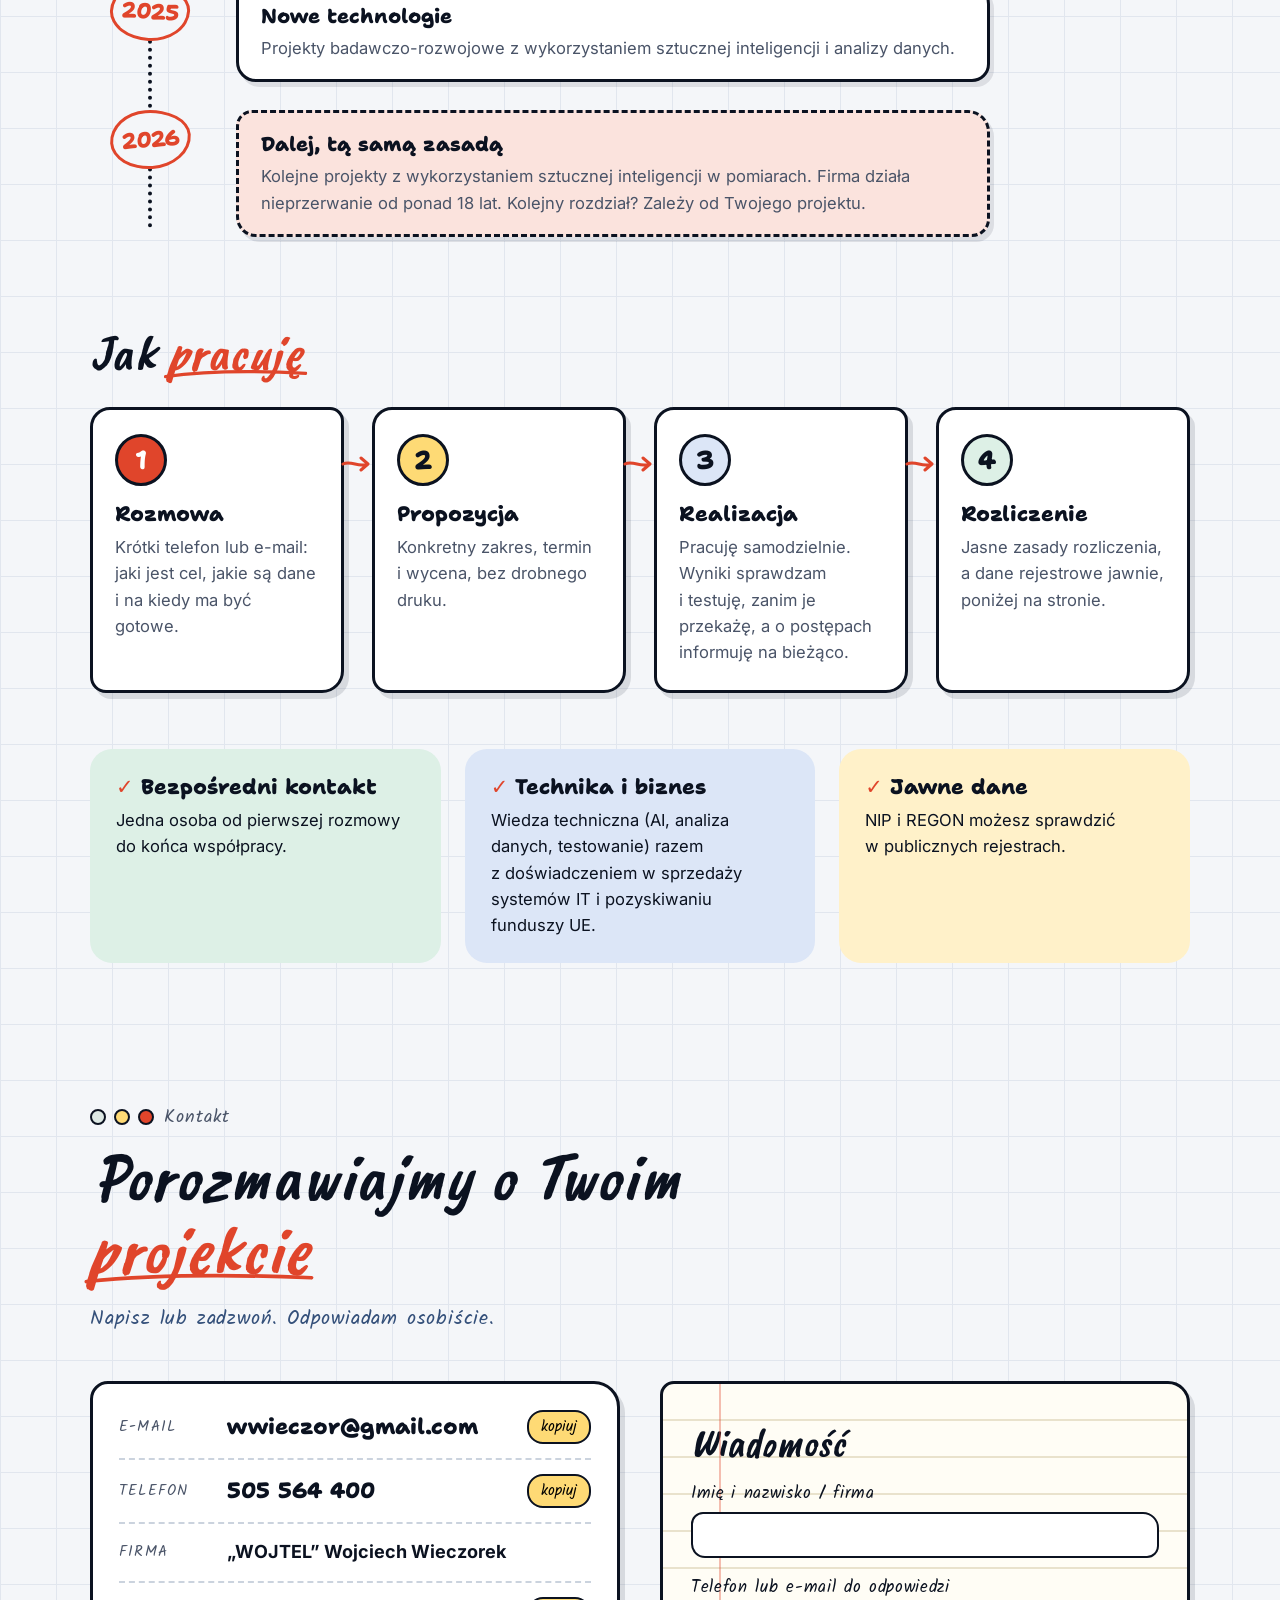
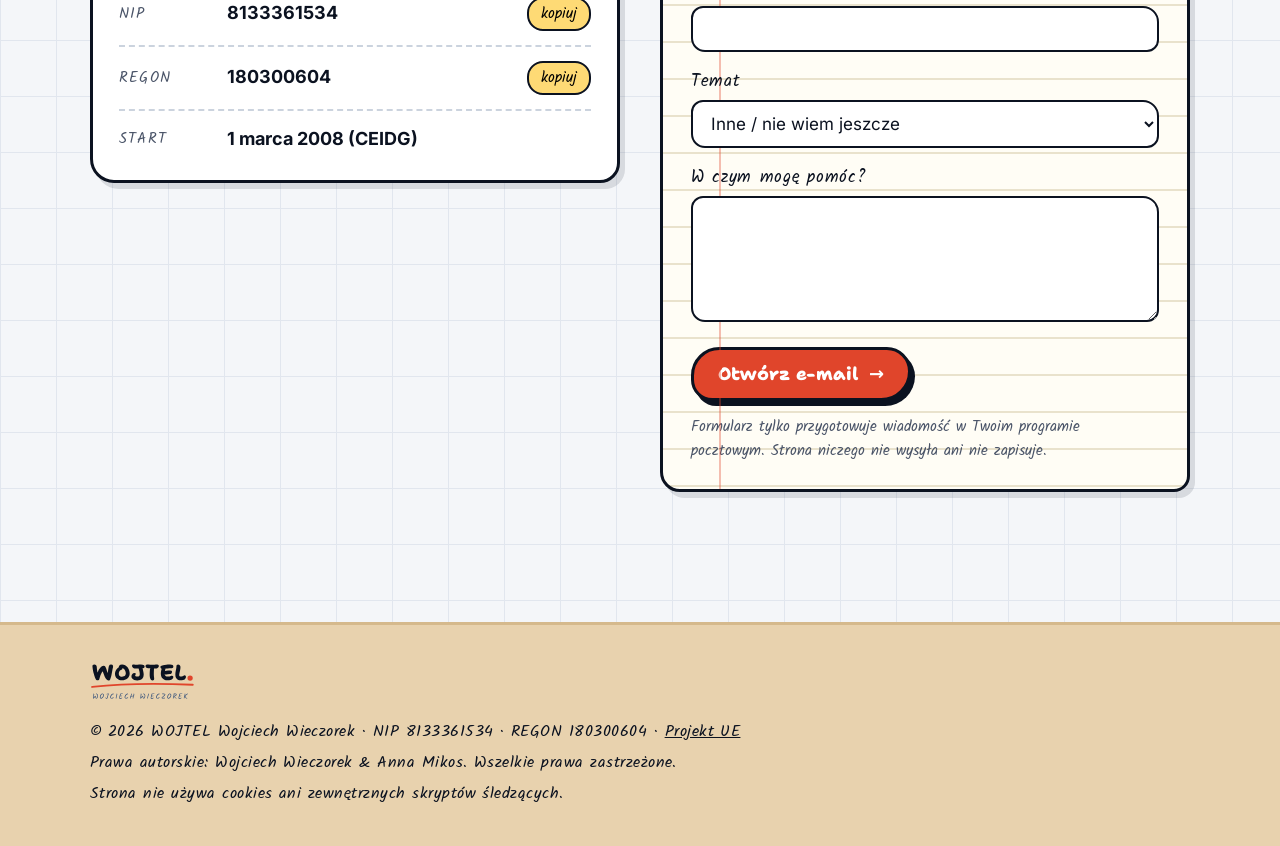
==== commit 5c248c7b: "Nowe logo WOJTEL w stylu szkicu na stronie Co-Authored-By: Claude Opus 5.5 <noreply@anthropic.com> C" ====
--- a/index.html
+++ b/index.html
@@ -73,7 +73,7 @@
 
 <header class="hdr">
   <div class="wrap hdr__in">
-    <a class="hdr__logo" href="#start" aria-label="WOJTEL – początek strony"><img src="assets/img/wojtel-logo-b-granat.svg" alt="WOJTEL Wojciech Wieczorek" width="147" height="42"></a>
+    <a class="hdr__logo" href="#start" aria-label="WOJTEL – początek strony"><img src="assets/img/wojtel-logo-szkic.svg" alt="WOJTEL Wojciech Wieczorek" width="126" height="52"></a>
     <button class="hdr__btn" type="button" aria-controls="nav" aria-expanded="false" aria-label="Menu"><span></span></button>
     <nav class="hdr__nav" id="nav" aria-label="Główna">
       <a href="#firma">O firmie</a>
@@ -313,7 +313,7 @@
 
 <footer class="foot">
   <div class="wrap foot__in">
-    <img src="assets/img/wojtel-logo-b-granat.svg" alt="WOJTEL" width="112" height="32">
+    <img src="assets/img/wojtel-logo-szkic.svg" alt="WOJTEL Wojciech Wieczorek" width="107" height="44">
     <p>© <span id="yr">2026</span> WOJTEL Wojciech Wieczorek · NIP 8133361534 · REGON 180300604 · <a href="projekt-ue.html">Projekt UE</a></p>
     <p>Prawa autorskie: Wojciech Wieczorek &amp; Anna Mikos. Wszelkie prawa zastrzeżone.</p>
     <p>Strona nie używa cookies ani zewnętrznych skryptów śledzących.</p>
--- a/assets/szkic.css
+++ b/assets/szkic.css
@@ -49,7 +49,7 @@
 /* ---------- nagłówek ---------- */
 .hdr{position:sticky;top:0;z-index:50;background:rgba(244,246,249,.92);backdrop-filter:blur(6px);-webkit-backdrop-filter:blur(6px);border-bottom:2px dashed #C9D1DD}
 .hdr__in{display:flex;align-items:center;justify-content:space-between;height:74px;gap:20px}
-.hdr__logo img{height:40px;width:auto}
+.hdr__logo img{height:52px;width:auto}
 .hdr__nav{display:flex;align-items:center;gap:28px;font:400 20px var(--type)}
 .hdr__nav a:not(.btn){text-decoration:none;position:relative}
 .hdr__nav a:not(.btn):hover{color:var(--red)}
@@ -176,7 +176,7 @@
 /* stopka */
 .foot{margin-top:90px;background:var(--desk);border-top:3px solid #D5B98C;padding:34px 0 40px}
 .foot__in{display:flex;flex-direction:column;gap:6px;font:400 16px var(--type);letter-spacing:.03em}
-.foot img{height:34px;width:auto;margin-bottom:10px}
+.foot img{height:44px;width:auto;margin-bottom:10px}
 .toast{position:fixed;left:50%;bottom:24px;transform:translate(-50%,120px);background:var(--ink);color:#fff;font:800 16px var(--hand);
   padding:12px 22px;border-radius:30px;transition:transform .25s;z-index:99}
 .toast.on{transform:translate(-50%,0)}
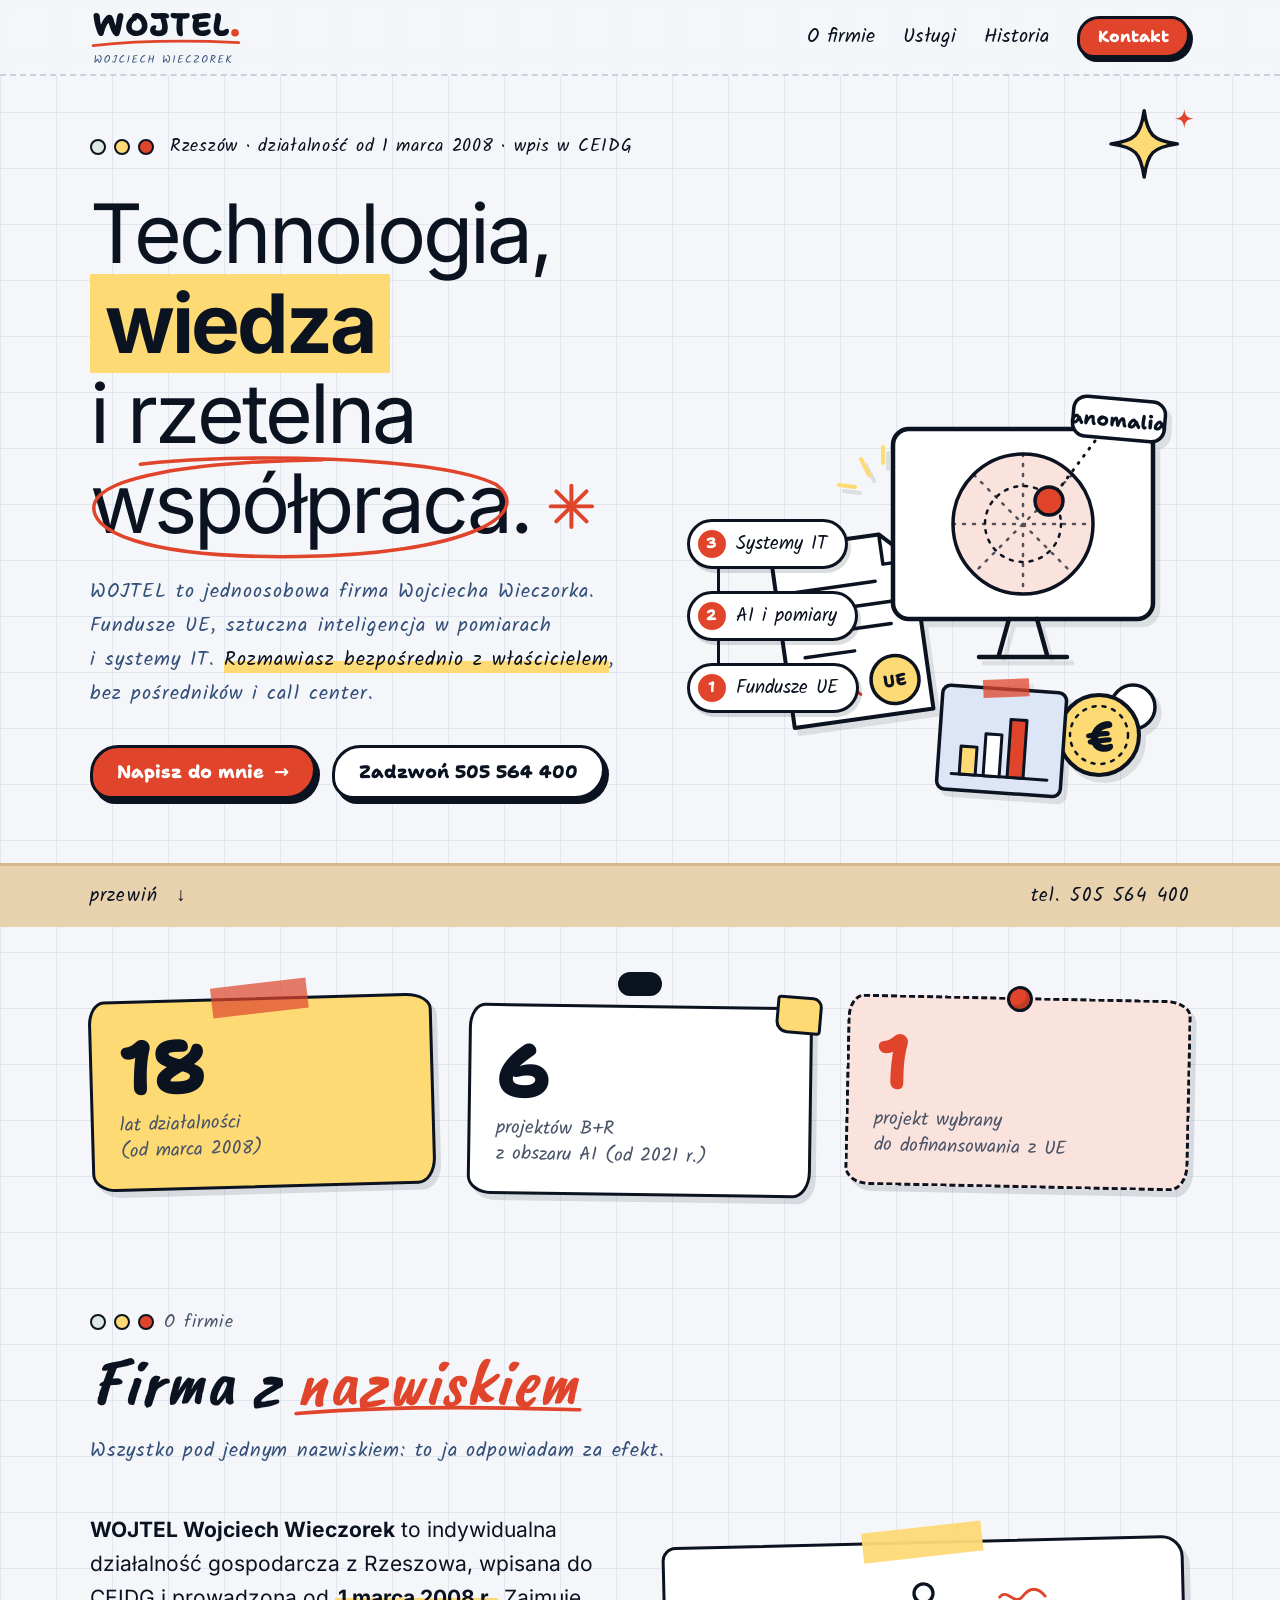
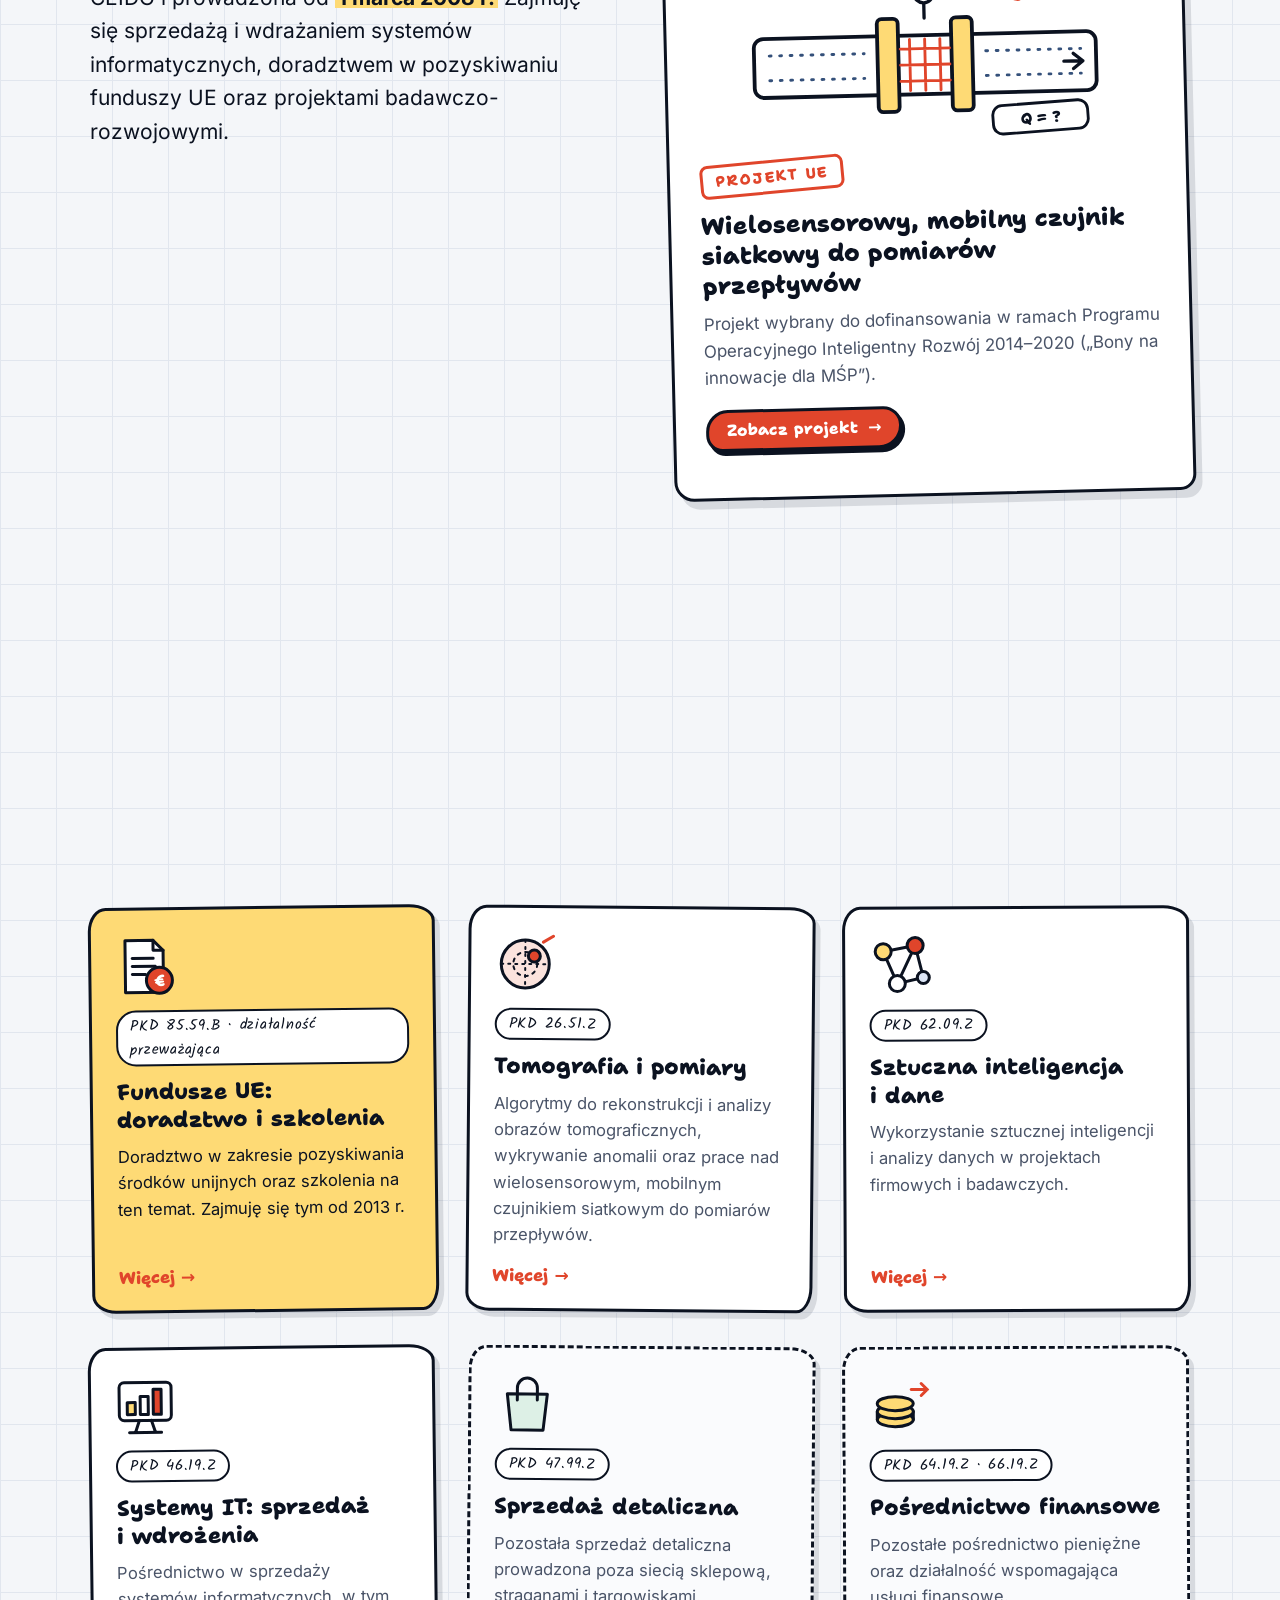
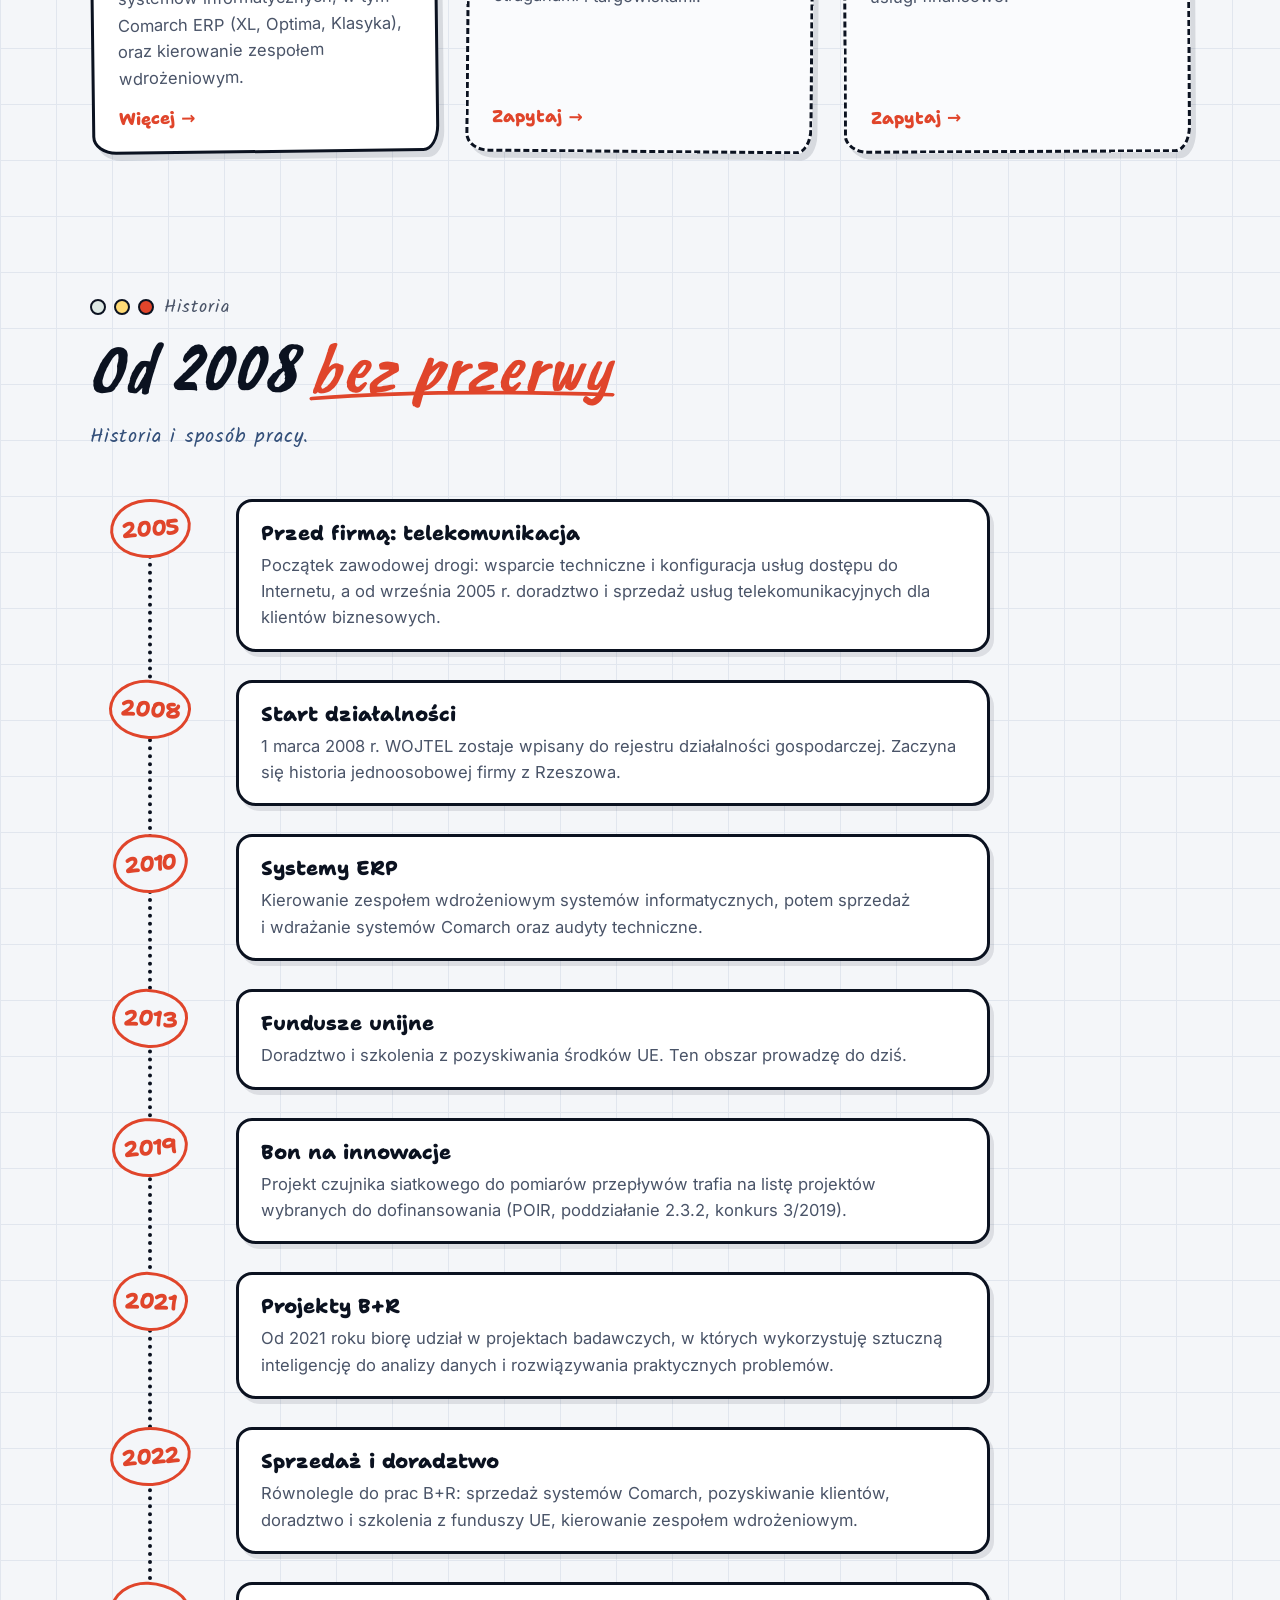
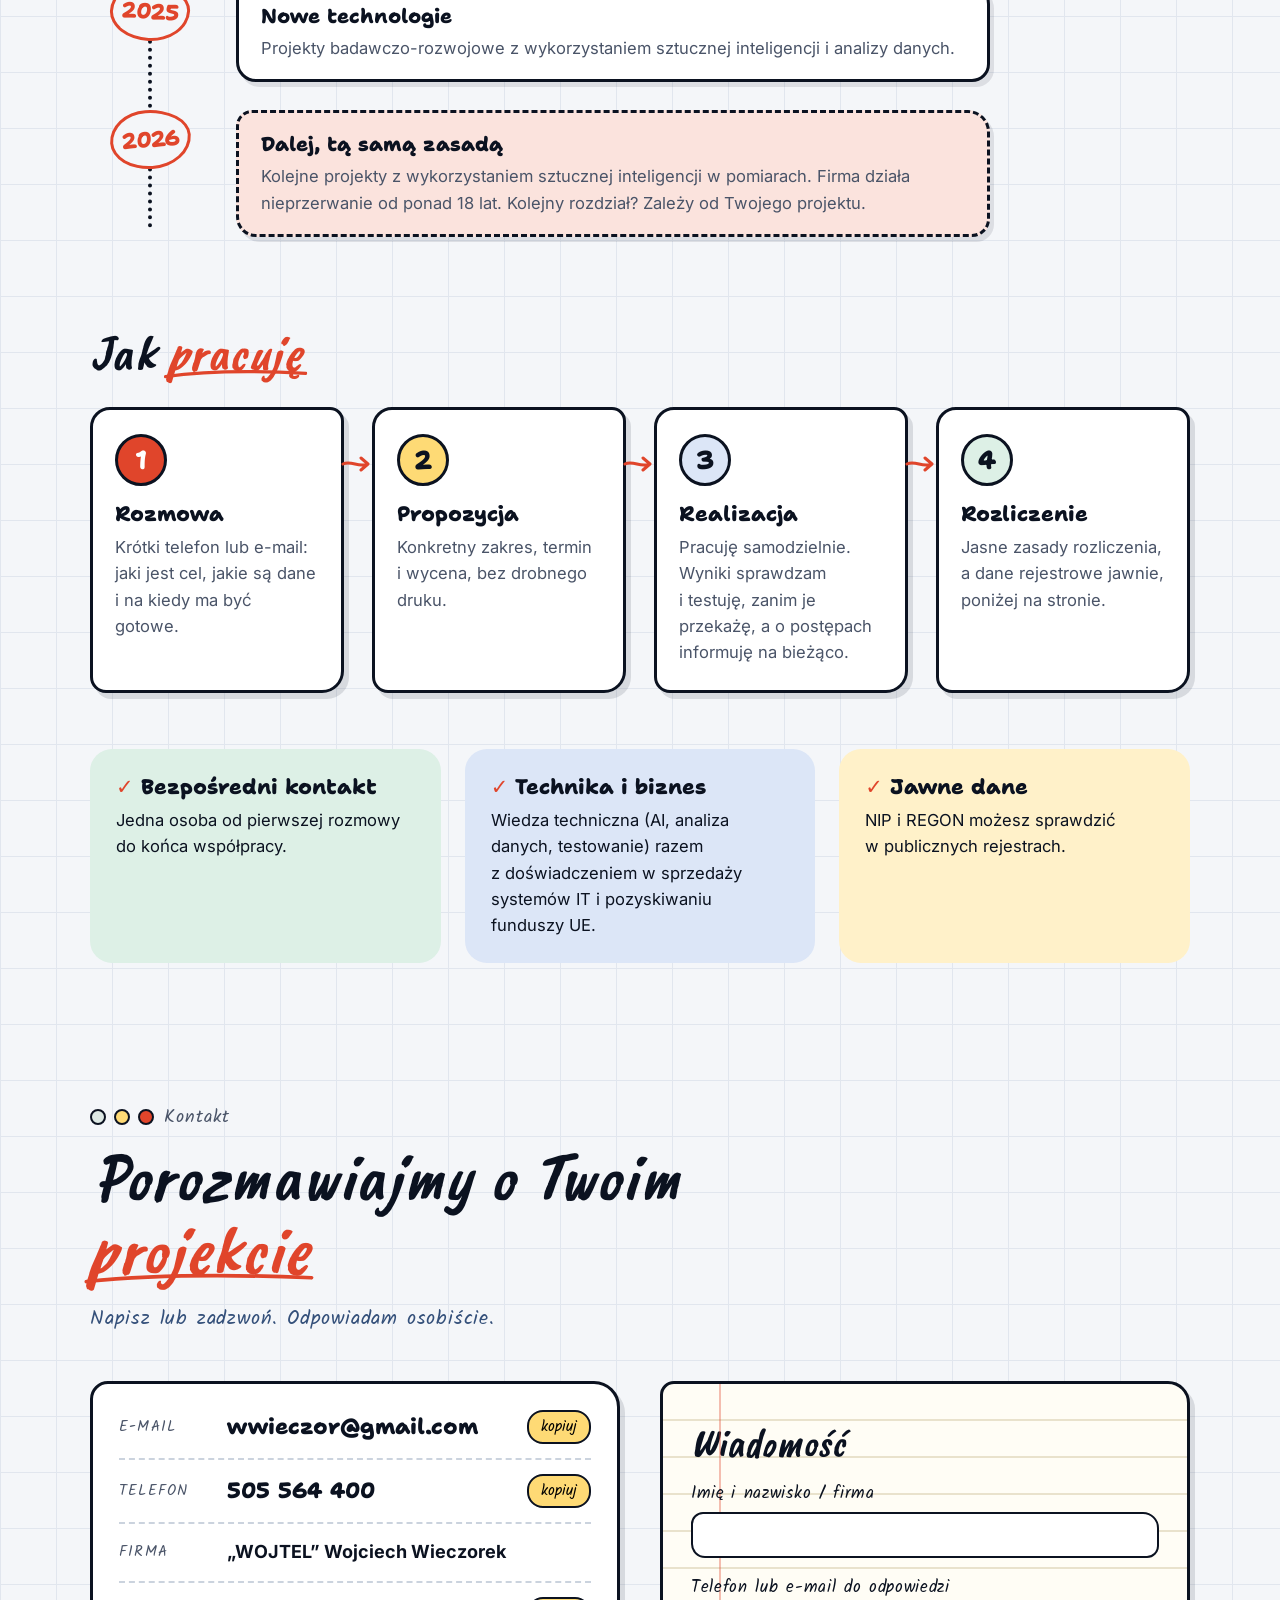
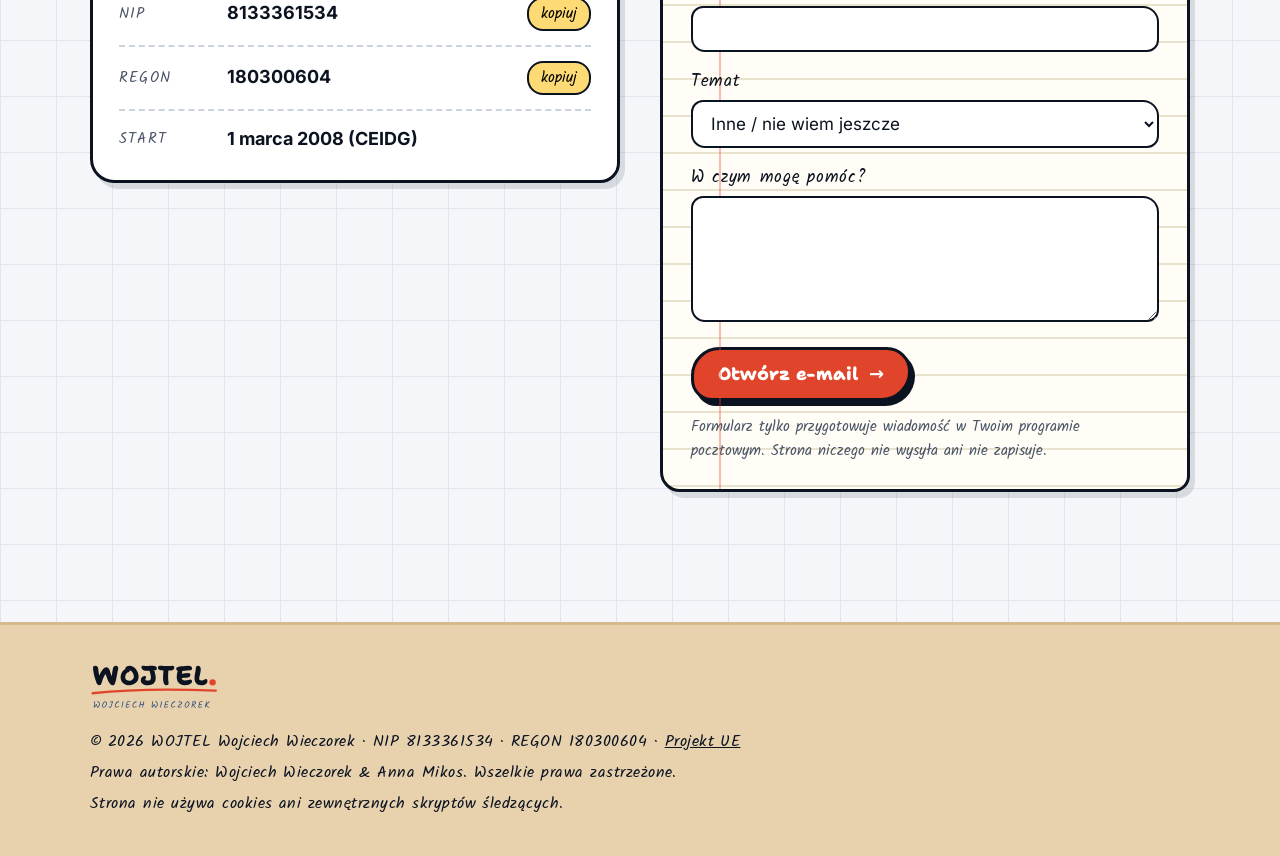
==== commit b58d7471: "Większe logo w nagłówku i stopce strony Co-Authored-By: Claude Opus 5.5 <noreply@anthropic.com> Clau" ====
--- a/index.html
+++ b/index.html
@@ -73,7 +73,7 @@
 
 <header class="hdr">
   <div class="wrap hdr__in">
-    <a class="hdr__logo" href="#start" aria-label="WOJTEL – początek strony"><img src="assets/img/wojtel-logo-szkic.svg" alt="WOJTEL Wojciech Wieczorek" width="126" height="52"></a>
+    <a class="hdr__logo" href="#start" aria-label="WOJTEL – początek strony"><img src="assets/img/wojtel-logo-szkic.svg" alt="WOJTEL Wojciech Wieczorek" width="155" height="64"></a>
     <button class="hdr__btn" type="button" aria-controls="nav" aria-expanded="false" aria-label="Menu"><span></span></button>
     <nav class="hdr__nav" id="nav" aria-label="Główna">
       <a href="#firma">O firmie</a>
@@ -313,7 +313,7 @@
 
 <footer class="foot">
   <div class="wrap foot__in">
-    <img src="assets/img/wojtel-logo-szkic.svg" alt="WOJTEL Wojciech Wieczorek" width="107" height="44">
+    <img src="assets/img/wojtel-logo-szkic.svg" alt="WOJTEL Wojciech Wieczorek" width="131" height="54">
     <p>© <span id="yr">2026</span> WOJTEL Wojciech Wieczorek · NIP 8133361534 · REGON 180300604 · <a href="projekt-ue.html">Projekt UE</a></p>
     <p>Prawa autorskie: Wojciech Wieczorek &amp; Anna Mikos. Wszelkie prawa zastrzeżone.</p>
     <p>Strona nie używa cookies ani zewnętrznych skryptów śledzących.</p>
--- a/assets/szkic.css
+++ b/assets/szkic.css
@@ -49,7 +49,7 @@
 /* ---------- nagłówek ---------- */
 .hdr{position:sticky;top:0;z-index:50;background:rgba(244,246,249,.92);backdrop-filter:blur(6px);-webkit-backdrop-filter:blur(6px);border-bottom:2px dashed #C9D1DD}
 .hdr__in{display:flex;align-items:center;justify-content:space-between;height:74px;gap:20px}
-.hdr__logo img{height:52px;width:auto}
+.hdr__logo img{height:64px;width:auto}
 .hdr__nav{display:flex;align-items:center;gap:28px;font:400 20px var(--type)}
 .hdr__nav a:not(.btn){text-decoration:none;position:relative}
 .hdr__nav a:not(.btn):hover{color:var(--red)}
@@ -176,7 +176,7 @@
 /* stopka */
 .foot{margin-top:90px;background:var(--desk);border-top:3px solid #D5B98C;padding:34px 0 40px}
 .foot__in{display:flex;flex-direction:column;gap:6px;font:400 16px var(--type);letter-spacing:.03em}
-.foot img{height:44px;width:auto;margin-bottom:10px}
+.foot img{height:54px;width:auto;margin-bottom:10px}
 .toast{position:fixed;left:50%;bottom:24px;transform:translate(-50%,120px);background:var(--ink);color:#fff;font:800 16px var(--hand);
   padding:12px 22px;border-radius:30px;transition:transform .25s;z-index:99}
 .toast.on{transform:translate(-50%,0)}
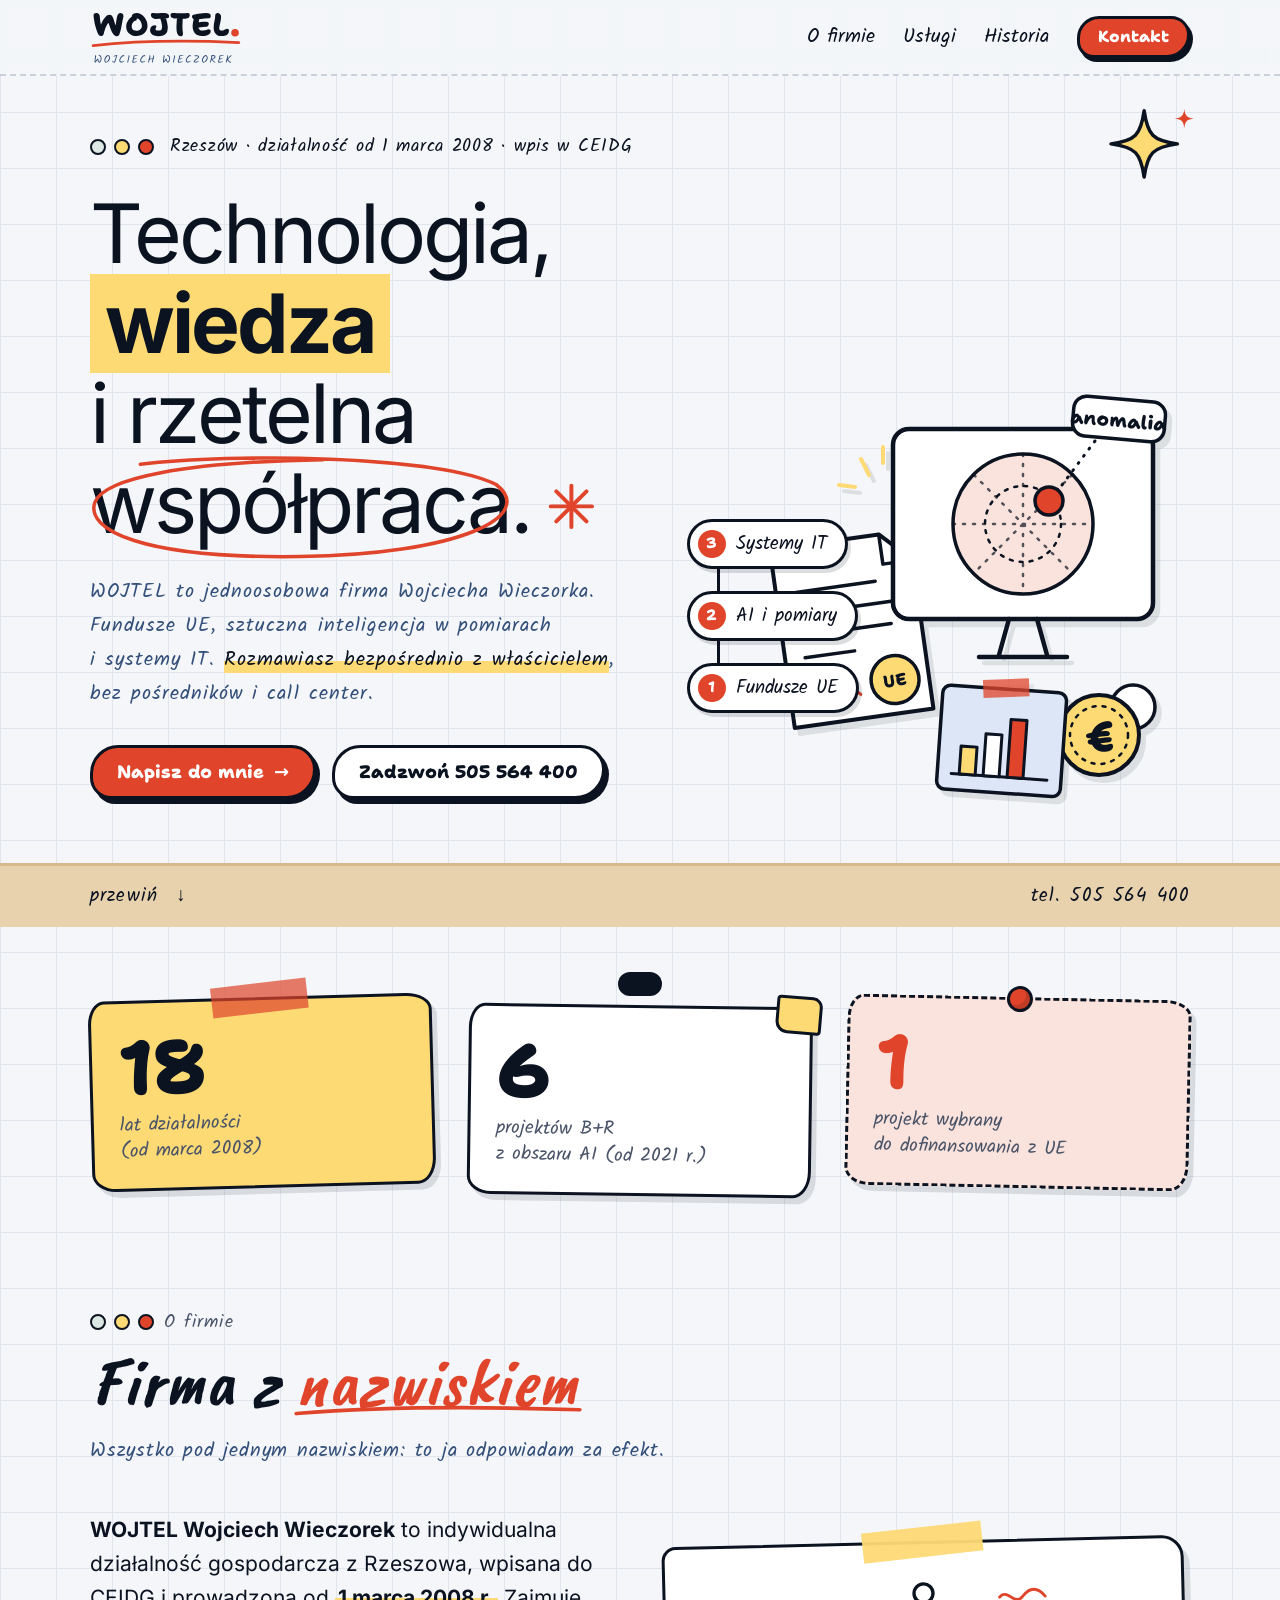
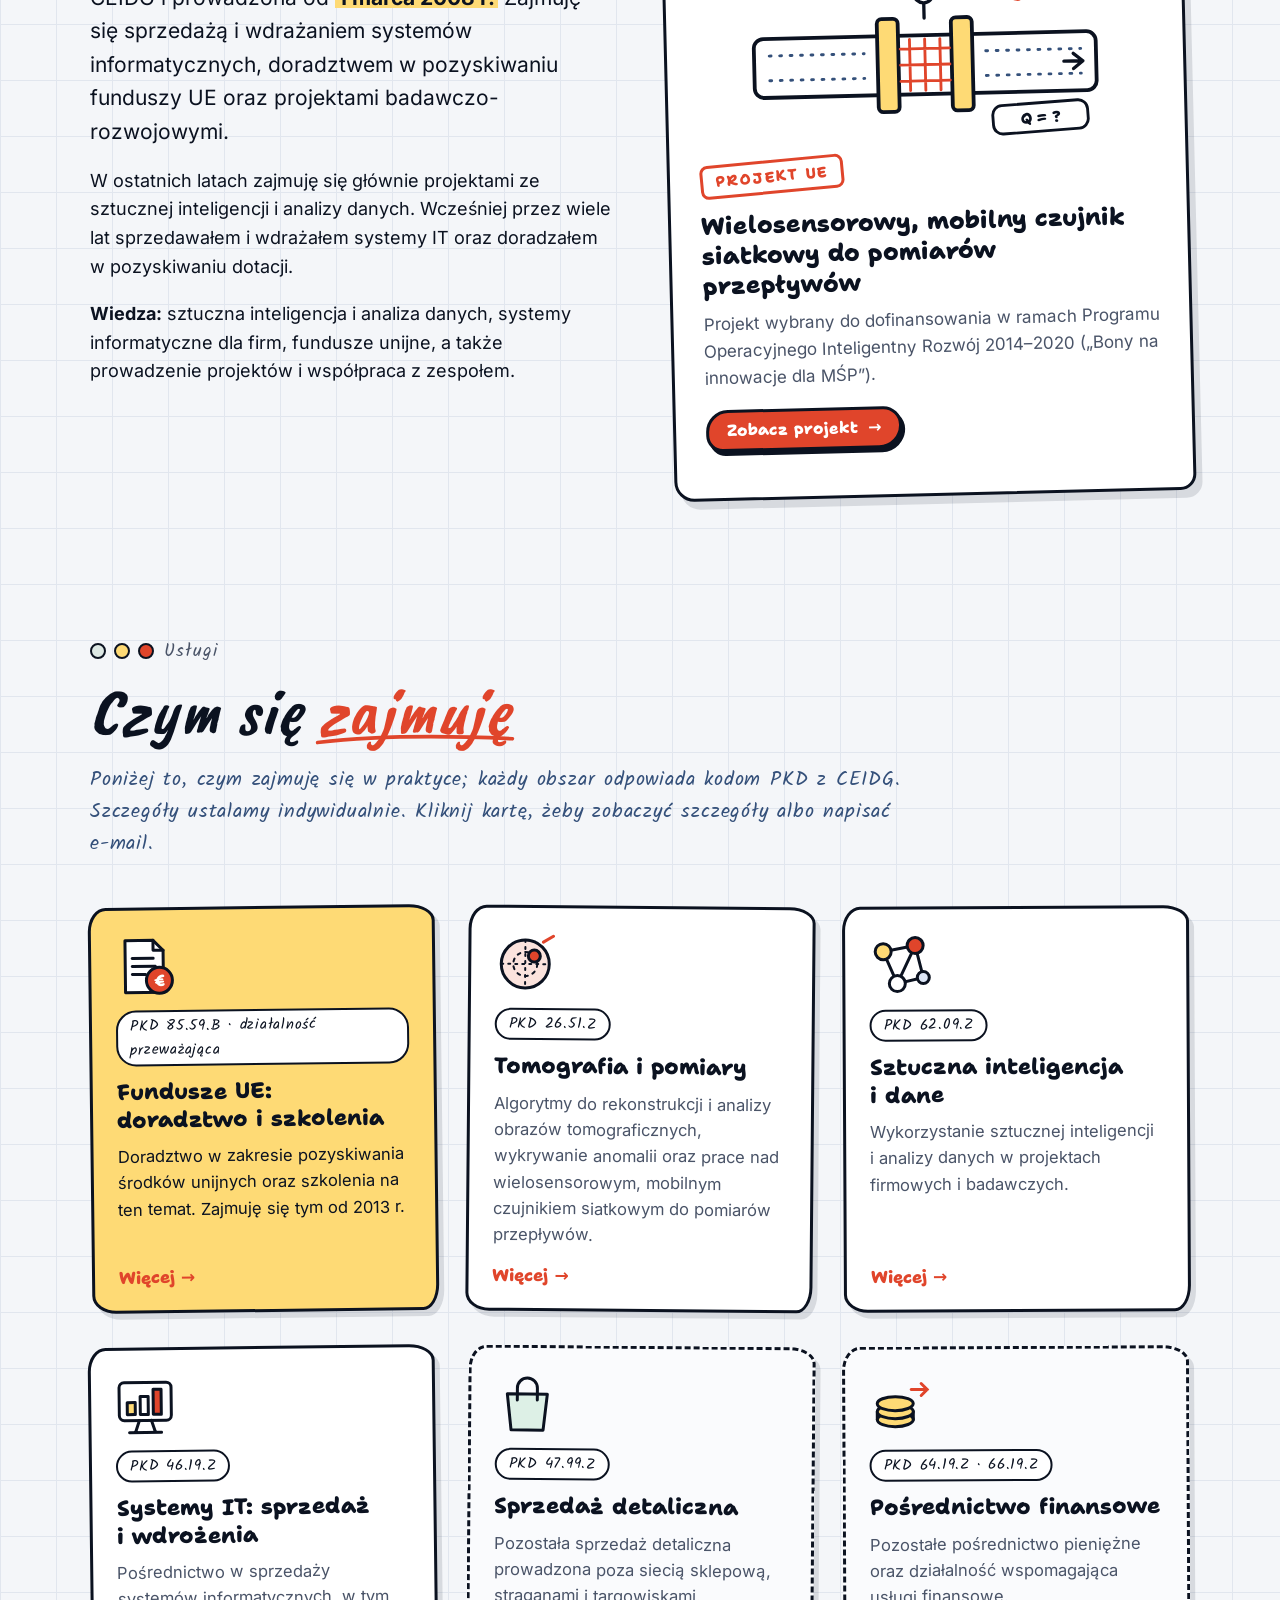
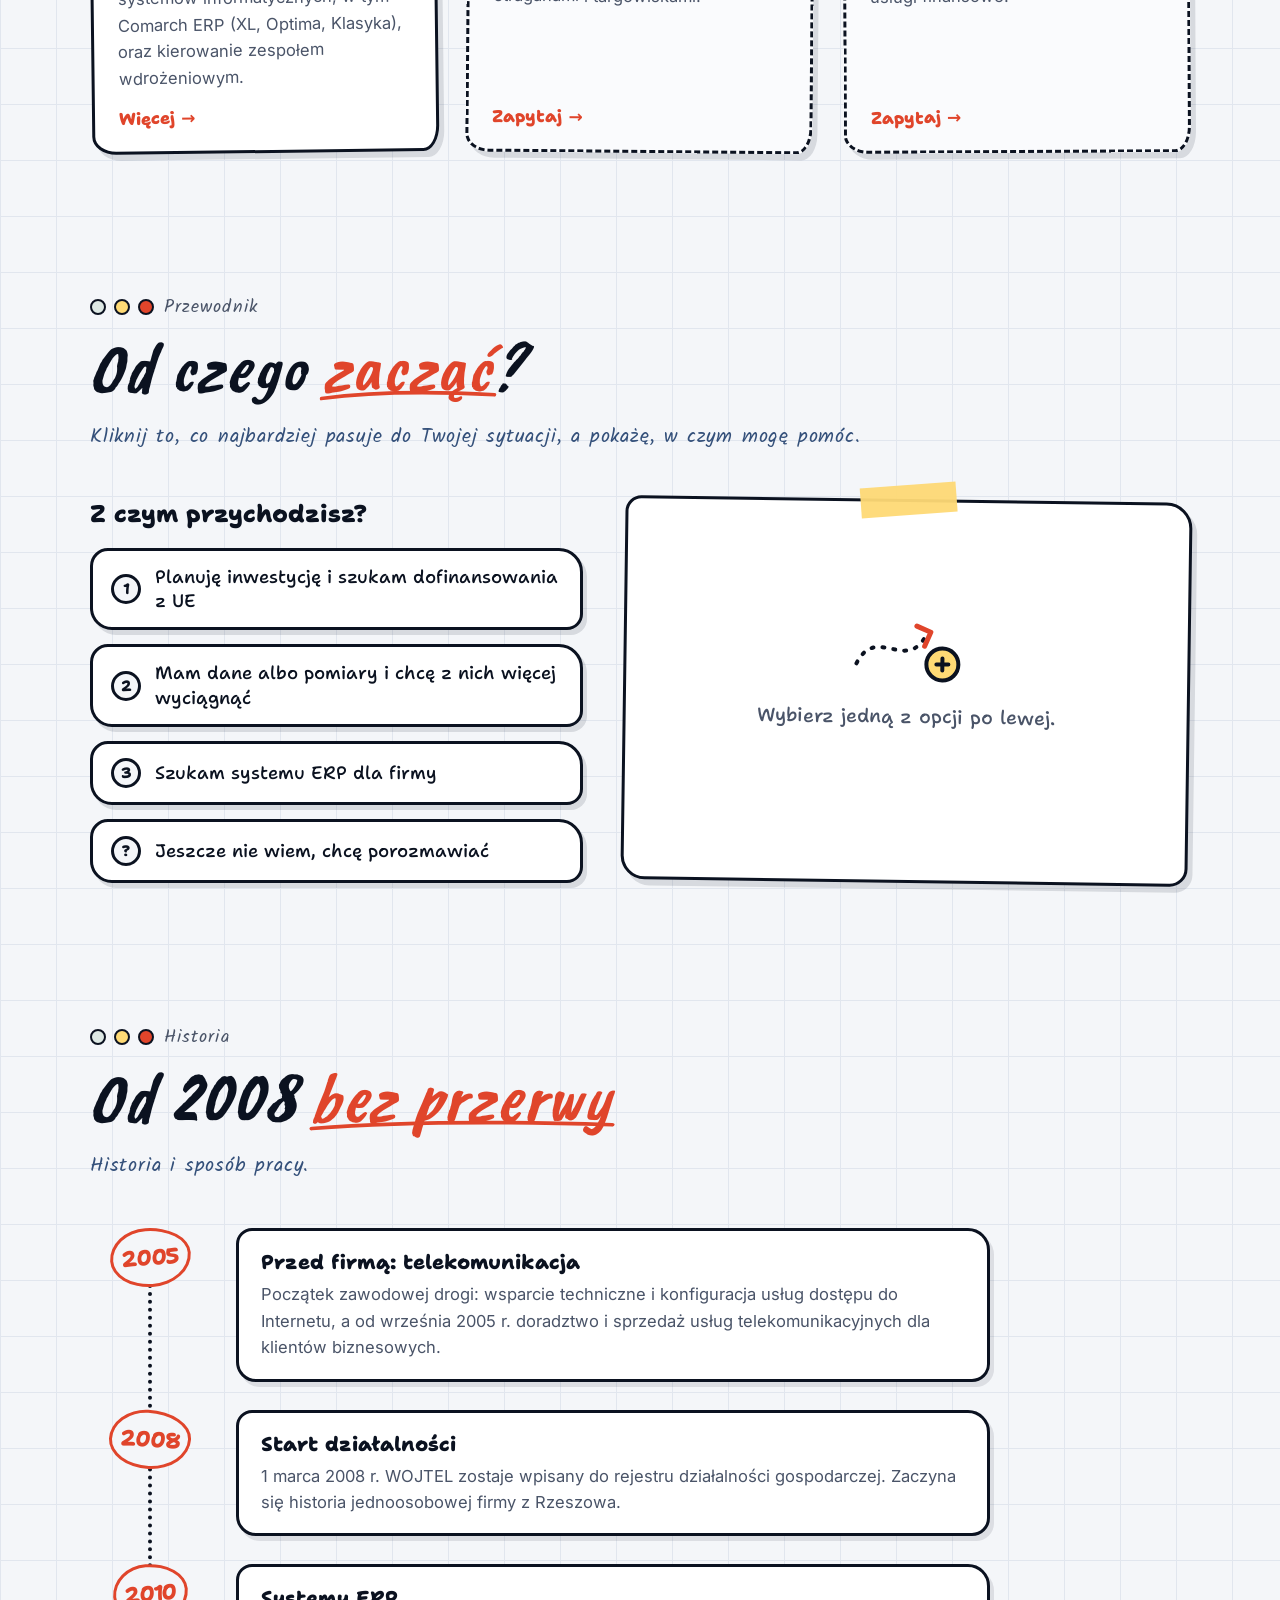
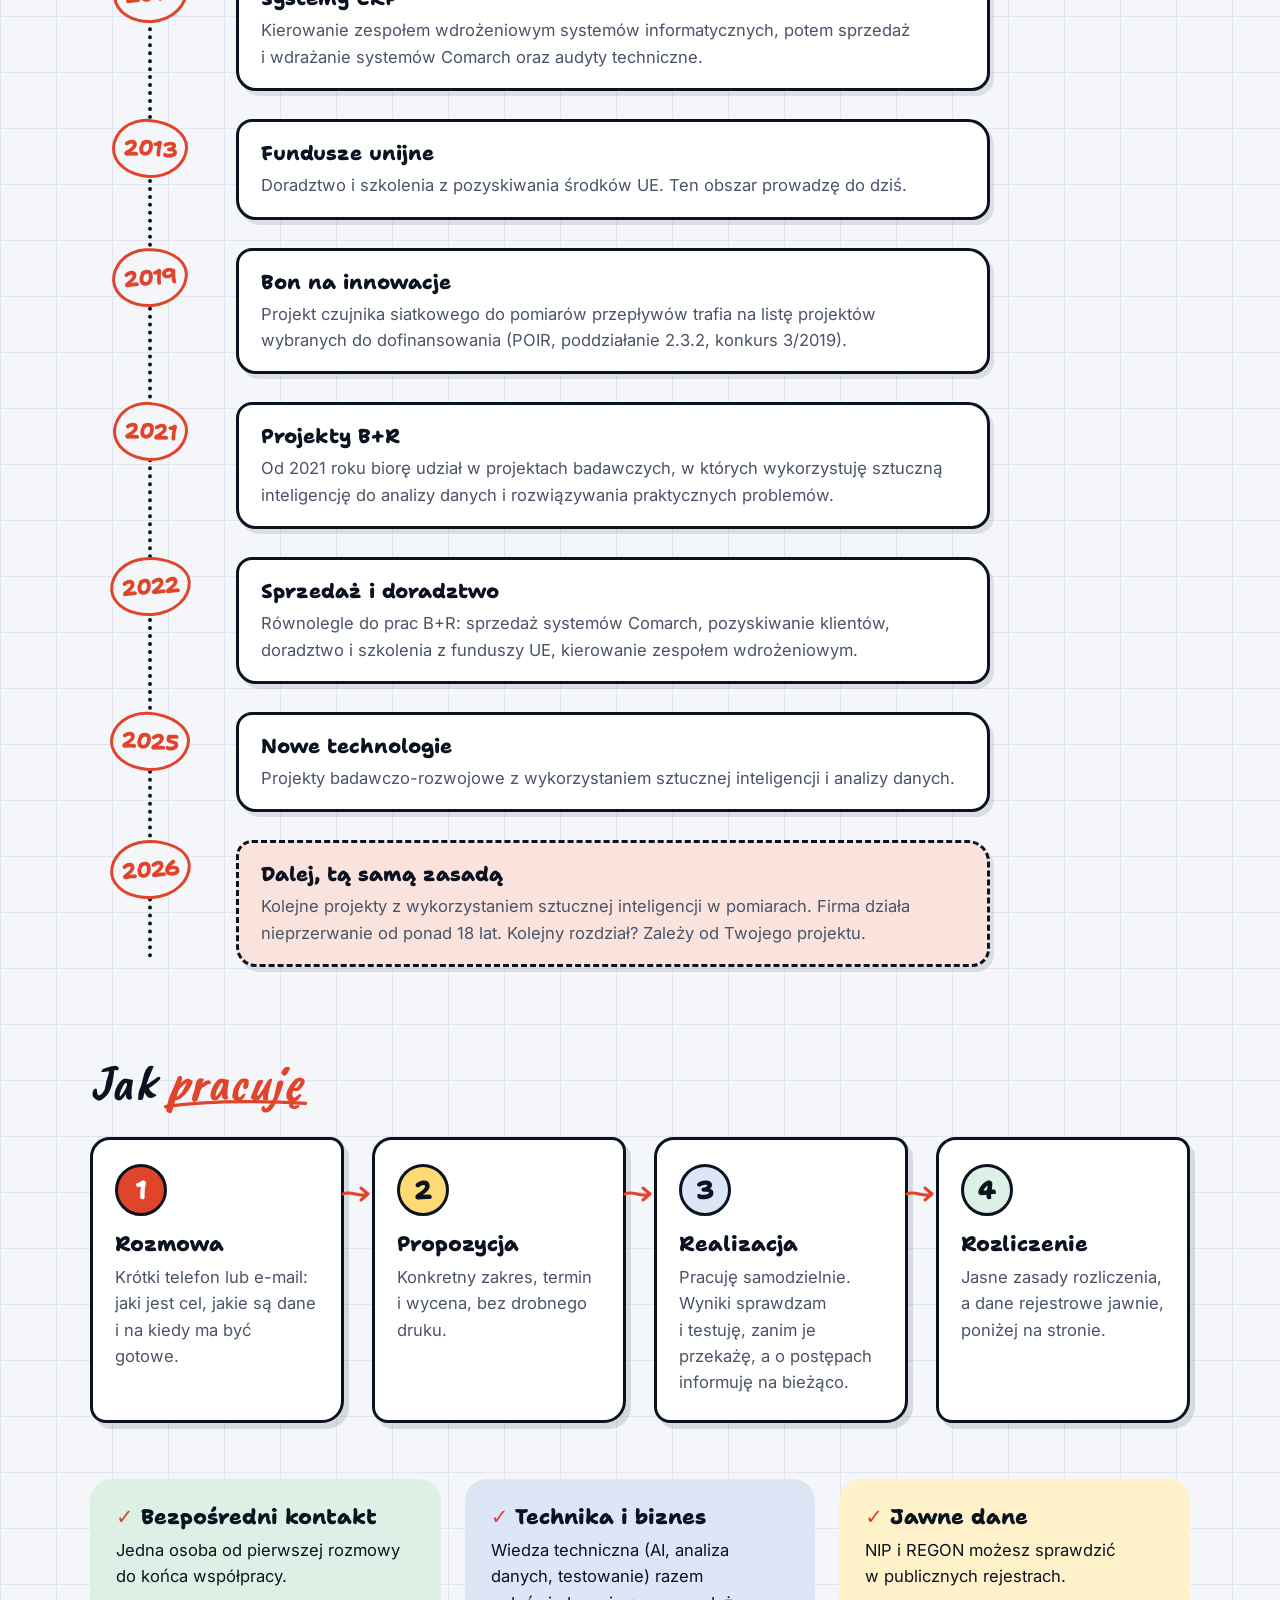
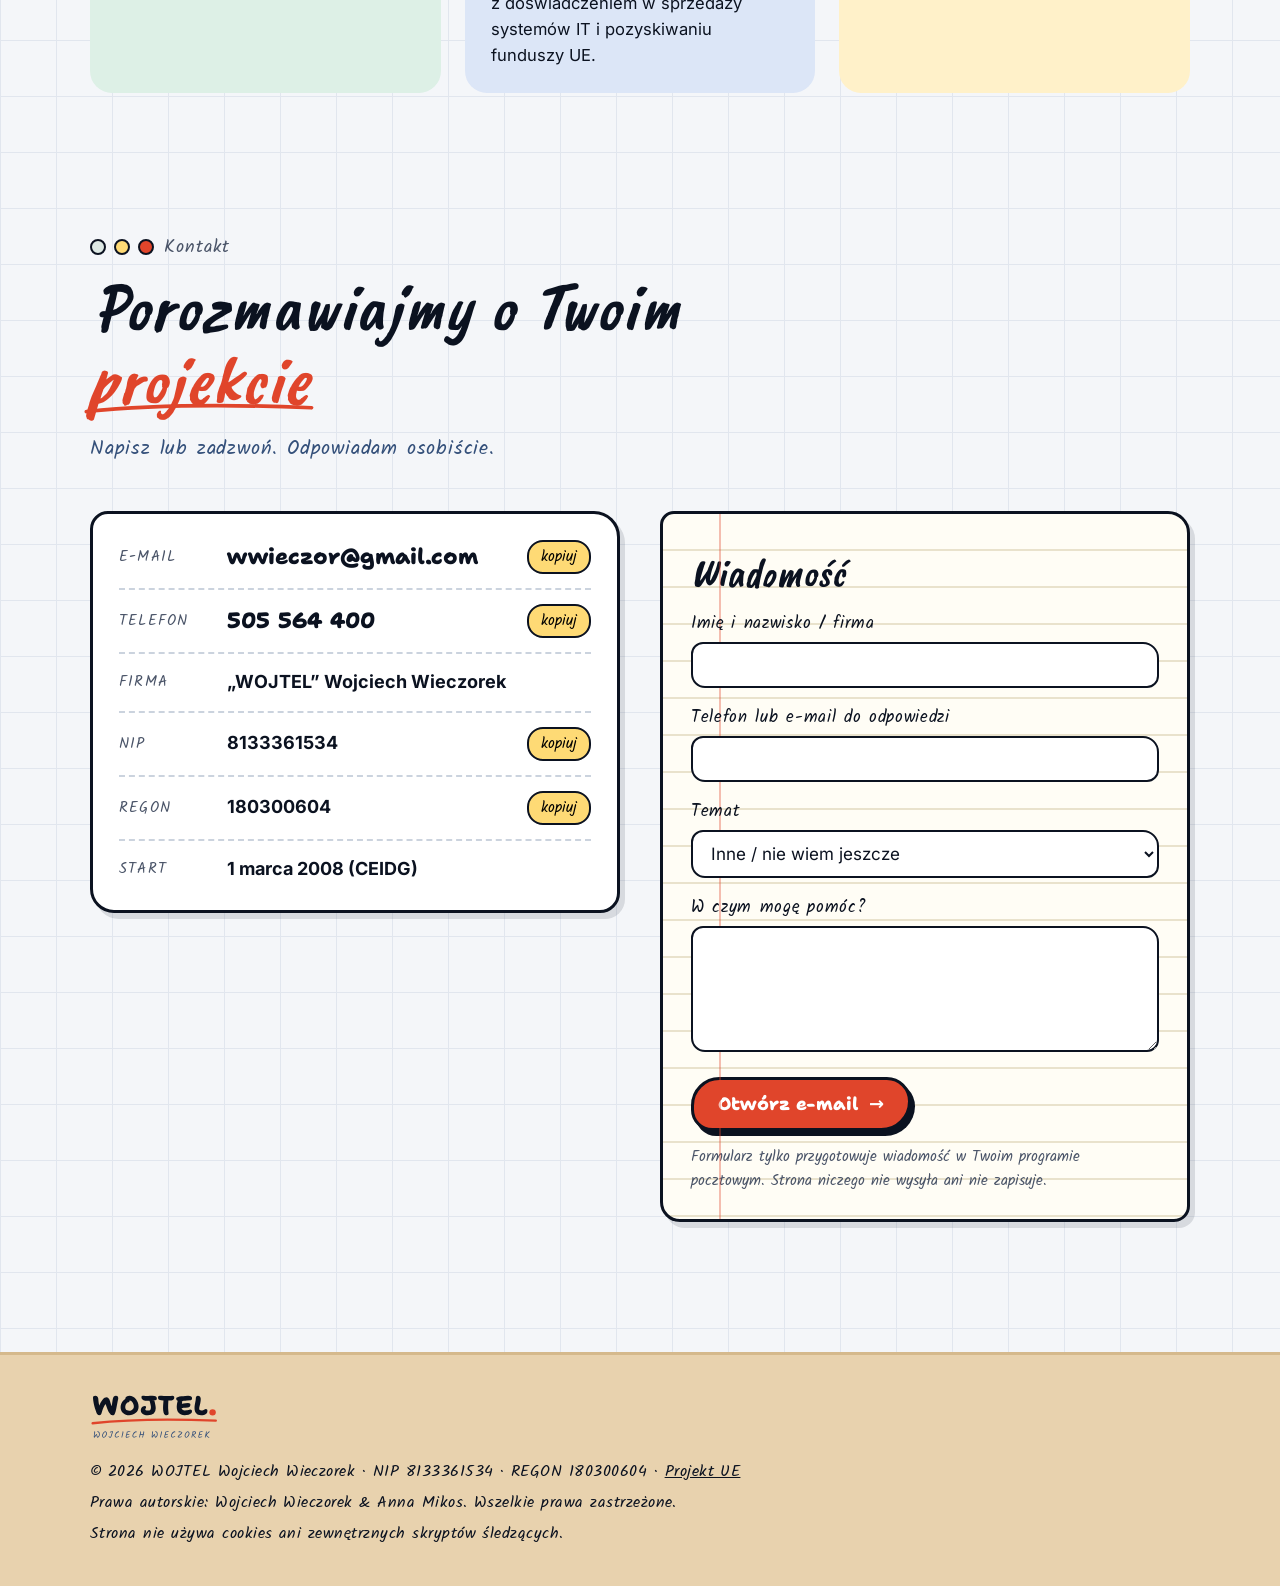
==== commit 62ae607c: "Interaktywna strona: przewodnik „Od czego zacząć?”, animacje w stylu szkicu - przewodnik z 4 opcjami" ====
--- a/index.html
+++ b/index.html
@@ -243,6 +243,38 @@
   </div>
 </section>
 
+<section class="sec" id="od-czego-zaczac" aria-labelledby="h-guide">
+  <div class="wrap">
+    <div class="sec__head">
+      <p class="kicker rv"><span class="dots" aria-hidden="true"><i></i><i></i><i></i></span>Przewodnik</p>
+      <h2 id="h-guide" class="rv">Od czego <span class="squig">zacząć</span>?</h2>
+      <p class="sec__lead rv">Kliknij to, co najbardziej pasuje do Twojej sytuacji, a pokażę, w&nbsp;czym mogę pomóc.</p>
+    </div>
+    <div class="guide" id="przewodnik">
+      <div class="rv">
+        <p class="guide__q">Z&nbsp;czym przychodzisz?</p>
+        <div class="chips" role="group" aria-label="Wybierz swoją sytuację">
+          <button class="chip" type="button" data-wybor="dotacje" aria-pressed="false" aria-controls="przewodnik-wynik"><i>1</i>Planuję inwestycję i&nbsp;szukam dofinansowania z&nbsp;UE</button>
+          <button class="chip" type="button" data-wybor="dane" aria-pressed="false" aria-controls="przewodnik-wynik"><i>2</i>Mam dane albo pomiary i&nbsp;chcę z&nbsp;nich więcej wyciągnąć</button>
+          <button class="chip" type="button" data-wybor="erp" aria-pressed="false" aria-controls="przewodnik-wynik"><i>3</i>Szukam systemu ERP dla firmy</button>
+          <button class="chip" type="button" data-wybor="nie-wiem" aria-pressed="false" aria-controls="przewodnik-wynik"><i>?</i>Jeszcze nie wiem, chcę porozmawiać</button>
+        </div>
+      </div>
+      <div class="guide__out rv" id="przewodnik-wynik" aria-live="polite">
+        <i class="tape" aria-hidden="true"></i>
+        <div class="guide__empty">
+          <svg viewBox="0 0 120 90" fill="none" stroke-linecap="round" stroke-linejoin="round" aria-hidden="true"><path d="M10 60 C30 20 60 70 80 30" stroke="#0B1220" stroke-width="4" stroke-dasharray="2 9"/><path d="M70 22 L84 28 L78 42" stroke="#E0452B" stroke-width="5"/><circle cx="96" cy="60" r="16" fill="#FEDA75" stroke="#0B1220" stroke-width="4"/><path d="M90 60 h12 M96 54 v12" stroke="#0B1220" stroke-width="4"/></svg>
+          <span>Wybierz jedną z&nbsp;opcji po lewej.</span>
+        </div>
+      </div>
+    </div>
+    <template id="wynik-dotacje"><i class="tape" aria-hidden="true"></i><span class="stamp">FUNDUSZE UE · OD 2013</span><h3>Sprawdzimy, skąd wziąć <span class="squig">dofinansowanie</span></h3><p>Doradzam w&nbsp;pozyskiwaniu środków unijnych i&nbsp;prowadzę szkolenia na ten temat. Mój własny projekt też został wybrany do dofinansowania (POIR, bon na innowacje).</p><div class="btns"><a class="btn btn--red btn--sm" href="#kontakt" data-temat="Fundusze UE (doradztwo, szkolenia)">Napisz w&nbsp;tej sprawie <i aria-hidden="true">→</i></a><a class="btn btn--sm" href="fundusze-ue.html">Więcej o&nbsp;usłudze</a></div></template>
+    <template id="wynik-dane"><i class="tape" aria-hidden="true"></i><span class="stamp">AI · POMIARY · OD 2021</span><h3>Dane, które coś <span class="squig">mówią</span></h3><p>Sztuczna inteligencja i&nbsp;analiza danych w&nbsp;projektach firmowych i&nbsp;badawczych: rekonstrukcja i&nbsp;analiza obrazów tomograficznych, wykrywanie anomalii, pomiary przepływów.</p><div class="btns"><a class="btn btn--red btn--sm" href="#kontakt" data-temat="Sztuczna inteligencja i dane">Napisz w&nbsp;tej sprawie <i aria-hidden="true">→</i></a><a class="btn btn--sm" href="sztuczna-inteligencja.html">AI i&nbsp;dane</a><a class="btn btn--sm" href="tomografia.html">Tomografia</a></div></template>
+    <template id="wynik-erp"><i class="tape" aria-hidden="true"></i><span class="stamp">SYSTEMY IT · OD 2010</span><h3>Comarch ERP: <span class="squig">XL, Optima, Klasyka</span></h3><p>Sprzedaż i&nbsp;wdrożenia systemów informatycznych oraz audyty techniczne. Jedna osoba od pierwszej rozmowy do końca współpracy.</p><div class="btns"><a class="btn btn--red btn--sm" href="#kontakt" data-temat="Systemy IT (sprzedaż, wdrożenia)">Napisz w&nbsp;tej sprawie <i aria-hidden="true">→</i></a><a class="btn btn--sm" href="systemy-it.html">Więcej o&nbsp;usłudze</a></div></template>
+    <template id="wynik-nie-wiem"><i class="tape" aria-hidden="true"></i><span class="stamp">ROZMOWA</span><h3>Zacznijmy od <span class="squig">rozmowy</span></h3><p>Opisz krótko, co chcesz osiągnąć. Odpowiadam osobiście i&nbsp;powiem wprost, czy mogę pomóc.</p><div class="btns"><a class="btn btn--red btn--sm" href="tel:+48505564400">Zadzwoń 505 564 400</a><a class="btn btn--sm" href="#kontakt" data-temat="Inne / nie wiem jeszcze">Napisz wiadomość</a></div></template>
+  </div>
+</section>
+
 <section class="sec" id="historia" aria-labelledby="h-hist">
   <div class="wrap">
     <div class="sec__head">
@@ -347,5 +379,6 @@
     els.forEach(function(el){io.observe(el)})}else{els.forEach(function(el){el.classList.add('in')})}
 })();
 </script>
+<script src="assets/szkic-ruch.js" defer></script>
 </body>
 </html>
--- a/assets/szkic.css
+++ b/assets/szkic.css
@@ -265,3 +265,44 @@
 .related{display:flex;flex-wrap:wrap;gap:12px;margin-top:30px}
 .related a{font:400 17px var(--type);letter-spacing:.04em;text-decoration:none;background:#fff;border:2.5px solid var(--ink);border-radius:30px;padding:6px 16px}
 .related a:hover{background:var(--yel)}
+
+/* ---------- interakcje (szkic-ruch.js) ---------- */
+.ruch .squig::after{transform:scaleX(0);transform-origin:left center;transition:transform .8s cubic-bezier(.6,.1,.3,1) .15s}
+.ruch .squig.drawn::after{transform:scaleX(1)}
+.ruch .ring::after{clip-path:inset(0 100% 0 0);transition:clip-path .9s cubic-bezier(.6,.1,.3,1) .2s}
+.ruch .ring.drawn::after{clip-path:inset(0 0 0 0)}
+.tl li{position:relative;z-index:1}
+.tl::after{content:"";position:absolute;z-index:0;left:58px;top:8px;width:4px;border-radius:3px;background:var(--red);height:calc((100% - 16px) * var(--p,0));transition:height .15s linear}
+.tl__year{transition:background-color .3s,transform .3s}
+.tl li.on .tl__year{background:var(--yel)}
+.tl li.on .tl__body{border-color:var(--ink);box-shadow:6px 7px 0 rgba(224,69,43,.22)}
+.card,.polaroid,.note{transition:transform .25s ease-out,box-shadow .25s}
+.upbtn{position:fixed;right:18px;bottom:18px;z-index:60;width:54px;height:54px;display:flex;align-items:center;justify-content:center;
+  font:800 26px var(--hand);text-decoration:none;color:var(--ink);background:var(--yel);border:3px solid var(--ink);border-radius:50% 46% 52% 48%;
+  box-shadow:3px 4px 0 var(--ink);opacity:0;transform:translateY(20px) rotate(-8deg);pointer-events:none;transition:opacity .25s,transform .25s}
+.upbtn.on{opacity:1;transform:none;pointer-events:auto}
+.upbtn:hover{background:var(--red);color:#fff}
+/* przewodnik „Od czego zacząć?” */
+.guide{display:grid;grid-template-columns:1fr 1.15fr;gap:40px;align-items:start}
+.guide__q{font:800 24px/1.3 var(--hand);margin-bottom:18px}
+.chips{display:flex;flex-direction:column;gap:14px}
+.chip{display:flex;align-items:center;gap:14px;text-align:left;font:500 18px/1.35 var(--hand);color:var(--ink);cursor:pointer;
+  background:#fff;border:3px solid var(--ink);border-radius:18px 24px 16px 22px;padding:14px 18px;box-shadow:4px 5px 0 rgba(11,18,32,.12);transition:transform .15s,background-color .2s,box-shadow .15s}
+.chip:hover{transform:translate(-2px,-2px);box-shadow:6px 7px 0 rgba(11,18,32,.16)}
+.chip i{flex:0 0 30px;height:30px;border:3px solid var(--ink);border-radius:50%;font-style:normal;display:flex;align-items:center;justify-content:center;font:800 15px var(--hand);background:var(--bg)}
+.chip[aria-pressed="true"]{background:var(--yel);transform:rotate(-1deg)}
+.chip[aria-pressed="true"] i{background:var(--red);color:#fff;border-color:var(--ink)}
+.guide__out{position:relative;background:#fff;border:3px solid var(--ink);border-radius:16px 26px 18px 24px;padding:34px 30px 28px;box-shadow:var(--shadow);transform:rotate(.8deg);min-height:100%}
+.guide__out .tape{background:var(--yel);opacity:.95}
+.guide__out h3{font:800 26px/1.25 var(--hand);margin:6px 0 10px}
+.guide__out p{color:var(--mut)}
+.guide__out .btns{margin-top:20px}
+.guide__empty{display:flex;flex-direction:column;align-items:center;justify-content:center;text-align:center;gap:10px;color:var(--mut);font:500 19px var(--hand);min-height:260px}
+.guide__empty svg{width:120px}
+.guide__out.pop{animation:pop .45s cubic-bezier(.3,1.5,.5,1)}
+@keyframes pop{from{transform:rotate(-3deg) scale(.94);opacity:.2}to{transform:rotate(.8deg) scale(1);opacity:1}}
+@media (max-width:860px){.guide{grid-template-columns:1fr}.tl::after{left:40px}}
+@media (prefers-reduced-motion:reduce){
+  .ruch .squig::after{transform:none;transition:none}.ruch .ring::after{clip-path:none;transition:none}
+  .tl::after,.upbtn,.card,.polaroid,.note,.chip{transition:none}.guide__out.pop{animation:none}
+}
